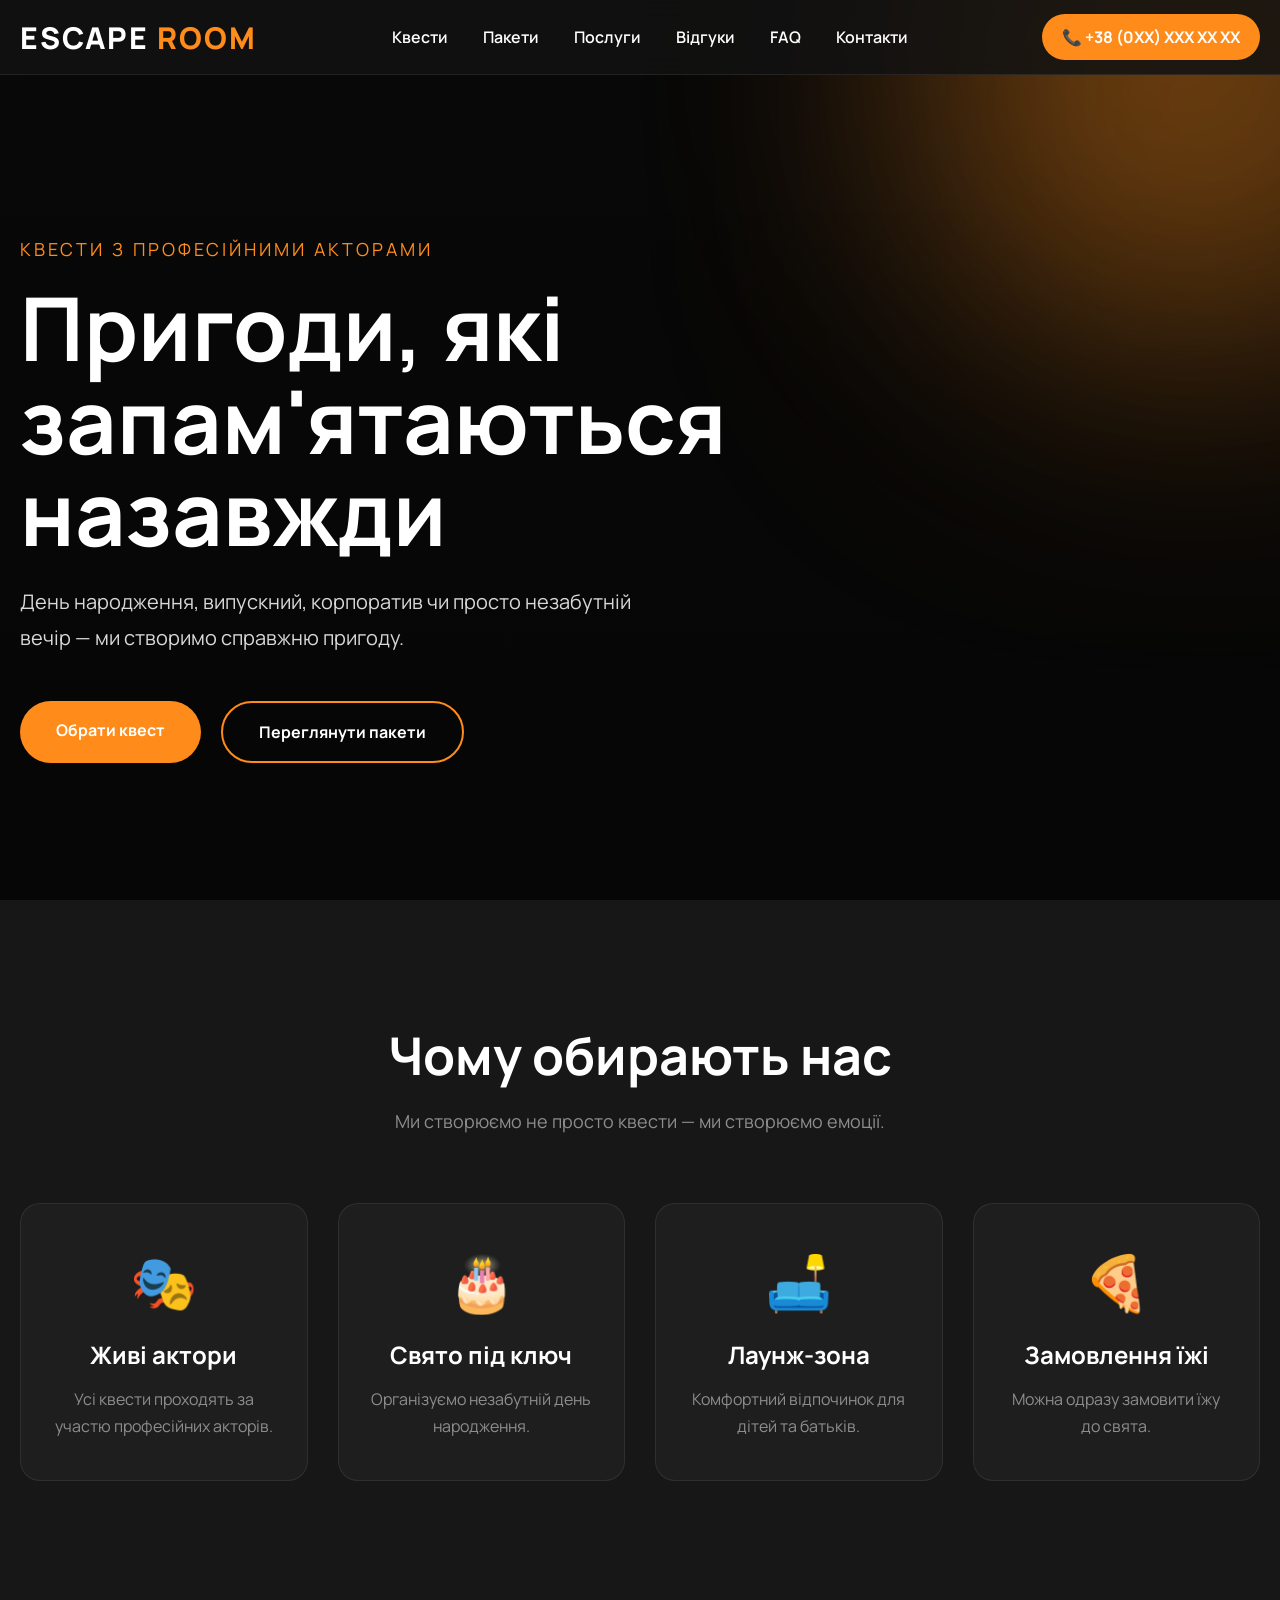
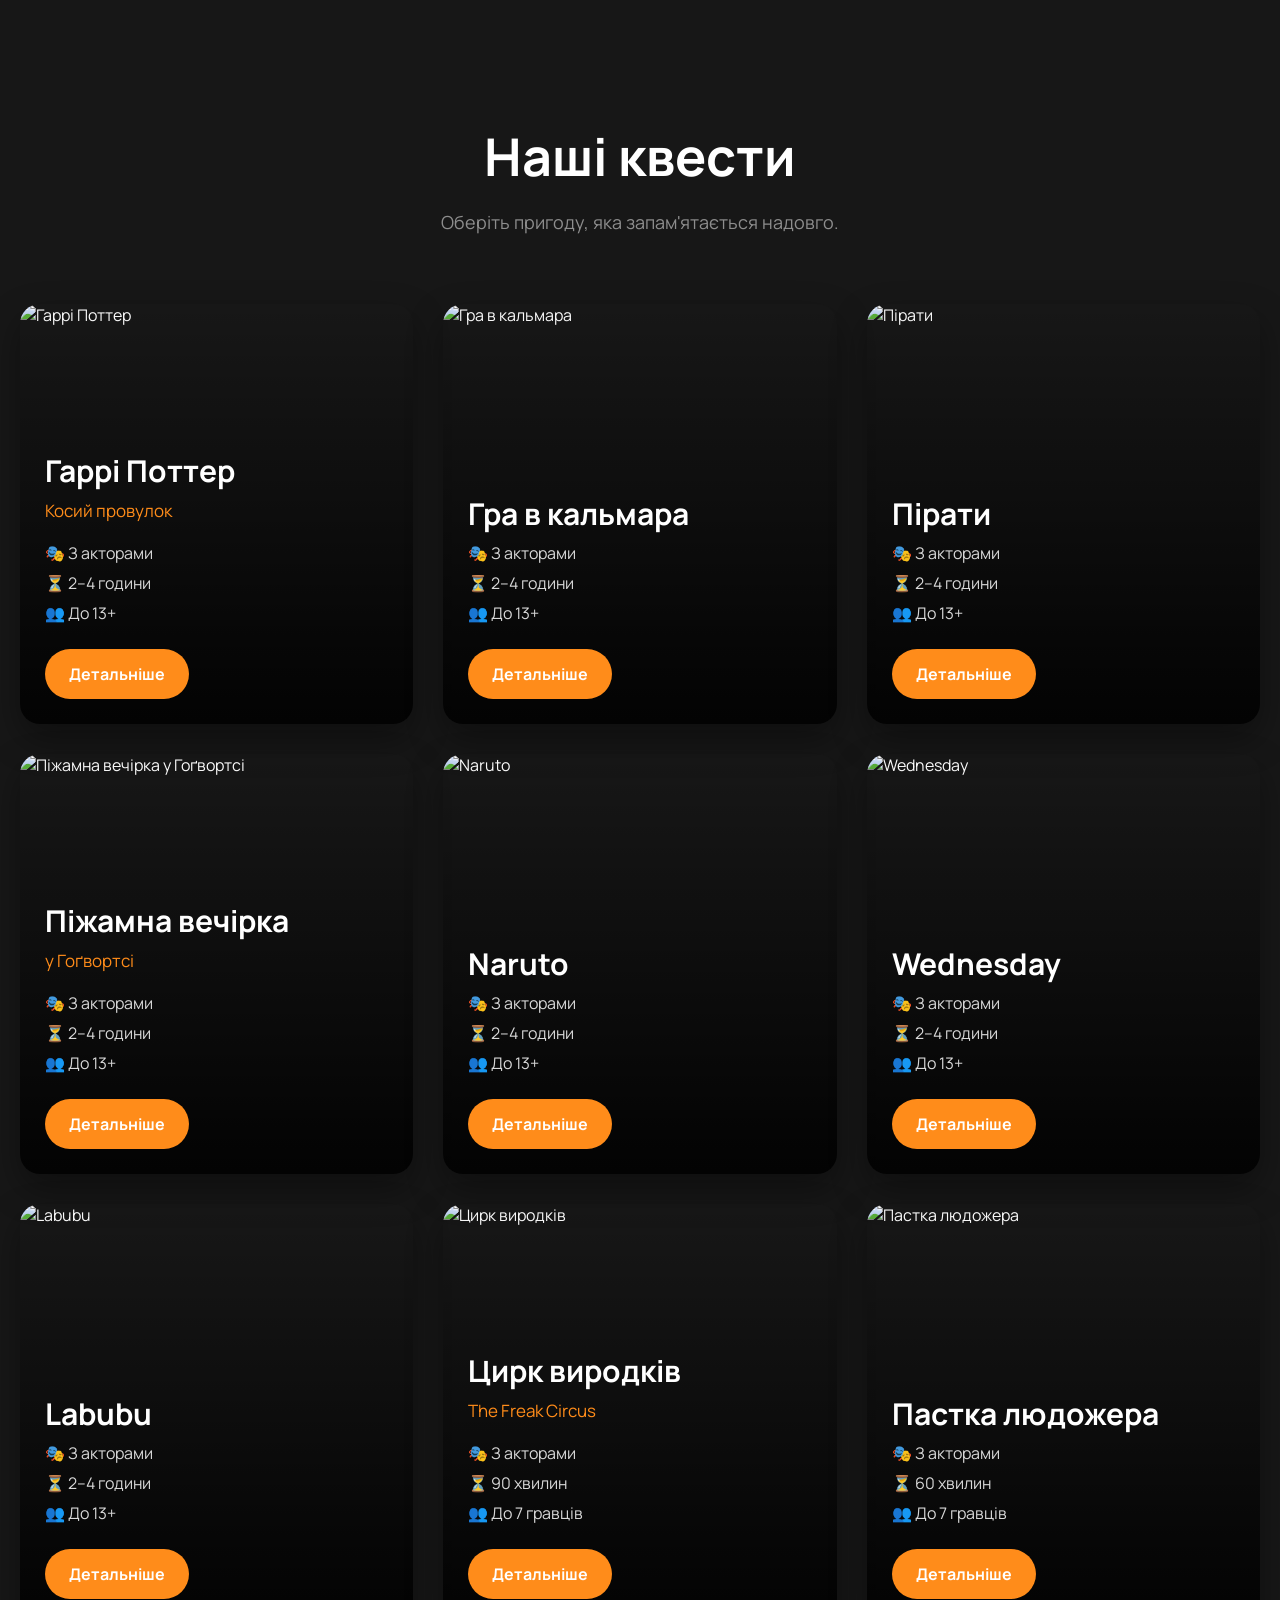
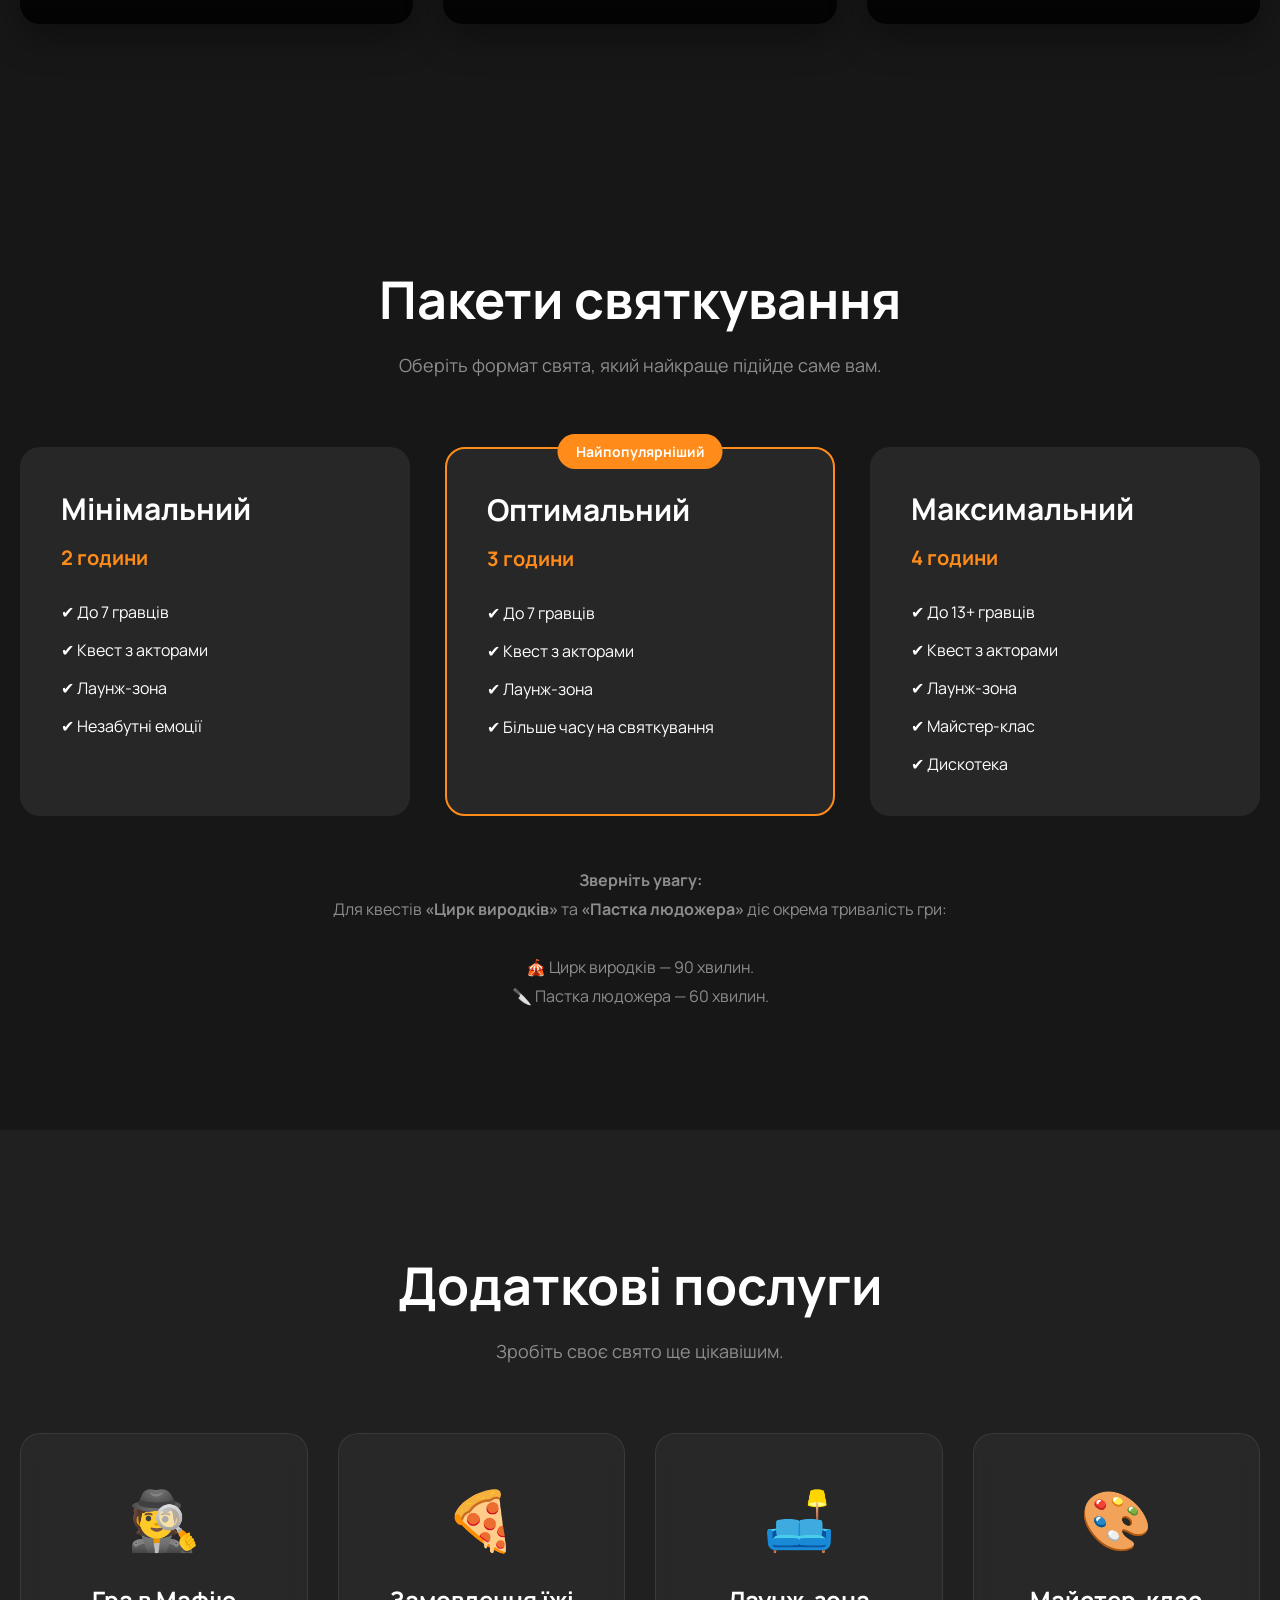
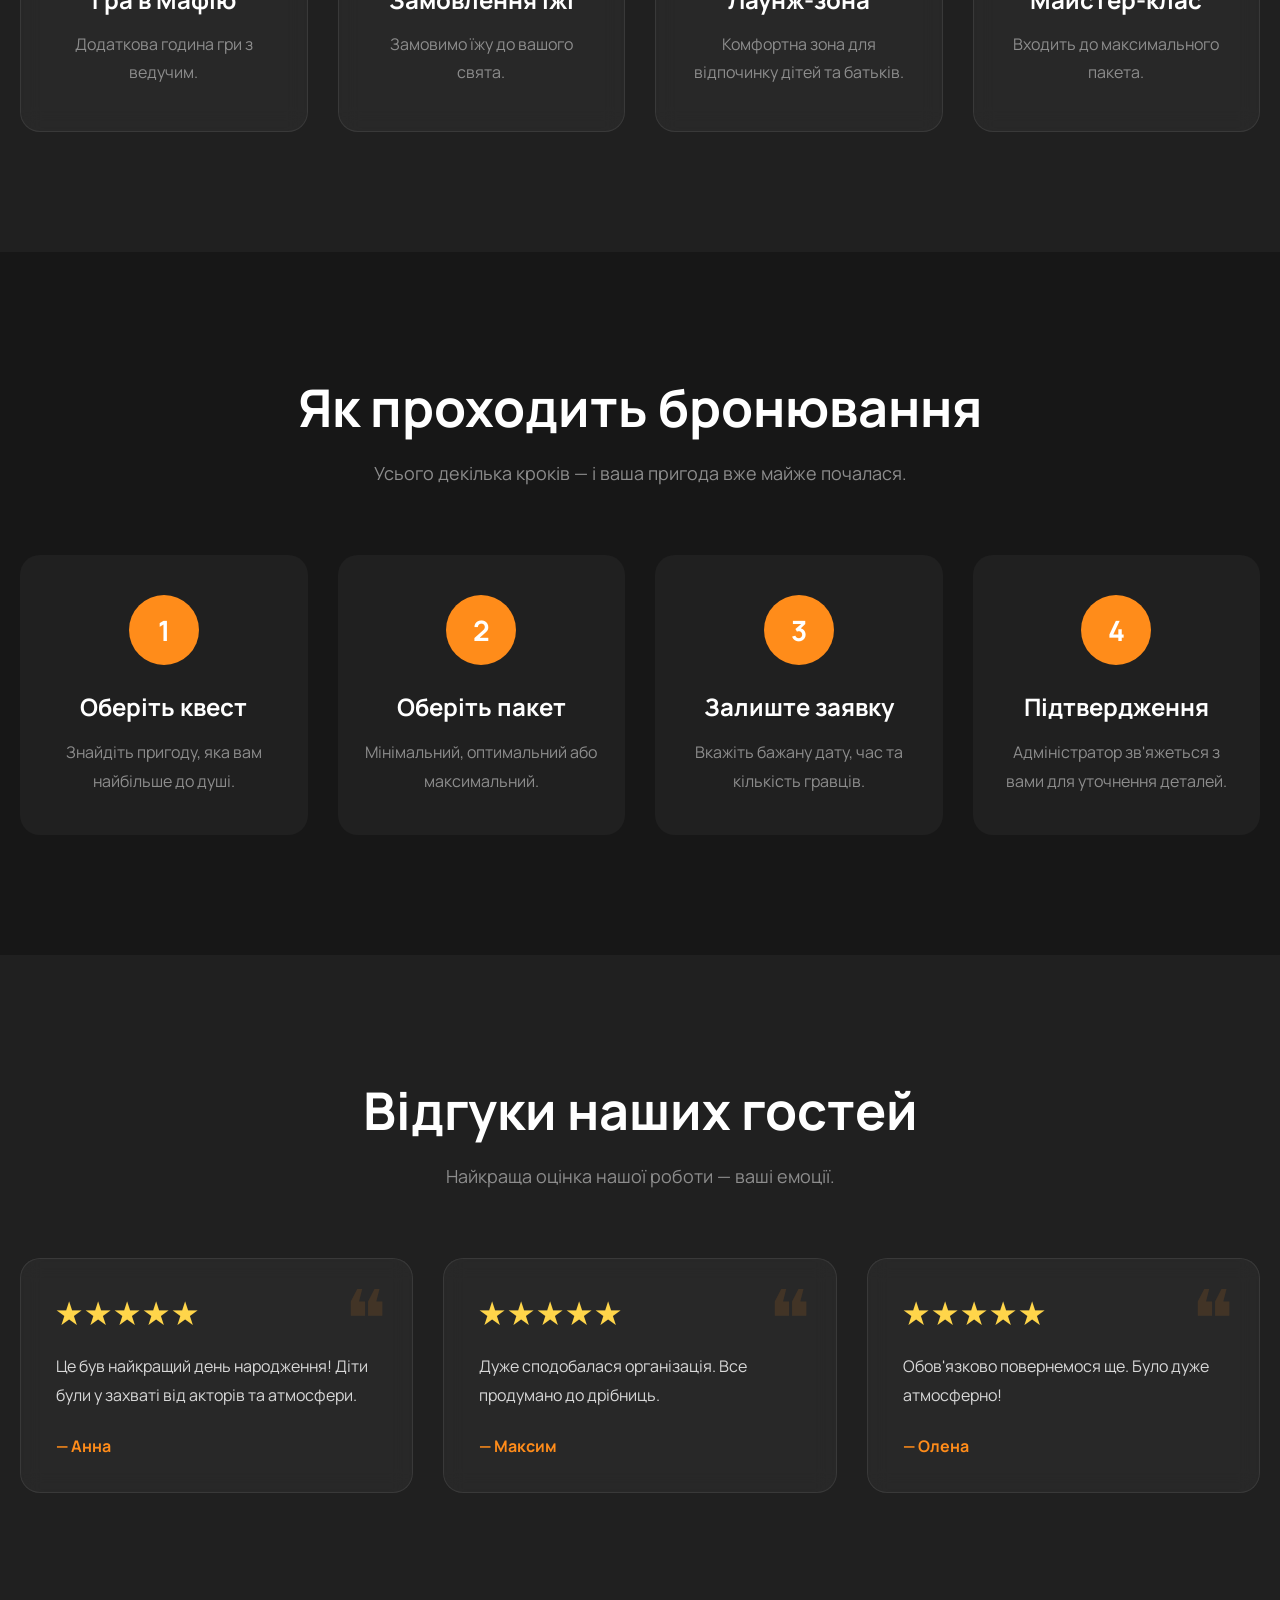
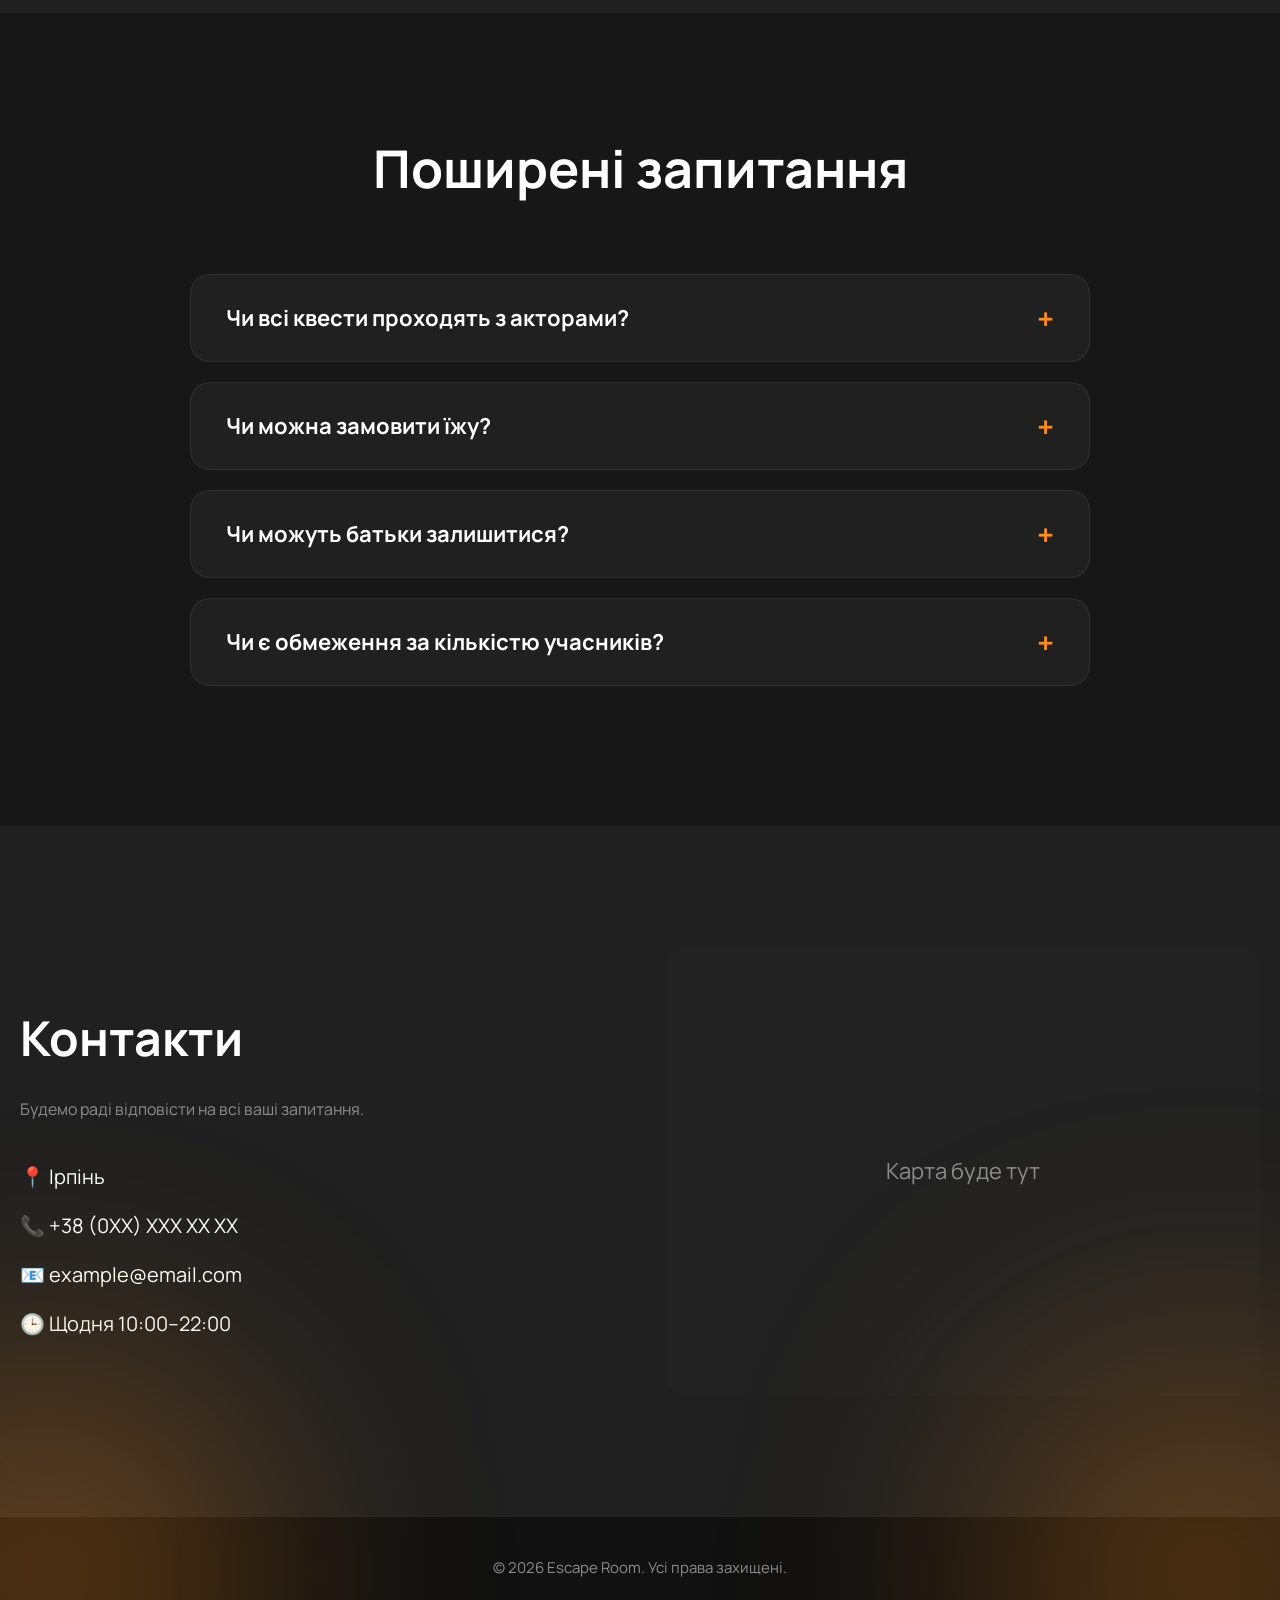
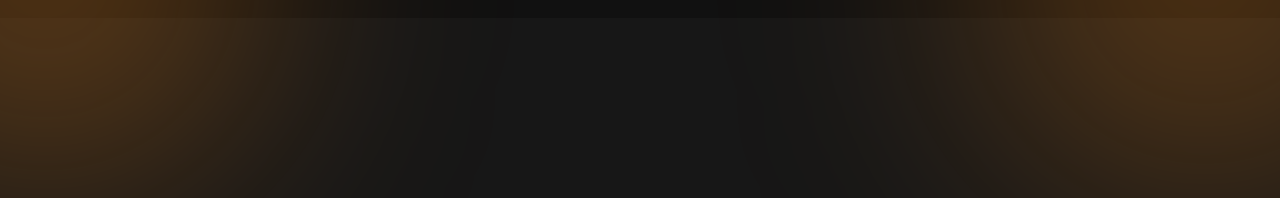
==== index.html @ 8924b8a1 "add all" ====
<!doctype html>
<html lang="uk">
  <head>
    <meta charset="UTF-8" />

    <meta name="viewport" content="width=device-width, initial-scale=1.0" />

    <title>Escape Room Ірпінь | Квести з акторами</title>

    <meta
      name="description"
      content="Квести з живими акторами в Ірпені. Дні народження, корпоративи, пригоди для дітей та дорослих."
    />

    <link rel="preconnect" href="https://fonts.googleapis.com" />

    <link rel="preconnect" href="https://fonts.gstatic.com" crossorigin />

    <link
      href="https://fonts.googleapis.com/css2?family=Manrope:wght@300;400;500;600;700;800&display=swap"
      rel="stylesheet"
    />

    <link rel="stylesheet" href="css/style.css" />

    <link rel="stylesheet" href="css/media.css" />
  </head>

  <body>
    <header class="header">
      <div class="container">
        <a href="#hero" class="logo">
          <span class="logo-main">ESCAPE</span>
          <span class="logo-accent">ROOM</span>
        </a>

        <nav class="nav">
          <a href="#quests">Квести</a>

          <a href="#packages">Пакети</a>

          <a href="#services">Послуги</a>

          <a href="#reviews">Відгуки</a>

          <a href="#faq">FAQ</a>

          <a href="#contacts">Контакти</a>
        </nav>

        <a href="tel:+380XXXXXXXXX" class="phone"> 📞 +38 (0XX) XXX XX XX </a>

        <button class="burger">
          <span></span>
          <span></span>
          <span></span>
        </button>
      </div>
    </header>

    <section class="hero" id="hero">
      <div class="hero-overlay"></div>

      <div class="container hero-content">
        <div class="hero-text">
          <span class="subtitle"> Квести з професійними акторами </span>

          <h1>Пригоди, які запам'ятаються назавжди</h1>

          <p>
            День народження, випускний, корпоратив чи просто незабутній вечір —
            ми створимо справжню пригоду.
          </p>

          <div class="hero-buttons">
            <a href="#quests" class="btn"> Обрати квест </a>

            <a href="#packages" class="btn btn-outline"> Переглянути пакети </a>
          </div>
        </div>
      </div>
    </section>
    <section class="advantages">
      <div class="container">
        <div class="section-title">
          <h2>Чому обирають нас</h2>

          <p>Ми створюємо не просто квести — ми створюємо емоції.</p>
        </div>

        <div class="advantages-grid">
          <div class="advantage-card">
            <div class="icon">🎭</div>

            <h3>Живі актори</h3>

            <p>Усі квести проходять за участю професійних акторів.</p>
          </div>

          <div class="advantage-card">
            <div class="icon">🎂</div>

            <h3>Свято під ключ</h3>

            <p>Організуємо незабутній день народження.</p>
          </div>

          <div class="advantage-card">
            <div class="icon">🛋️</div>

            <h3>Лаунж-зона</h3>

            <p>Комфортний відпочинок для дітей та батьків.</p>
          </div>

          <div class="advantage-card">
            <div class="icon">🍕</div>

            <h3>Замовлення їжі</h3>

            <p>Можна одразу замовити їжу до свята.</p>
          </div>
        </div>
      </div>
    </section>
    <section class="quests" id="quests">
      <div class="container">
        <div class="section-title">
          <h2>Наші квести</h2>

          <p>Оберіть пригоду, яка запам'ятається надовго.</p>
        </div>

        <div class="quests-grid">
          <div class="quest-card" data-quest="harry">
            <img src="images/quests/harry.jpg" alt="Гаррі Поттер" />

            <div class="quest-overlay">
              <h3>Гаррі Поттер</h3>

              <span>Косий провулок</span>

              <div class="quest-info">
                <p>🎭 З акторами</p>
                <p>⏳ 2–4 години</p>
                <p>👥 До 13+</p>
              </div>

              <button class="details-btn">Детальніше</button>
            </div>
          </div>
          <div class="quest-card" data-quest="squid">
            <img src="images/quests/squid.jpg" alt="Гра в кальмара" />

            <div class="quest-overlay">
              <h3>Гра в кальмара</h3>

              <div class="quest-info">
                <p>🎭 З акторами</p>
                <p>⏳ 2–4 години</p>
                <p>👥 До 13+</p>
              </div>

              <button class="details-btn">Детальніше</button>
            </div>
          </div>
          <div class="quest-card" data-quest="pirates">
            <img src="images/quests/pirates.jpg" alt="Пірати" />

            <div class="quest-overlay">
              <h3>Пірати</h3>

              <div class="quest-info">
                <p>🎭 З акторами</p>
                <p>⏳ 2–4 години</p>
                <p>👥 До 13+</p>
              </div>

              <button class="details-btn">Детальніше</button>
            </div>
          </div>
          <div class="quest-card" data-quest="hogwarts">
            <img
              src="images/quests/hogwarts.jpg"
              alt="Піжамна вечірка у Гоґвортсі"
            />

            <div class="quest-overlay">
              <h3>Піжамна вечірка</h3>

              <span>у Гоґвортсі</span>

              <div class="quest-info">
                <p>🎭 З акторами</p>
                <p>⏳ 2–4 години</p>
                <p>👥 До 13+</p>
              </div>

              <button class="details-btn">Детальніше</button>
            </div>
          </div>
          <div class="quest-card" data-quest="naruto">
            <img src="images/quests/naruto.jpg" alt="Naruto" />

            <div class="quest-overlay">
              <h3>Naruto</h3>

              <div class="quest-info">
                <p>🎭 З акторами</p>
                <p>⏳ 2–4 години</p>
                <p>👥 До 13+</p>
              </div>

              <button class="details-btn">Детальніше</button>
            </div>
          </div>
          <div class="quest-card" data-quest="wednesday">
            <img src="images/quests/wednesday.jpg" alt="Wednesday" />

            <div class="quest-overlay">
              <h3>Wednesday</h3>

              <div class="quest-info">
                <p>🎭 З акторами</p>
                <p>⏳ 2–4 години</p>
                <p>👥 До 13+</p>
              </div>

              <button class="details-btn">Детальніше</button>
            </div>
          </div>
          <div class="quest-card" data-quest="labubu">
            <img src="images/quests/labubu.jpg" alt="Labubu" />

            <div class="quest-overlay">
              <h3>Labubu</h3>

              <div class="quest-info">
                <p>🎭 З акторами</p>
                <p>⏳ 2–4 години</p>
                <p>👥 До 13+</p>
              </div>

              <button class="details-btn">Детальніше</button>
            </div>
          </div>
          <div class="quest-card" data-quest="circus">
            <img src="images/quests/circus.jpg" alt="Цирк виродків" />

            <div class="quest-overlay">
              <h3>Цирк виродків</h3>

              <span>The Freak Circus</span>

              <div class="quest-info">
                <p>🎭 З акторами</p>
                <p>⏳ 90 хвилин</p>
                <p>👥 До 7 гравців</p>
              </div>

              <button class="details-btn">Детальніше</button>
            </div>
          </div>
          <div class="quest-card" data-quest="trap">
            <img src="images/quests/trap.jpg" alt="Пастка людожера" />

            <div class="quest-overlay">
              <h3>Пастка людожера</h3>

              <div class="quest-info">
                <p>🎭 З акторами</p>
                <p>⏳ 60 хвилин</p>
                <p>👥 До 7 гравців</p>
              </div>

              <button class="details-btn">Детальніше</button>
            </div>
          </div>
        </div>
      </div>
    </section>

    <section class="packages" id="packages">
      <div class="container">
        <div class="section-title">
          <h2>Пакети святкування</h2>

          <p>Оберіть формат свята, який найкраще підійде саме вам.</p>
        </div>

        <div class="packages-grid">
          <!-- Мінімальний -->

          <div class="package-card">
            <h3>Мінімальний</h3>

            <span class="package-time">2 години</span>

            <ul>
              <li>✔ До 7 гравців</li>
              <li>✔ Квест з акторами</li>
              <li>✔ Лаунж-зона</li>
              <li>✔ Незабутні емоції</li>
            </ul>
          </div>

          <!-- Оптимальний -->

          <div class="package-card popular">
            <div class="popular-badge">Найпопулярніший</div>

            <h3>Оптимальний</h3>

            <span class="package-time">3 години</span>

            <ul>
              <li>✔ До 7 гравців</li>
              <li>✔ Квест з акторами</li>
              <li>✔ Лаунж-зона</li>
              <li>✔ Більше часу на святкування</li>
            </ul>
          </div>

          <!-- Максимальний -->

          <div class="package-card">
            <h3>Максимальний</h3>

            <span class="package-time">4 години</span>

            <ul>
              <li>✔ До 13+ гравців</li>
              <li>✔ Квест з акторами</li>
              <li>✔ Лаунж-зона</li>
              <li>✔ Майстер-клас</li>
              <li>✔ Дискотека</li>
            </ul>
          </div>
        </div>

        <div class="package-note">
          <p>
            <strong>Зверніть увагу:</strong><br />

            Для квестів
            <strong>«Цирк виродків»</strong>
            та
            <strong>«Пастка людожера»</strong>
            діє окрема тривалість гри:
            <br /><br />

            🎪 Цирк виродків — 90 хвилин.<br />
            🔪 Пастка людожера — 60 хвилин.
          </p>
        </div>
      </div>
    </section>
    <section class="services" id="services">
      <div class="container">
        <div class="section-title">
          <h2>Додаткові послуги</h2>

          <p>Зробіть своє свято ще цікавішим.</p>
        </div>

        <div class="services-grid">
          <div class="service-card">
            <div class="service-icon">🕵️</div>

            <h3>Гра в Мафію</h3>

            <p>Додаткова година гри з ведучим.</p>
          </div>

          <div class="service-card">
            <div class="service-icon">🍕</div>

            <h3>Замовлення їжі</h3>

            <p>Замовимо їжу до вашого свята.</p>
          </div>

          <div class="service-card">
            <div class="service-icon">🛋️</div>

            <h3>Лаунж-зона</h3>

            <p>Комфортна зона для відпочинку дітей та батьків.</p>
          </div>

          <div class="service-card">
            <div class="service-icon">🎨</div>

            <h3>Майстер-клас</h3>

            <p>Входить до максимального пакета.</p>
          </div>
        </div>
      </div>
    </section>

    <section class="booking-steps">
      <div class="container">
        <div class="section-title">
          <h2>Як проходить бронювання</h2>

          <p>Усього декілька кроків — і ваша пригода вже майже почалася.</p>
        </div>

        <div class="steps-grid">
          <div class="step">
            <span>1</span>
            <h3>Оберіть квест</h3>
            <p>Знайдіть пригоду, яка вам найбільше до душі.</p>
          </div>

          <div class="step">
            <span>2</span>
            <h3>Оберіть пакет</h3>
            <p>Мінімальний, оптимальний або максимальний.</p>
          </div>

          <div class="step">
            <span>3</span>
            <h3>Залиште заявку</h3>
            <p>Вкажіть бажану дату, час та кількість гравців.</p>
          </div>

          <div class="step">
            <span>4</span>
            <h3>Підтвердження</h3>
            <p>Адміністратор зв'яжеться з вами для уточнення деталей.</p>
          </div>
        </div>
      </div>
    </section>
    <section class="reviews" id="reviews">
      <div class="container">
        <div class="section-title">
          <h2>Відгуки наших гостей</h2>

          <p>Найкраща оцінка нашої роботи — ваші емоції.</p>
        </div>

        <div class="reviews-grid">
          <div class="review-card">
            <h3>★★★★★</h3>

            <p>
              Це був найкращий день народження! Діти були у захваті від акторів
              та атмосфери.
            </p>

            <span>— Анна</span>
          </div>

          <div class="review-card">
            <h3>★★★★★</h3>

            <p>Дуже сподобалася організація. Все продумано до дрібниць.</p>

            <span>— Максим</span>
          </div>

          <div class="review-card">
            <h3>★★★★★</h3>

            <p>Обов'язково повернемося ще. Було дуже атмосферно!</p>

            <span>— Олена</span>
          </div>
        </div>
      </div>
    </section>
    <section class="faq" id="faq">
      <div class="container">
        <div class="section-title">
          <h2>Поширені запитання</h2>
        </div>

        <div class="faq-list">
          <div class="faq-item">
            <h3>Чи всі квести проходять з акторами?</h3>

            <p>Так, усі наші квести проходять за участю професійних акторів.</p>
          </div>

          <div class="faq-item">
            <h3>Чи можна замовити їжу?</h3>

            <p>
              Так. Ми співпрацюємо зі столовою та допоможемо організувати
              замовлення.
            </p>
          </div>

          <div class="faq-item">
            <h3>Чи можуть батьки залишитися?</h3>

            <p>Так. Для цього передбачена комфортна лаунж-зона.</p>
          </div>

          <div class="faq-item">
            <h3>Чи є обмеження за кількістю учасників?</h3>

            <p>
              Більшість пакетів розрахована до 7 учасників, максимальний — до 13
              і більше за попереднім погодженням.
            </p>
          </div>
        </div>
      </div>
    </section>
    <section class="contacts" id="contacts">
      <div class="container contacts-grid">
        <div class="contacts-info">
          <h2>Контакти</h2>

          <p>Будемо раді відповісти на всі ваші запитання.</p>

          <ul>
            <li>📍 Ірпінь</li>

            <li>📞 +38 (0XX) XXX XX XX</li>

            <li>📧 example@email.com</li>

            <li>🕒 Щодня 10:00–22:00</li>
          </ul>
        </div>

        <div class="map">
          <!-- Здесь позже вставим Google Maps -->

          <div class="map-placeholder">Карта буде тут</div>
        </div>
      </div>
    </section>
    <footer class="footer">
      <div class="container">
        <p>© 2026 Escape Room. Усі права захищені.</p>
      </div>
    </footer>

    <script src="js/burger.js"></script>

    <script src="js/scroll.js"></script>

    <script src="js/gallery.js"></script>

    <script src="js/modal.js"></script>

    <script src="js/booking.js"></script>

    <script src="js/reviews.js"></script>

    <script src="js/faq.js"></script>
  </body>
</html>
---- css/style.css ----
/* ==========================================================
   ESCAPE ROOM
   Головні стилі
========================================================== */

/* =====================
   CSS VARIABLES
===================== */

:root {

    --bg: #171717;
    --bg-secondary: #202020;

    --card: #272727;

    --orange: #ff8c1a;
    --orange-hover: #ff9f3f;

    --white: #ffffff;
    --text: #d8d8d8;
    --gray: #8d8d8d;

    --border: rgba(255, 255, 255, .08);

    --shadow:
        0 15px 35px rgba(0, 0, 0, .35);

    --radius: 20px;

    --transition: .35s ease;

    --container: 1280px;

}

/* =====================
   RESET
===================== */

* {

    margin: 0;
    padding: 0;

    box-sizing: border-box;

}

html {

    scroll-behavior: smooth;

}

body {

    background: var(--bg);

    color: var(--white);

    font-family: "Manrope", sans-serif;

    overflow-x: hidden;

    position: relative;

}

/* body::before {

    content: "";

    position: fixed;

    inset: 0;

    background-image:

        radial-gradient(circle at 15% 20%, rgba(255, 140, 26, .08), transparent 30%),

        radial-gradient(circle at 85% 80%, rgba(255, 140, 26, .08), transparent 35%),

        radial-gradient(circle at 60% 40%, rgba(171, 0, 0, 0.619), transparent 30%);

    pointer-events: none;

    z-index: -2;

} */



img {

    display: block;

    width: 100%;

}

a {

    color: inherit;

    text-decoration: none;

}

button {

    font: inherit;

    border: none;

    cursor: pointer;

}

/* =====================
   CONTAINER
===================== */

.container {

    width: min(100% - 40px, var(--container));

    margin-inline: auto;

}

/* =====================
   SECTION TITLE
===================== */

.section-title {

    text-align: center;

    margin-bottom: 70px;

}

.section-title h2 {

    font-size: clamp(34px, 5vw, 52px);

    margin-bottom: 18px;

}

.section-title p {

    color: var(--gray);

    font-size: 18px;

}

/* =====================
   HEADER
===================== */

/* =====================
   HEADER
===================== */

.header {

    position: fixed;

    top: 0;
    left: 0;

    width: 100%;

    z-index: 1000;

    background: rgba(18, 18, 18, 0.85);

    backdrop-filter: blur(12px);
    -webkit-backdrop-filter: blur(12px);

    border-bottom: 1px solid rgba(255, 255, 255, 0.08);

    transition: all .3s ease;

}


.header .container {

    display: flex;

    justify-content: space-between;

    align-items: center;

    padding: 14px 0;

}

.logo {

    display: flex;
    align-items: center;
    gap: 8px;

    font-size: 30px;
    font-weight: 800;
    letter-spacing: 2px;

    transition: .3s;

}

.logo-main {

    color: #ffffff;

}

.logo-accent {

    color: var(--orange);

}

.logo:hover {

    transform: scale(1.03);

}

.logo:hover .logo-accent {

    text-shadow:
        0 0 10px rgba(255, 140, 26, .7),
        0 0 20px rgba(255, 140, 26, .5);

}

.nav {

    display: flex;

    gap: 35px;

}

.nav a {

    position: relative;

    color: var(--white);

    font-weight: 600;

    transition: color .3s ease;

}

.nav a::after {

    content: "";

    position: absolute;

    left: 0;
    bottom: -6px;

    width: 0;
    height: 2px;

    background: var(--orange);

    transition: width .3s ease;

}

.nav a:hover {

    color: var(--orange);

}

.nav a:hover::after {

    width: 100%;

}
.phone {

    color: var(--orange);

    font-weight: 700;

}

.burger {

    display: none;

    width: 40px;

    height: 30px;

    cursor: pointer;

    position: relative;

    z-index: 1200;

}

.burger span {

    position: absolute;

    left: 0;

    width: 100%;

    height: 3px;

    background: white;

    border-radius: 10px;

    transition: .3s;

}

.burger span:nth-child(1) {

    top: 0;

}

.burger span:nth-child(2) {

    top: 13px;

}

.burger span:nth-child(3) {

    bottom: 0;

}

.nav.active {

    right: 0;

}

.overlay {

    position: fixed;

    inset: 0;

    background: rgba(0, 0, 0, .55);

    opacity: 0;

    visibility: hidden;

    transition: .3s;

    z-index: 1000;

}

.overlay.active {

    opacity: 1;

    visibility: visible;

}

.hero {

    min-height: 100vh;

    display: flex;

    align-items: center;

    position: relative;

    padding-top: 100px;

    background: url("../images/hero/hero.jpg") center/cover no-repeat;

}

.hero-overlay {

    position: absolute;

    inset: 0;

    background:

        linear-gradient(rgba(0, 0, 0, .65),

            rgba(0, 0, 0, .75));

}

.hero-content {

    position: relative;

    z-index: 2;

}

.hero-text {

    max-width: 650px;
    animation: fadeUp 1s ease;

}

.subtitle {

    color: var(--orange);

    font-size: 18px;

    letter-spacing: 3px;

    text-transform: uppercase;

}

.hero h1 {

    font-size: clamp(50px, 8vw, 88px);

    line-height: 1.05;

    margin:

        20px 0 25px;

}

.hero p {

    color: var(--text);

    font-size: 20px;

    line-height: 1.8;

    margin-bottom: 45px;

}

.hero-buttons {

    display: flex;

    gap: 20px;

}

.btn {

    background: var(--orange);

    padding:

        18px 36px;

    border-radius: 999px;

    font-weight: 700;

    transition: var(--transition);

}

.btn:hover {

    transform: translateY(-4px);

    background: var(--orange-hover);

}

.btn-outline {

    background: transparent;

    border: 2px solid var(--orange);

}

.hero::before {

    content: "";

    position: absolute;

    width: 500px;
    height: 500px;

    background: rgba(255, 141, 26, 0.276);

    border-radius: 50%;

    filter: blur(140px);

    top: -150px;
    right: -180px;

    z-index: 1;

}

/* ==========================================================
   QUESTS
========================================================== */

.quests {

    padding: 120px 0;

    /* background: linear-gradient(to bottom,
            var(--bg),
            #1d1d1d); */

}

.quests-grid {

    display: grid;

    grid-template-columns: repeat(auto-fit, minmax(300px, 1fr));

    gap: 30px;

}

.quest-card {

    position: relative;

    overflow: hidden;

    border-radius: var(--radius);

    cursor: pointer;

    height: 420px;

    box-shadow: var(--shadow);

    transition: .4s;

}

.quest-card img {

    width: 100%;
    height: 100%;

    object-fit: cover;

    transition: .6s;

}

.quest-overlay {

    position: absolute;

    inset: 0;

    display: flex;

    flex-direction: column;

    justify-content: flex-end;

    padding: 25px;

    background: linear-gradient(transparent,

            rgba(0, 0, 0, .88));

}

.quest-overlay h3 {

    font-size: 30px;

    margin-bottom: 8px;

}

.quest-overlay span {

    color: var(--orange);

    font-size: 17px;

    margin-bottom: 20px;

}

.quest-info {

    display: flex;

    flex-direction: column;

    gap: 8px;

    margin-bottom: 25px;

}

.quest-info p {

    color: var(--text);

}

.details-btn {

    align-self: flex-start;

    background: var(--orange);

    color: white;

    padding: 14px 24px;

    border-radius: 999px;

    font-weight: 700;

    transition: .3s;

}

.quest-card:hover {

    transform: translateY(-10px);

    box-shadow:

        0 20px 50px rgba(255, 140, 26, .25);

}

.quest-card:hover img {

    transform: scale(1.08);

}

.details-btn:hover {

    background: var(--orange-hover);

}

.phone {

    background: var(--orange);

    color: white;

    padding: 12px 20px;

    border-radius: 999px;

    font-weight: 700;

    transition: .3s ease;

}

.phone:hover {

    background: var(--orange-hover);

    transform: translateY(-2px);

}

.header.scrolled {

    background: rgba(18, 18, 18, 0.95);

    box-shadow: 0 10px 30px rgba(0, 0, 0, .35);

}

.quests::after {

    content: "";

    position: absolute;

    width: 450px;
    height: 450px;

    background: rgba(255, 141, 26, 0.276);

    border-radius: 50%;

    filter: blur(120px);

    bottom: -180px;
    left: -180px;

    pointer-events: none;

}

/* ==========================================================
   ADVANTAGES
========================================================== */

.advantages {

    padding: 120px 0;

    /* background: var(--bg-secondary); */

}

.advantages-grid {

    display: grid;

    grid-template-columns: repeat(4, 1fr);

    gap: 30px;

}

.advantage-card {

    background: rgba(255, 255, 255, 0.03);

    border: 1px solid var(--border);

    border-radius: var(--radius);

    padding: 40px 30px;

    text-align: center;

    transition: .35s ease;

}

.advantage-card:hover {

    transform: translateY(-8px);

    border-color: rgba(255, 140, 26, .35);

    box-shadow: 0 15px 35px rgba(255, 140, 26, .12);

}

.icon {

    font-size: 54px;

    margin-bottom: 20px;

}

.advantage-card h3 {

    margin-bottom: 15px;

    font-size: 24px;

}

.advantage-card p {

    color: var(--gray);

    line-height: 1.7;

}

.packages::before {

    content: "";

    position: absolute;

    width: 500px;
    height: 500px;

    background: rgba(255, 141, 26, 0.276);

    border-radius: 50%;

    filter: blur(130px);

    top: -200px;
    right: -150px;

}

/* ==========================================================
   PACKAGES
========================================================== */

.packages {

    padding: 120px 0;

    /* background: var(--bg); */

}

.packages-grid {

    display: grid;

    grid-template-columns: repeat(3, 1fr);

    gap: 35px;

}

.package-card {

    position: relative;

    background: var(--card);

    border-radius: var(--radius);

    padding: 40px;

    transition: .35s;

    border: 1px solid transparent;

}

.package-card:hover {

    transform: translateY(-10px);

    border-color: var(--orange);

    box-shadow: 0 20px 45px rgba(255, 140, 26, .15);

}

.popular {

    border: 2px solid var(--orange);

}

.popular-badge {

    position: absolute;

    top: -15px;

    left: 50%;

    transform: translateX(-50%);

    background: var(--orange);

    color: white;

    padding: 8px 18px;

    border-radius: 999px;

    font-size: 14px;

    font-weight: 700;

}

.package-card h3 {

    font-size: 30px;

    margin-bottom: 15px;

}

.package-time {

    display: inline-block;

    color: var(--orange);

    font-size: 20px;

    font-weight: 700;

    margin-bottom: 30px;

}

.package-card ul {

    list-style: none;

    display: flex;

    flex-direction: column;

    gap: 16px;

}

.package-note {

    margin-top: 50px;

    text-align: center;

    color: var(--gray);

    line-height: 1.8;

}

.services::after {

    content: "";

    position: absolute;

    width: 450px;
    height: 450px;

    background: rgba(255, 141, 26, 0.276);

    border-radius: 50%;

    filter: blur(130px);

    bottom: -180px;
    right: -150px;

}

/* ==========================================================
   SERVICES
========================================================== */

.services {

    padding: 120px 0;

    background: var(--bg-secondary);

}

.services-grid {

    display: grid;

    grid-template-columns: repeat(4, 1fr);

    gap: 30px;

}

.service-card {

    background: rgba(255, 255, 255, .04);

    border: 1px solid var(--border);

    border-radius: var(--radius);

    padding: 45px 30px;

    text-align: center;

    transition: .35s ease;

    backdrop-filter: blur(10px);

}

.service-card:hover {

    transform: translateY(-10px);

    border-color: rgba(255, 140, 26, .4);

    box-shadow: 0 15px 35px rgba(255, 140, 26, .15);

}

.service-icon {

    font-size: 58px;

    margin-bottom: 25px;

}

.service-card h3 {

    font-size: 24px;

    margin-bottom: 15px;

}

.service-card p {

    color: var(--gray);

    line-height: 1.7;

}

/* ==========================================================
   BOOKING STEPS
========================================================== */

.booking-steps {

    padding: 120px 0;

}

.steps-grid {

    display: grid;

    grid-template-columns: repeat(4, 1fr);

    gap: 30px;

}

.step {

    text-align: center;

    padding: 40px 25px;

    background: rgba(255, 255, 255, .04);

    border-radius: var(--radius);

    transition: .3s;

}

.step:hover {

    transform: translateY(-8px);

    box-shadow: 0 15px 35px rgba(255, 140, 26, .15);

}

.step span {

    display: inline-flex;

    justify-content: center;

    align-items: center;

    width: 70px;

    height: 70px;

    background: var(--orange);

    border-radius: 50%;

    font-size: 28px;

    font-weight: bold;

    margin-bottom: 25px;

}

.step h3 {

    margin-bottom: 15px;

    font-size: 24px;

}

.step p {

    color: var(--gray);

    line-height: 1.8;

}

/* ==========================================================
   REVIEWS
========================================================== */

.reviews {

    padding: 120px 0;

    background: var(--bg-secondary);

}

.reviews-grid {

    display: grid;

    grid-template-columns: repeat(3, 1fr);

    gap: 30px;

}

.review-card {

    background: rgba(255, 255, 255, .04);

    border: 1px solid var(--border);

    border-radius: var(--radius);

    padding: 35px;

    transition: .35s ease;

    backdrop-filter: blur(10px);

    position: relative;

    overflow: hidden;
}

.review-card:hover {

    transform: translateY(-10px);

    border-color: rgba(255, 140, 26, .35);

    box-shadow: 0 20px 40px rgba(255, 140, 26, .15);

}

.review-card h3 {

    color: #FFD54A;

    font-size: 28px;

    margin-bottom: 20px;

    letter-spacing: 4px;

}

.review-card p {

    color: var(--text);

    line-height: 1.8;

    margin-bottom: 25px;

}

.review-card span {

    color: var(--orange);

    font-weight: 700;

}

.review-card::before {

    content: "❝";

    position: absolute;

    top: 18px;

    right: 25px;

    font-size: 80px;

    color: rgba(255, 140, 26, .12);

    line-height: 1;

}

.review-card::after {

    content: "";

    position: absolute;

    left: -100%;

    top: 0;

    width: 100%;

    height: 100%;

    background: linear-gradient(90deg,

            transparent,

            rgba(255, 255, 255, .05),

            transparent);

    transition: .8s;

}

.review-card:hover::after {

    left: 100%;

}

/* ==========================================================
   FAQ
========================================================== */

.faq {

    padding: 120px 0;

    background: var(--bg);

}

.faq-list {

    max-width: 900px;

    margin: 0 auto;

}

.faq-item {

    background: rgba(255, 255, 255, .04);

    border: 1px solid var(--border);

    border-radius: var(--radius);

    margin-bottom: 20px;

    overflow: hidden;

    transition: .3s;

}

.faq-item:hover {

    border-color: rgba(255, 140, 26, .35);

}

.faq-item h3 {

    padding: 28px 35px;

    cursor: pointer;

    font-size: 22px;

    position: relative;

}

.faq-item h3::after {

    content: "+";

    position: absolute;

    right: 35px;

    top: 50%;

    transform: translateY(-50%);

    color: var(--orange);

    font-size: 30px;

    transition: .3s;

}

.faq-item p {

    color: var(--gray);

    line-height: 1.8;

    max-height: 0;

    overflow: hidden;

    padding: 0 35px;

    transition: .35s ease;

}

/* ==========================================================
   CONTACTS
========================================================== */

.contacts {

    padding: 120px 0;

    background: var(--bg-secondary);

}

.contacts-grid {

    display: grid;

    grid-template-columns: 1fr 1fr;

    gap: 50px;

    align-items: center;

}

.contacts-info h2 {

    font-size: 48px;

    margin-bottom: 25px;

}

.contacts-info p {

    color: var(--gray);

    line-height: 1.8;

    margin-bottom: 40px;

}

.contacts-info ul {

    list-style: none;

    display: flex;

    flex-direction: column;

    gap: 22px;

}

.contacts-info li {

    font-size: 20px;

}

.map {

    height: 450px;

    border-radius: var(--radius);

    overflow: hidden;

}

.map-placeholder {

    width: 100%;

    height: 100%;

    display: flex;

    justify-content: center;

    align-items: center;

    background: #222;

    color: var(--gray);

    font-size: 22px;

}

/* ==========================================================
   FOOTER
========================================================== */

.footer {

    padding: 40px 0;

    text-align: center;

    background: #111;

    border-top: 1px solid rgba(255, 255, 255, .08);

}

.footer p {

    color: var(--gray);

    font-size: 15px;

}



/* ==========================================================
   ANIMATIONS
========================================================== */

@keyframes fadeUp {

    from {

        opacity: 0;

        transform: translateY(30px);

    }

    to {

        opacity: 1;

        transform: translateY(0);

    }

}
---- css/media.css ----
/* ==========================================================
   MEDIA QUERIES
========================================================== */
@media (max-width: 992px) {

    .advantages-grid,
    .services-grid,
    .steps-grid,
    .reviews-grid {

        grid-template-columns: repeat(2, 1fr);

    }

    .packages-grid {

        grid-template-columns: 1fr;

    }

    .contacts-grid {

        grid-template-columns: 1fr;

    }

    .quests-grid {

        grid-template-columns: repeat(2, 1fr);

    }

}

@media (max-width:768px) {

    .container {

        width: min(100% - 30px, 100%);

    }

}

@media (max-width:768px) {

    .hero {

        text-align: center;

    }

    .hero-buttons {

        justify-content: center;

        flex-wrap: wrap;

    }

    .hero h1 {

        font-size: 48px;

    }

    .hero p {

        font-size: 18px;

    }

}

@media (max-width:768px) {

    .section-title {

        margin-bottom: 45px;

    }

    section {

        padding: 80px 0 !important;

    }

}

@media (max-width:768px) {

    .advantages-grid,
    .services-grid,
    .steps-grid,
    .reviews-grid,
    .quests-grid {

        grid-template-columns: 1fr;

    }

}

@media (max-width:768px) {

    .contacts-info {

        text-align: center;

    }

    .contacts-info ul {

        align-items: center;

    }

}

@media (max-width:768px) {

    .footer {

        padding: 30px 0;

    }

}

@media (max-width:480px) {

    .hero h1 {

        font-size: 38px;

    }

    .hero p {

        font-size: 16px;

    }

    .btn {

        width: 100%;

    }

    .details-btn {

        width: 100%;

    }

}

@media (max-width:992px) {

    .burger {

        display: block;

    }

    .nav {

        position: fixed;

        top: 0;

        right: -100%;

        width: 320px;

        height: 100vh;

        background: #1a1a1a;

        display: flex;

        flex-direction: column;

        justify-content: center;

        align-items: center;

        gap: 35px;

        transition: .4s;

        z-index: 1100;

    }

}

@media (max-width:992px) {

    .phone {

        display: none;

    }

}

.nav.active {

    right: 0;

}
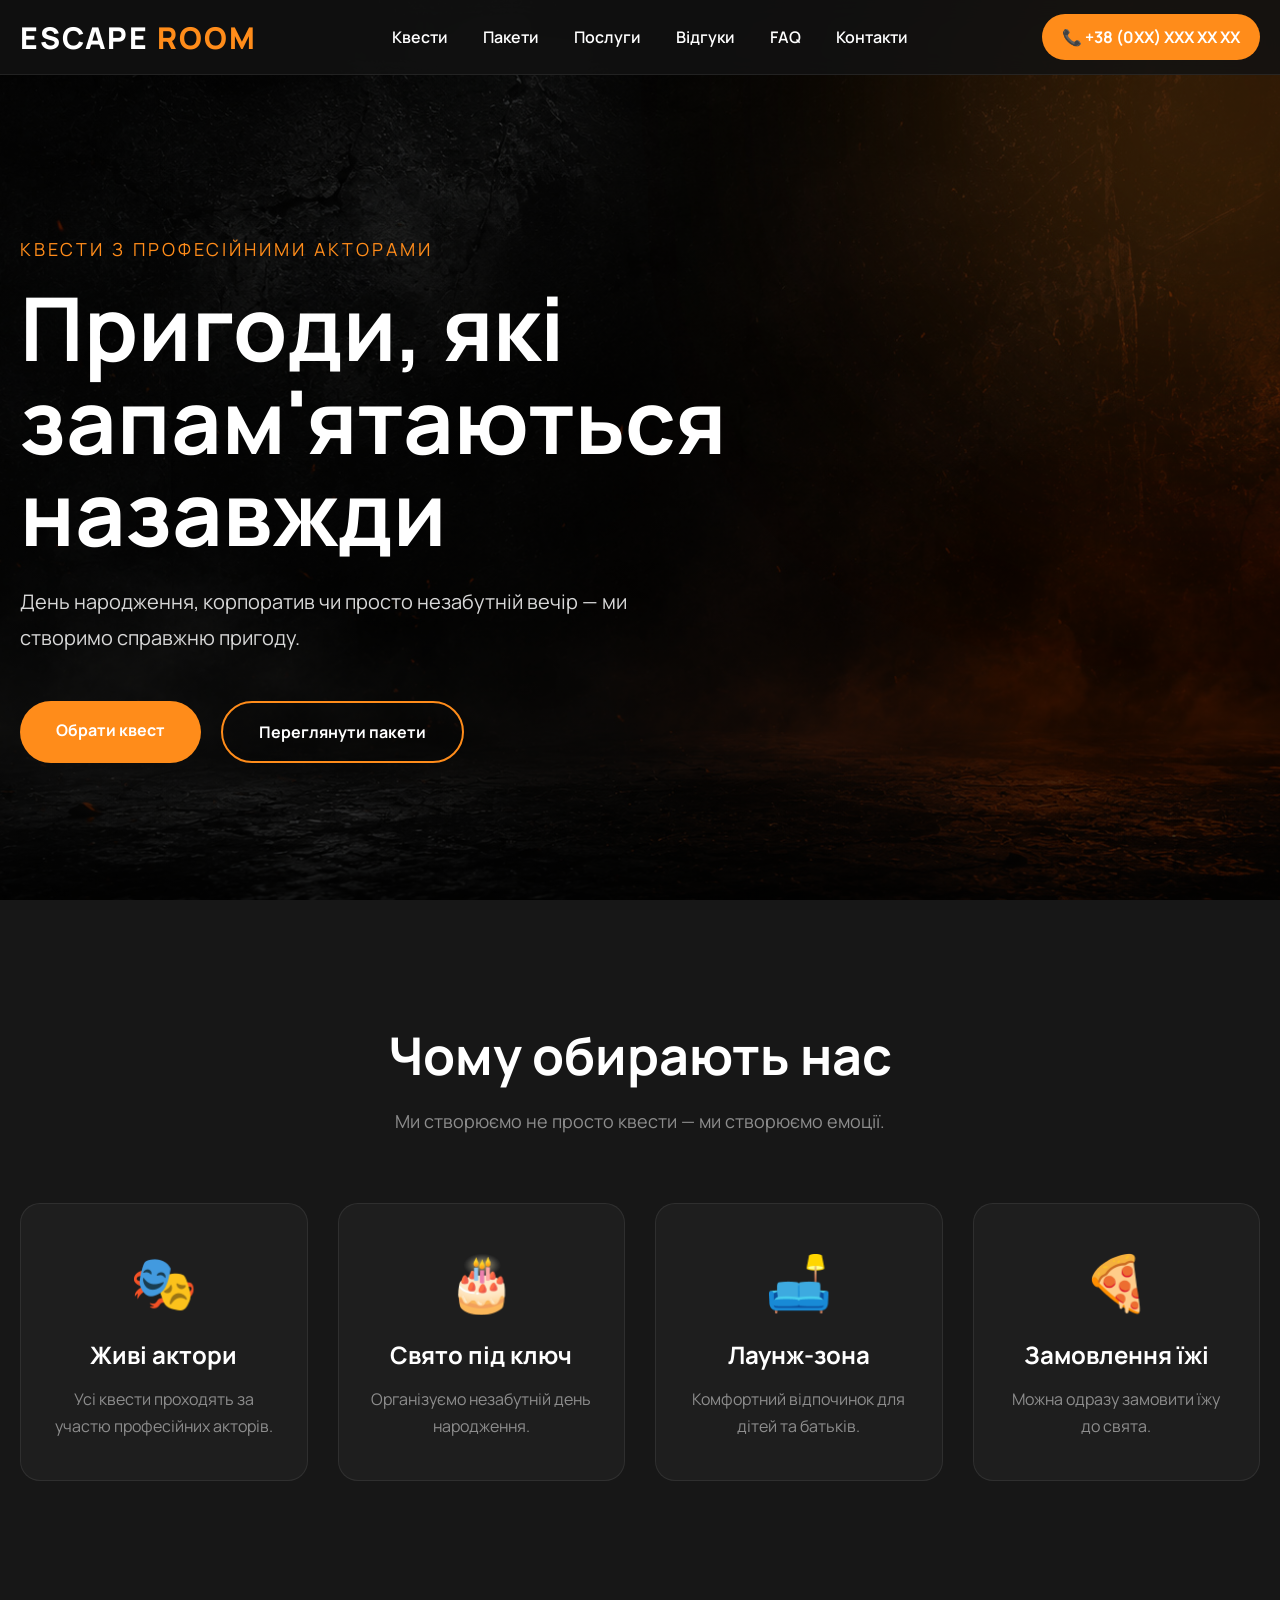
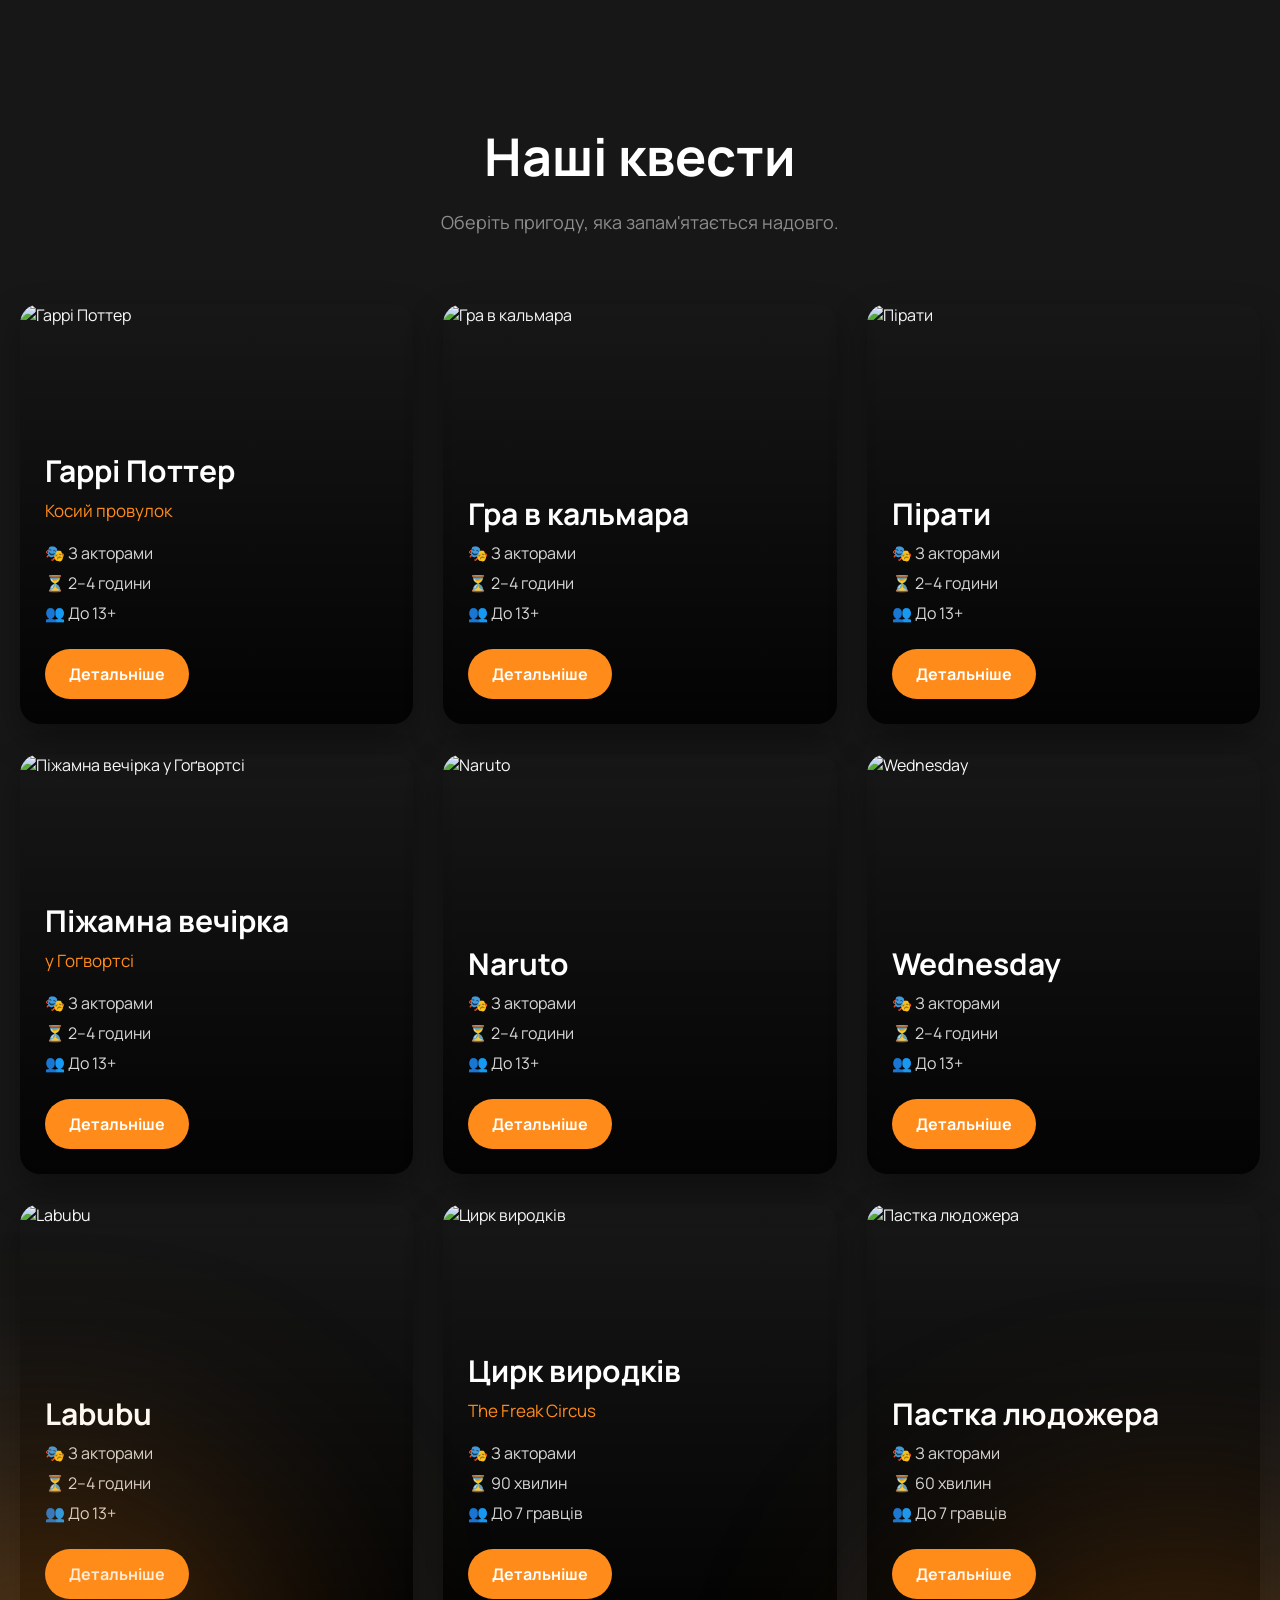
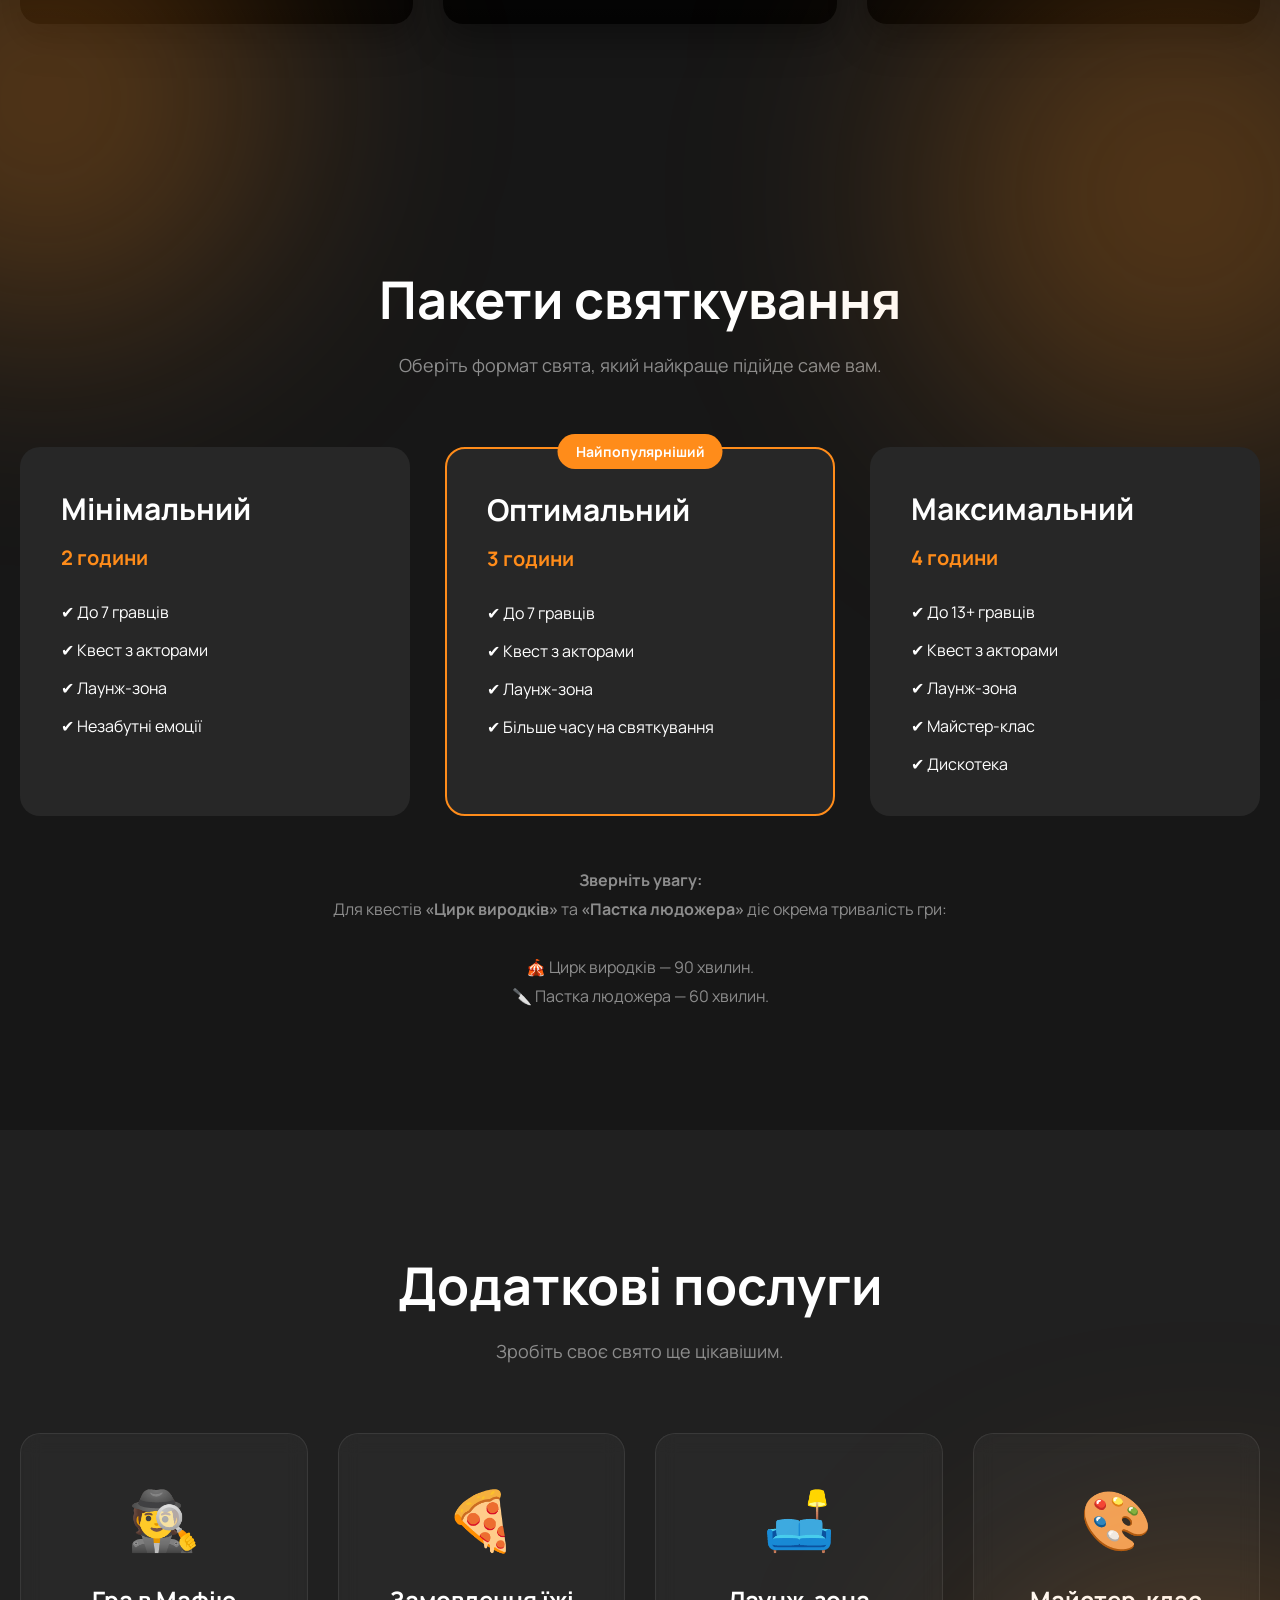
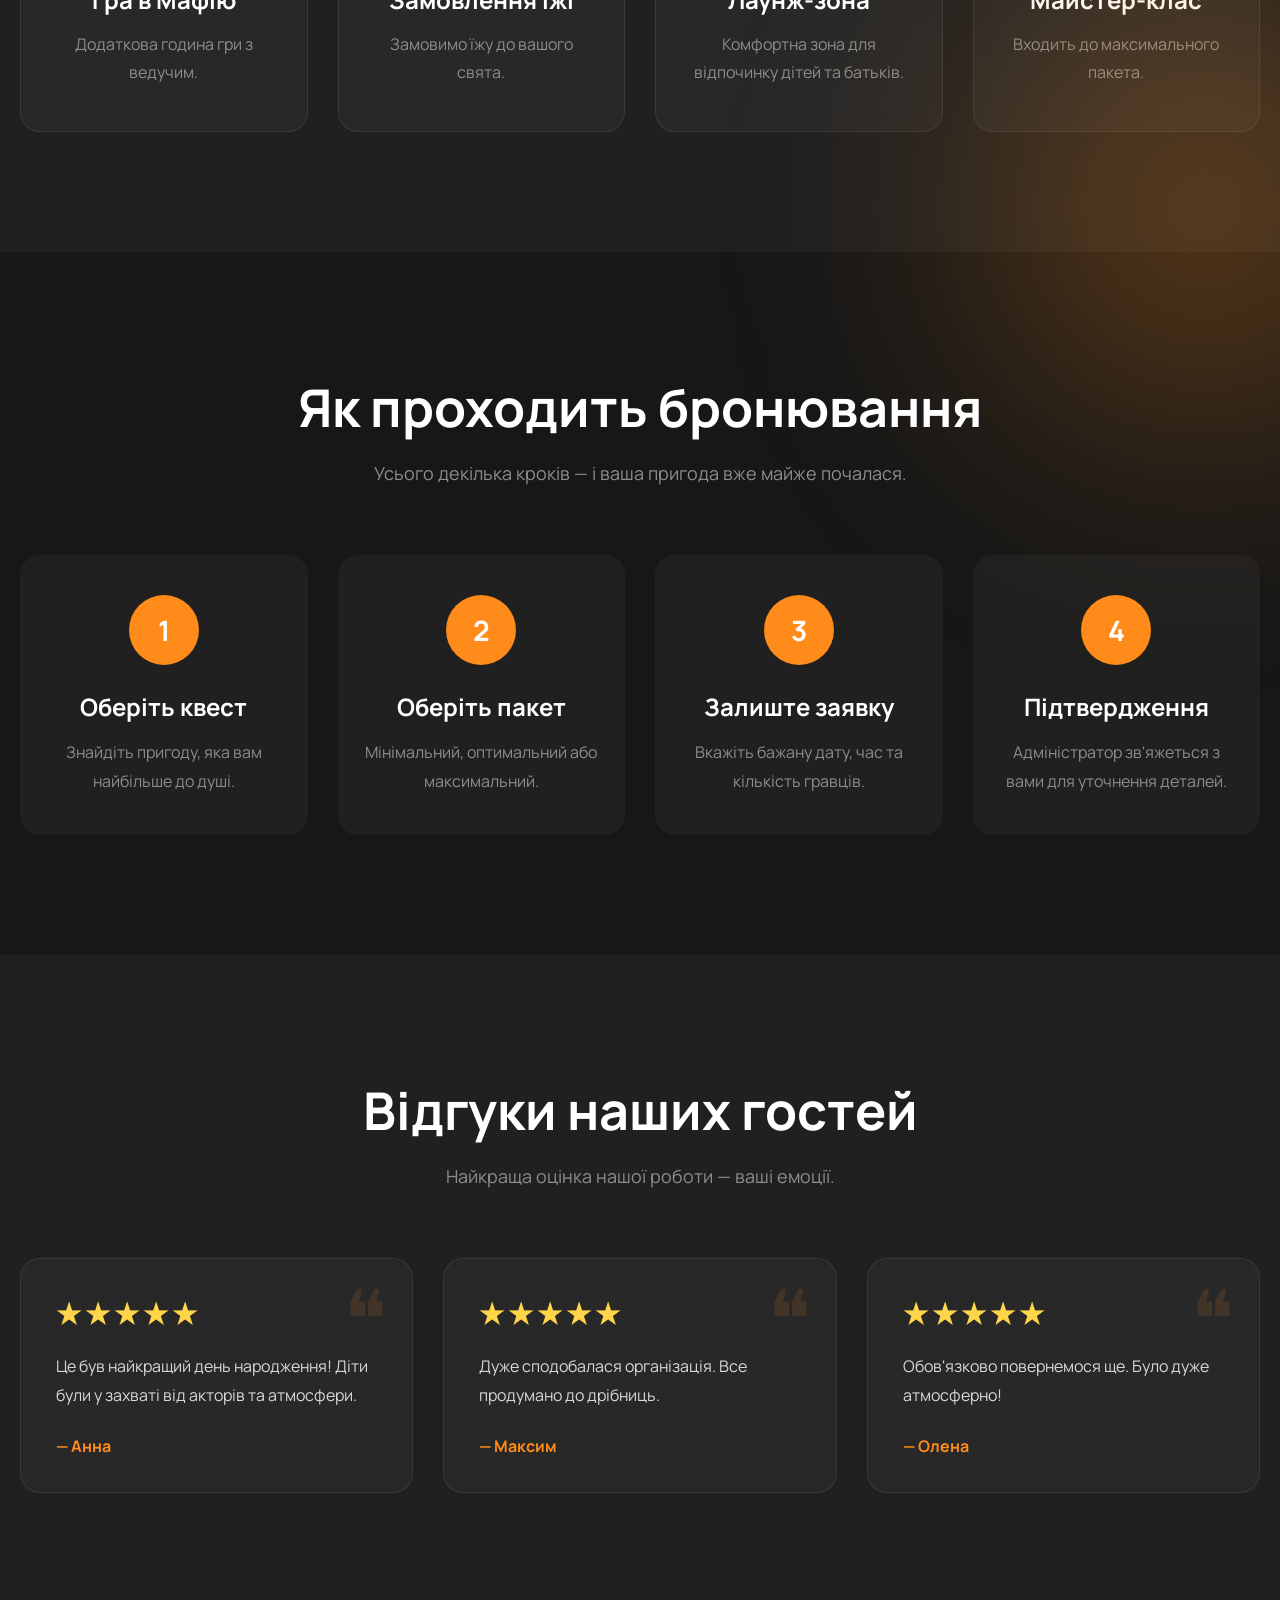
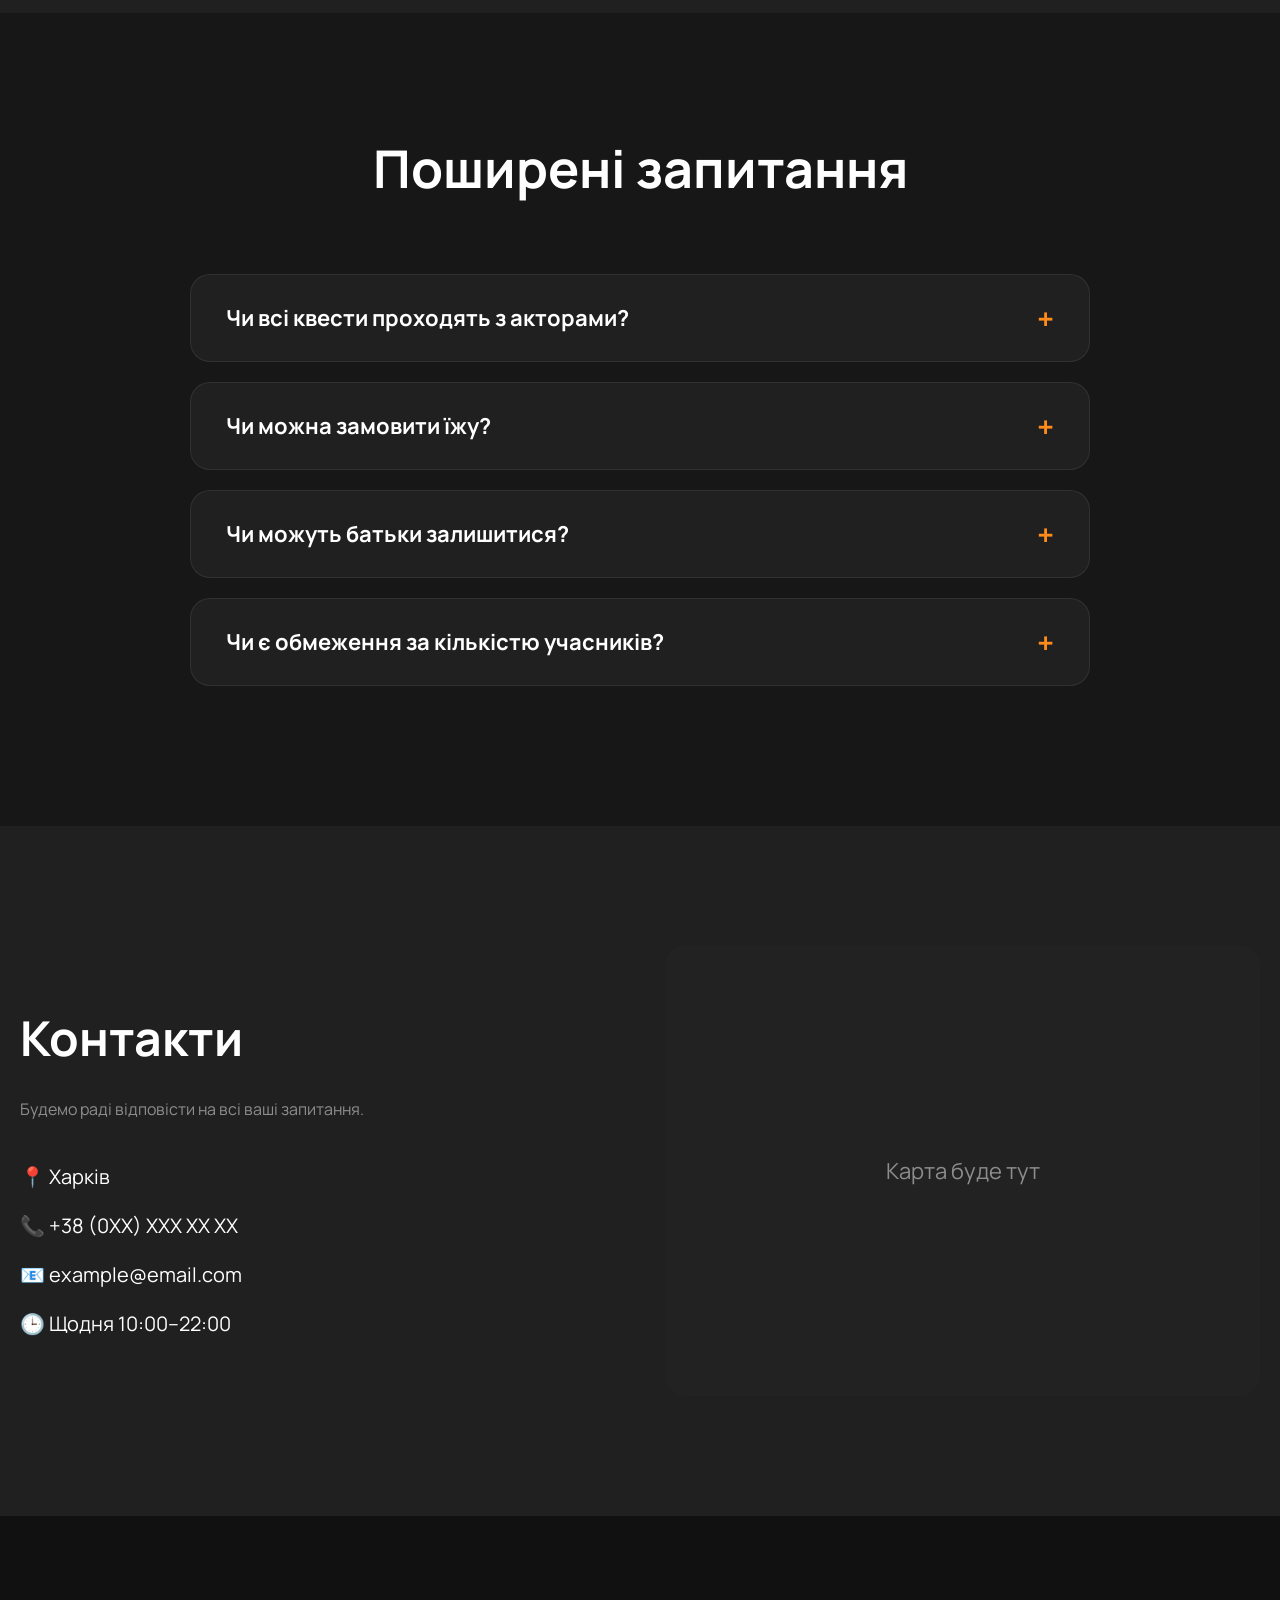
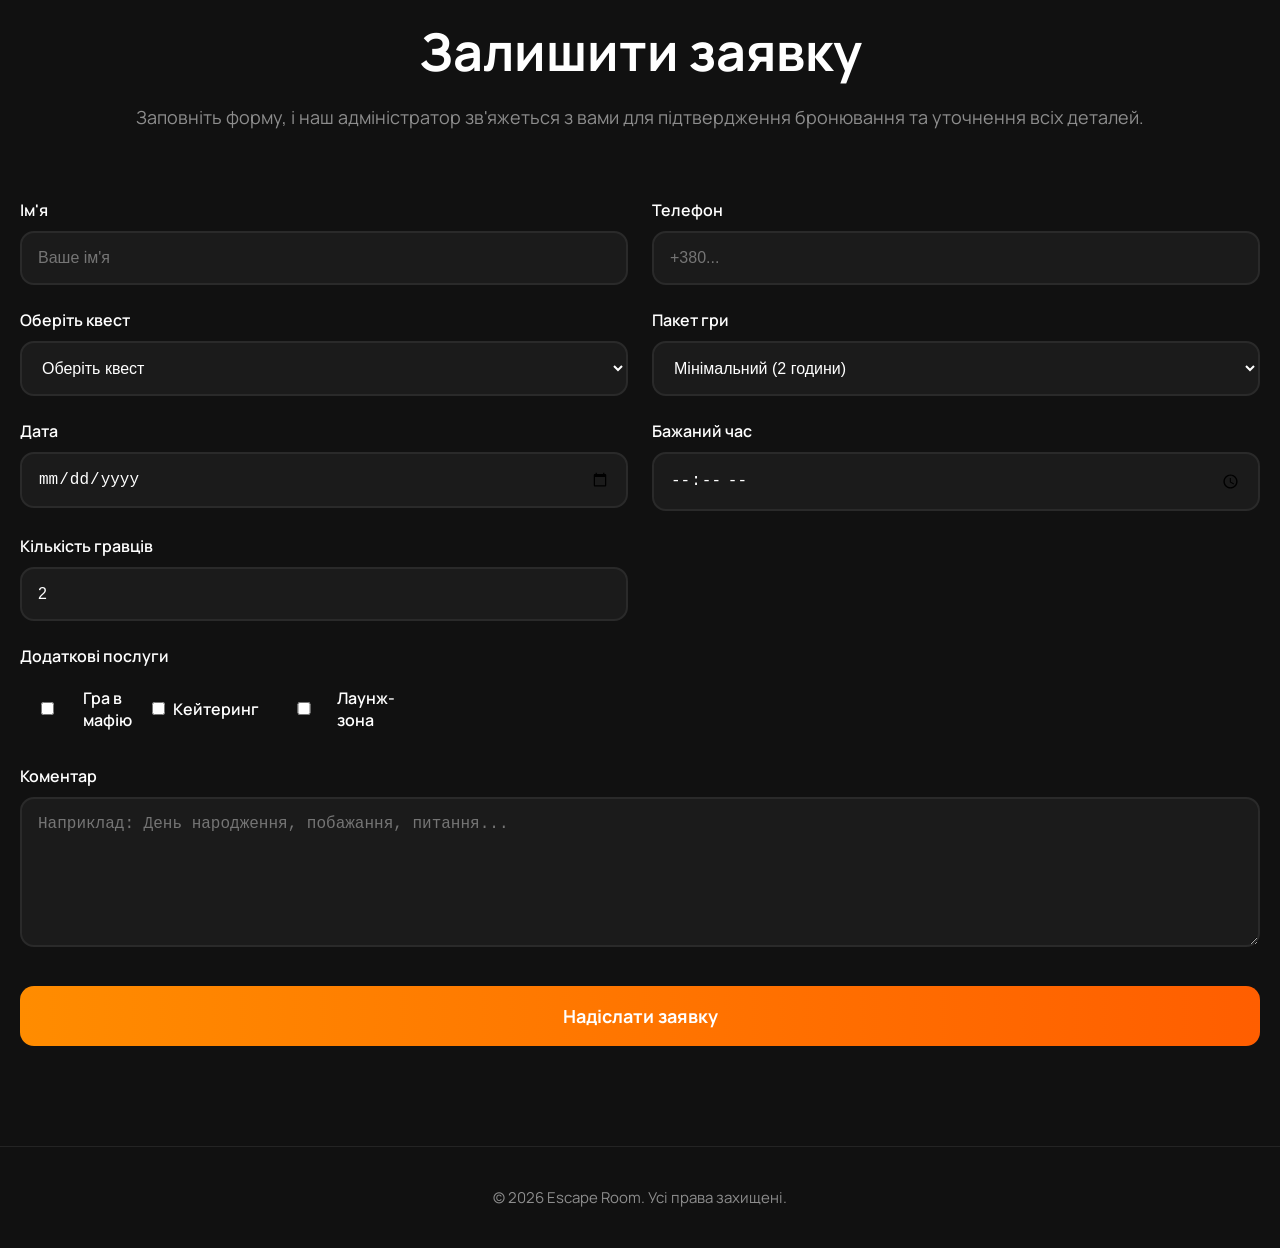
==== commit 586fbeae: "Telegram booking" ====
--- a/index.html
+++ b/index.html
@@ -5,11 +5,11 @@
 
     <meta name="viewport" content="width=device-width, initial-scale=1.0" />
 
-    <title>Escape Room Ірпінь | Квести з акторами</title>
+    <title>Escape Room Харків | Квести з акторами</title>
 
     <meta
       name="description"
-      content="Квести з живими акторами в Ірпені. Дні народження, корпоративи, пригоди для дітей та дорослих."
+      content="Квести з живими акторами в Харкові. Дні народження, корпоративи, пригоди для дітей та дорослих."
     />
 
     <link rel="preconnect" href="https://fonts.googleapis.com" />
@@ -68,8 +68,8 @@
           <h1>Пригоди, які запам'ятаються назавжди</h1>
 
           <p>
-            День народження, випускний, корпоратив чи просто незабутній вечір —
-            ми створимо справжню пригоду.
+            День народження, корпоратив чи просто незабутній вечір — ми створимо
+            справжню пригоду.
           </p>
 
           <div class="hero-buttons">
@@ -399,7 +399,7 @@
       </div>
     </section>
 
-    <section class="booking-steps">
+    <section id="booking" class="booking-steps">
       <div class="container">
         <div class="section-title">
           <h2>Як проходить бронювання</h2>
@@ -519,7 +519,7 @@
           <p>Будемо раді відповісти на всі ваші запитання.</p>
 
           <ul>
-            <li>📍 Ірпінь</li>
+            <li>📍 Харків</li>
 
             <li>📞 +38 (0XX) XXX XX XX</li>
 
@@ -536,12 +536,166 @@
         </div>
       </div>
     </section>
+    <section class="booking" id="booking">
+      <div class="container">
+        <div class="section-title">
+          <h2>Залишити заявку</h2>
+          <p>
+            Заповніть форму, і наш адміністратор зв'яжеться з вами для
+            підтвердження бронювання та уточнення всіх деталей.
+          </p>
+        </div>
+
+        <form class="booking-form" id="bookingForm">
+          <div class="form-group">
+            <label for="name">Ім'я</label>
+            <input
+              type="text"
+              id="name"
+              name="name"
+              placeholder="Ваше ім'я"
+              required
+            />
+          </div>
+
+          <div class="form-group">
+            <label for="phone">Телефон</label>
+            <input
+              type="tel"
+              id="phone"
+              name="phone"
+              placeholder="+380..."
+              required
+            />
+          </div>
+
+          <div class="form-group">
+            <label for="quest">Оберіть квест</label>
+
+            <select id="quest" name="quest" required>
+              <option value="">Оберіть квест</option>
+
+              <option>Гаррі Поттер</option>
+              <option>Пірати Карибського моря</option>
+              <option>Венздей</option>
+              <option>Мавка</option>
+              <option>Судна ніч</option>
+              <option>Астрал</option>
+              <option>Цирк виродків</option>
+              <option>Пастка людожера</option>
+            </select>
+          </div>
+
+          <div class="form-group">
+            <label for="package">Пакет гри</label>
+
+            <select id="package" name="package">
+              <option>Мінімальний (2 години)</option>
+              <option>Оптимальний (3 години)</option>
+              <option>Максимальний (4 години)</option>
+            </select>
+          </div>
+
+          <div class="form-group">
+            <label for="date">Дата</label>
+
+            <input type="date" id="date" name="date" required />
+          </div>
+
+          <div class="form-group">
+            <label for="time">Бажаний час</label>
+
+            <input type="time" id="time" name="time" required />
+          </div>
+
+          <div class="form-group">
+            <label for="players">Кількість гравців</label>
+
+            <input
+              type="number"
+              id="players"
+              name="players"
+              min="2"
+              max="20"
+              value="2"
+              required
+            />
+          </div>
+
+          <div class="form-group full-width">
+            <label>Додаткові послуги</label>
+
+            <div class="checkboxes">
+              <label>
+                <input type="checkbox" value="Мафія" />
+                Гра в мафію
+              </label>
+
+              <label>
+                <input type="checkbox" value="Кейтеринг" />
+                Кейтеринг
+              </label>
+
+              <label>
+                <input type="checkbox" value="Лаунж-зона" />
+                Лаунж-зона
+              </label>
+            </div>
+          </div>
+
+          <div class="form-group full-width">
+            <label for="comment">Коментар</label>
+
+            <textarea
+              id="comment"
+              name="comment"
+              rows="5"
+              placeholder="Наприклад: День народження, побажання, питання..."
+            ></textarea>
+          </div>
+
+          <div class="full-width">
+            <button class="booking-submit" type="submit">
+              Надіслати заявку
+            </button>
+          </div>
+        </form>
+      </div>
+    </section>
     <footer class="footer">
       <div class="container">
         <p>© 2026 Escape Room. Усі права захищені.</p>
       </div>
     </footer>
 
+    <!-- =======================================================
+     QUEST MODAL
+======================================================= -->
+
+    <div class="quest-modal">
+      <div class="modal-content">
+        <button class="modal-close">&times;</button>
+
+        <img src="" alt="" class="modal-image" />
+
+        <div class="modal-body">
+          <h2 class="modal-title"></h2>
+
+          <div class="modal-info">
+            <span class="modal-time"></span>
+
+            <span class="modal-players"></span>
+
+            <span class="modal-age"></span>
+          </div>
+
+          <p class="modal-description"></p>
+
+          <button class="btn modal-book">Залишити заявку</button>
+        </div>
+      </div>
+    </div>
+
     <script src="js/burger.js"></script>
 
     <script src="js/scroll.js"></script>
@@ -555,5 +709,9 @@
     <script src="js/reviews.js"></script>
 
     <script src="js/faq.js"></script>
+
+    <script src="js/animation.js"></script>
+
+    <button class="scroll-top">↑</button>
   </body>
 </html>
--- a/css/style.css
+++ b/css/style.css
@@ -1454,6 +1454,303 @@
 
 }
 
+/* ==========================
+   Scroll Top
+========================== */
+
+.scroll-top {
+
+    position: fixed;
+
+    right: 30px;
+
+    bottom: 30px;
+
+    width: 55px;
+
+    height: 55px;
+
+    border: none;
+
+    border-radius: 50%;
+
+    background: var(--orange);
+
+    color: white;
+
+    font-size: 26px;
+
+    cursor: pointer;
+
+    opacity: 0;
+
+    visibility: hidden;
+
+    transform: translateY(20px);
+
+    transition: .35s;
+
+    z-index: 999;
+
+}
+
+.scroll-top.show {
+
+    opacity: 1;
+
+    visibility: visible;
+
+    transform: translateY(0);
+
+}
+
+.scroll-top:hover {
+
+    background: var(--orange-hover);
+
+    transform: translateY(-5px);
+
+}
+
+.hidden {
+
+    opacity: 0;
+
+    transform: translateY(70px);
+
+    transition: 1s;
+
+}
+
+.show {
+
+    opacity: 1;
+
+    transform: translateY(0);
+
+}
+
+/* ==========================================================
+   QUEST MODAL
+========================================================== */
+
+.quest-modal {
+
+    position: fixed;
+
+    inset: 0;
+
+    background: rgba(0, 0, 0, .8);
+
+    display: flex;
+
+    justify-content: center;
+
+    align-items: center;
+
+    opacity: 0;
+
+    visibility: hidden;
+
+    transition: .35s;
+
+    z-index: 2000;
+
+}
+
+.quest-modal.active {
+
+    opacity: 1;
+
+    visibility: visible;
+
+}
+
+.modal-content {
+
+    width: min(900px, 90%);
+
+    background: #1d1d1d;
+
+    border-radius: 20px;
+
+    overflow: hidden;
+
+    position: relative;
+
+    display: grid;
+
+    grid-template-columns: 1fr 1fr;
+
+}
+
+.modal-image {
+
+    width: 100%;
+
+    height: 100%;
+
+    object-fit: cover;
+
+}
+
+.modal-body {
+
+    padding: 45px;
+
+}
+
+.modal-title {
+
+    font-size: 38px;
+
+    margin-bottom: 20px;
+
+}
+
+.modal-info {
+
+    display: flex;
+
+    flex-direction: column;
+
+    gap: 10px;
+
+    margin-bottom: 25px;
+
+    color: var(--orange);
+
+}
+
+.modal-description {
+
+    line-height: 1.8;
+
+    color: var(--gray);
+
+    margin-bottom: 40px;
+
+}
+
+.modal-close {
+
+    position: absolute;
+
+    top: 20px;
+
+    right: 20px;
+
+    width: 45px;
+
+    height: 45px;
+
+    border: none;
+
+    border-radius: 50%;
+
+    background: var(--orange);
+
+    color: white;
+
+    font-size: 28px;
+
+    cursor: pointer;
+
+    z-index: 5;
+
+}
+
+/* =========================
+   BOOKING FORM
+========================= */
+
+.booking {
+    padding: 100px 0;
+    background: #111;
+}
+
+.booking-form {
+    display: grid;
+    grid-template-columns: repeat(2, 1fr);
+    gap: 24px;
+    margin-top: 60px;
+}
+
+.form-group {
+    display: flex;
+    flex-direction: column;
+}
+
+.full-width {
+    grid-column: 1 / -1;
+}
+
+.form-group label {
+    color: #fff;
+    margin-bottom: 10px;
+    font-weight: 600;
+}
+
+.form-group input,
+.form-group select,
+.form-group textarea {
+    width: 100%;
+    padding: 16px;
+    border: 2px solid #2a2a2a;
+    border-radius: 14px;
+    background: #1b1b1b;
+    color: white;
+    font-size: 16px;
+    transition: .3s;
+    outline: none;
+}
+
+.form-group input:focus,
+.form-group select:focus,
+.form-group textarea:focus {
+    border-color: #ff8c00;
+    box-shadow: 0 0 15px rgba(255, 140, 0, .35);
+}
+
+.form-group textarea {
+    resize: vertical;
+    min-height: 150px;
+}
+
+.checkboxes {
+    display: flex;
+    flex-wrap: wrap;
+    gap: 20px;
+    margin-top: 10px;
+}
+
+.checkboxes label {
+    display: flex;
+    align-items: center;
+    gap: 8px;
+    cursor: pointer;
+    color: white;
+}
+
+.booking-submit {
+    margin-top: 15px;
+    width: 100%;
+    padding: 18px;
+    border: none;
+    border-radius: 14px;
+    background: linear-gradient(90deg, #ff8c00, #ff5e00);
+    color: white;
+    font-size: 18px;
+    font-weight: 700;
+    cursor: pointer;
+    transition: .3s;
+}
+
+.booking-submit:hover {
+    transform: translateY(-3px);
+    box-shadow: 0 15px 35px rgba(255, 140, 0, .35);
+}
+
 
 
 /* ==========================================================
--- a/css/media.css
+++ b/css/media.css
@@ -206,8 +206,47 @@
 
 }
 
-.nav.active {
-
-    right: 0;
+@media(max-width:768px) {
+
+    .modal-content {
+
+        grid-template-columns: 1fr;
+
+    }
+
+    .modal-image {
+
+        height: 260px;
+
+    }
+
+    .modal-body {
+
+        padding: 30px;
+
+    }
+
+    .modal-title {
+
+        font-size: 30px;
+
+    }
+
+}
+
+/* =========================
+   BOOKING
+========================= */
+
+@media (max-width:768px) {
+
+    .booking-form {
+        grid-template-columns: 1fr;
+    }
+
+    .checkboxes {
+        flex-direction: column;
+        gap: 12px;
+    }
 
 }
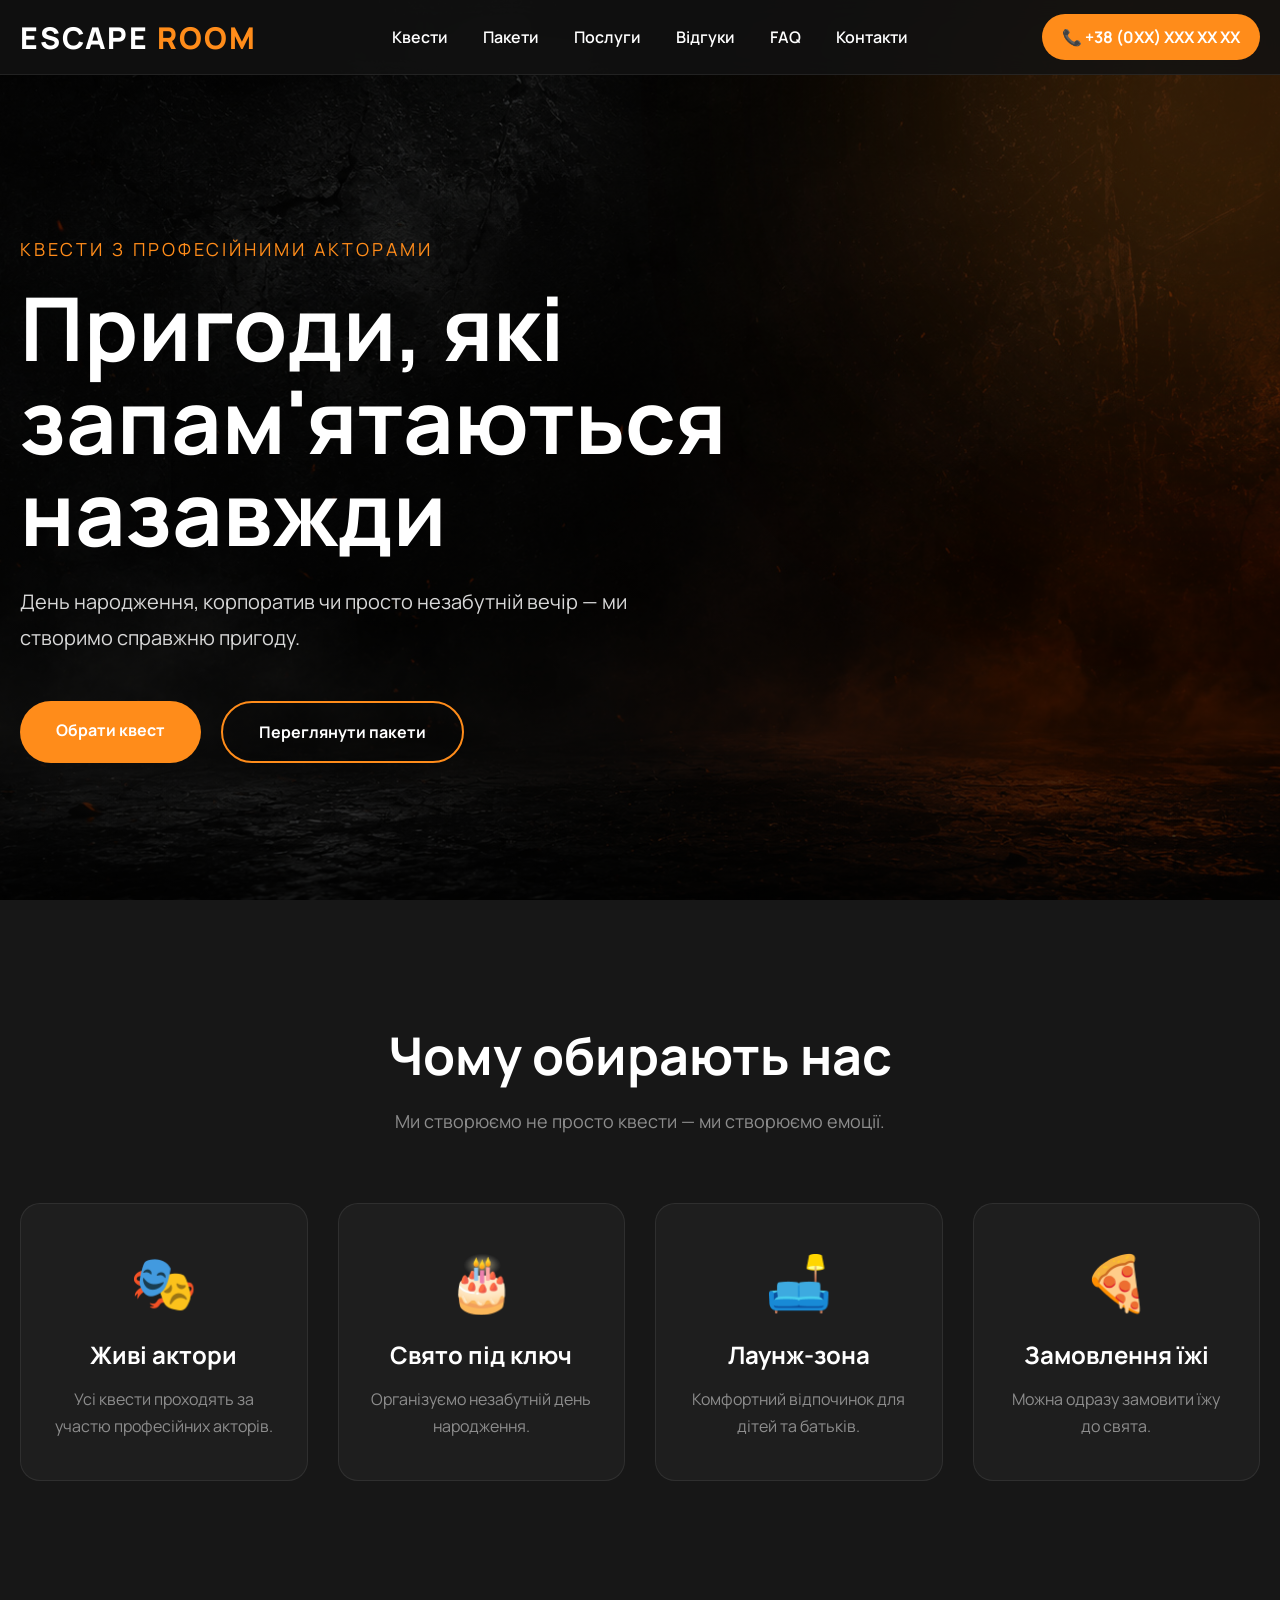
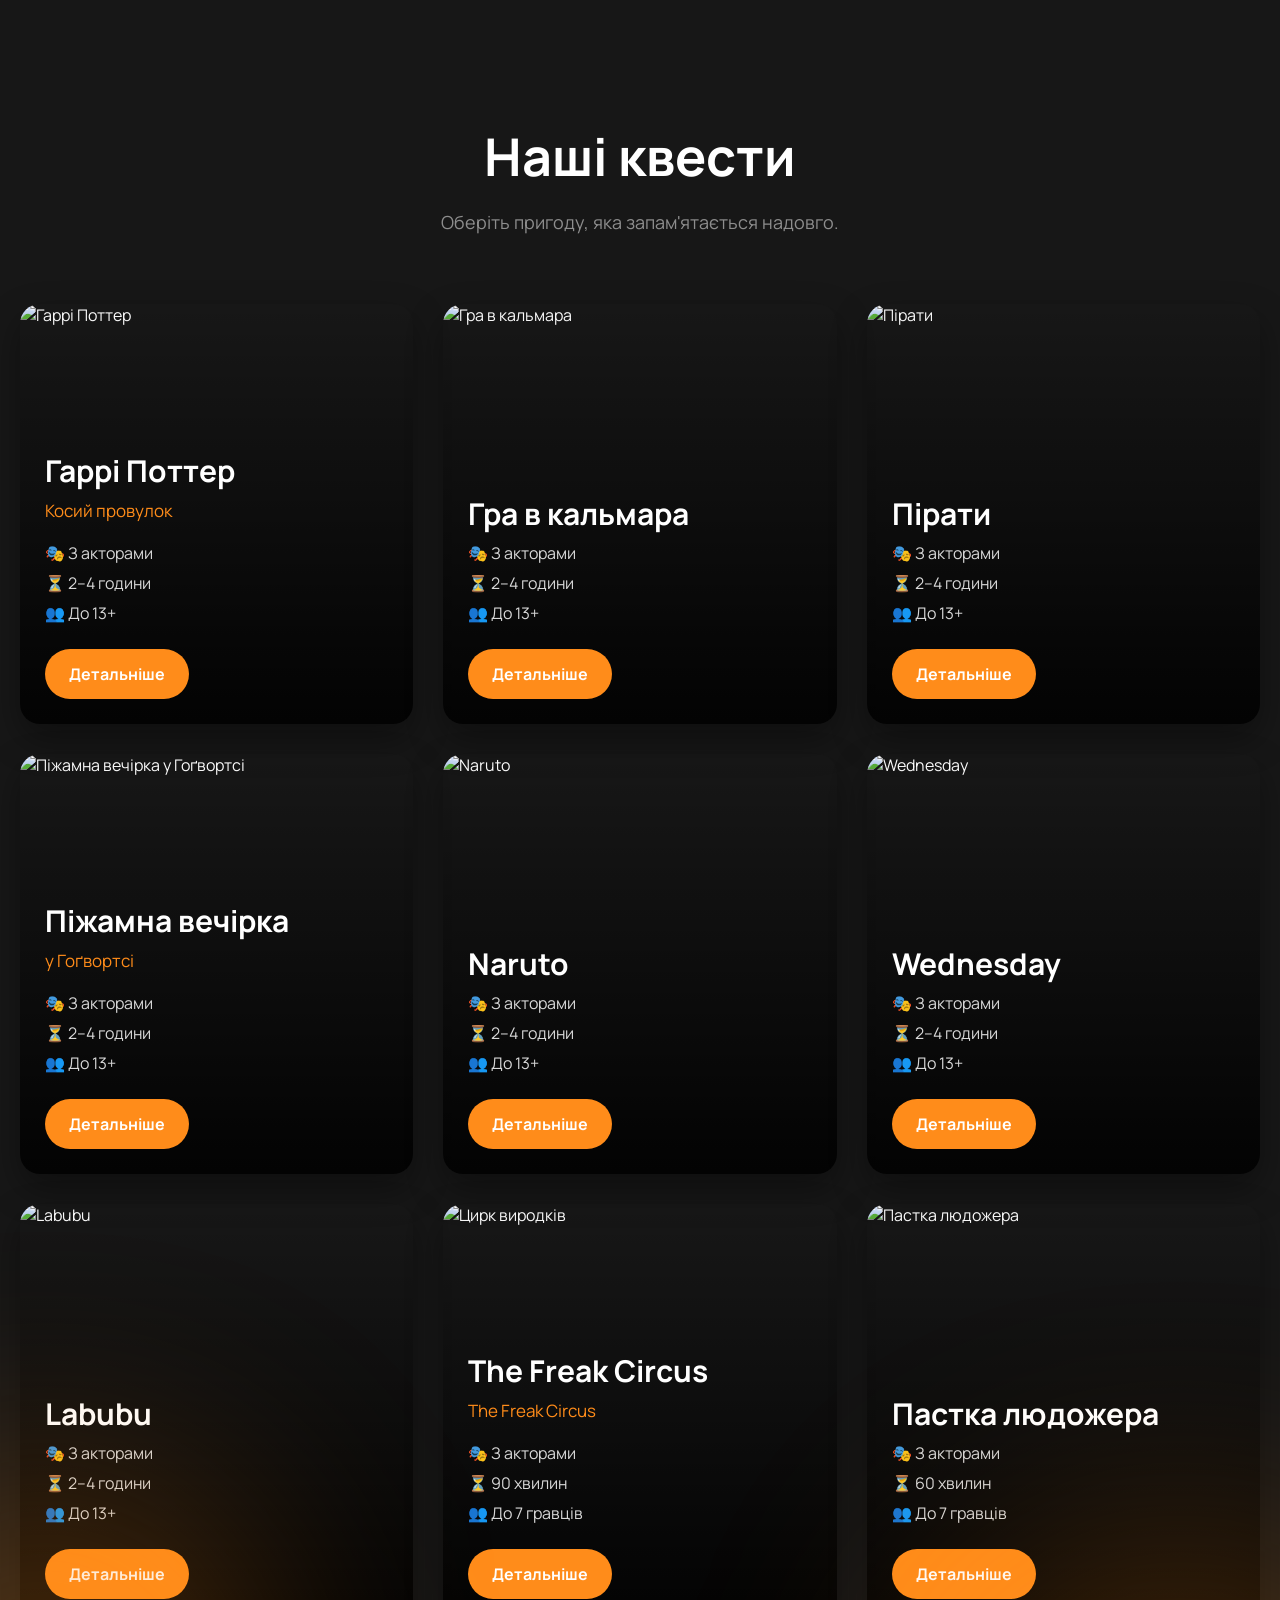
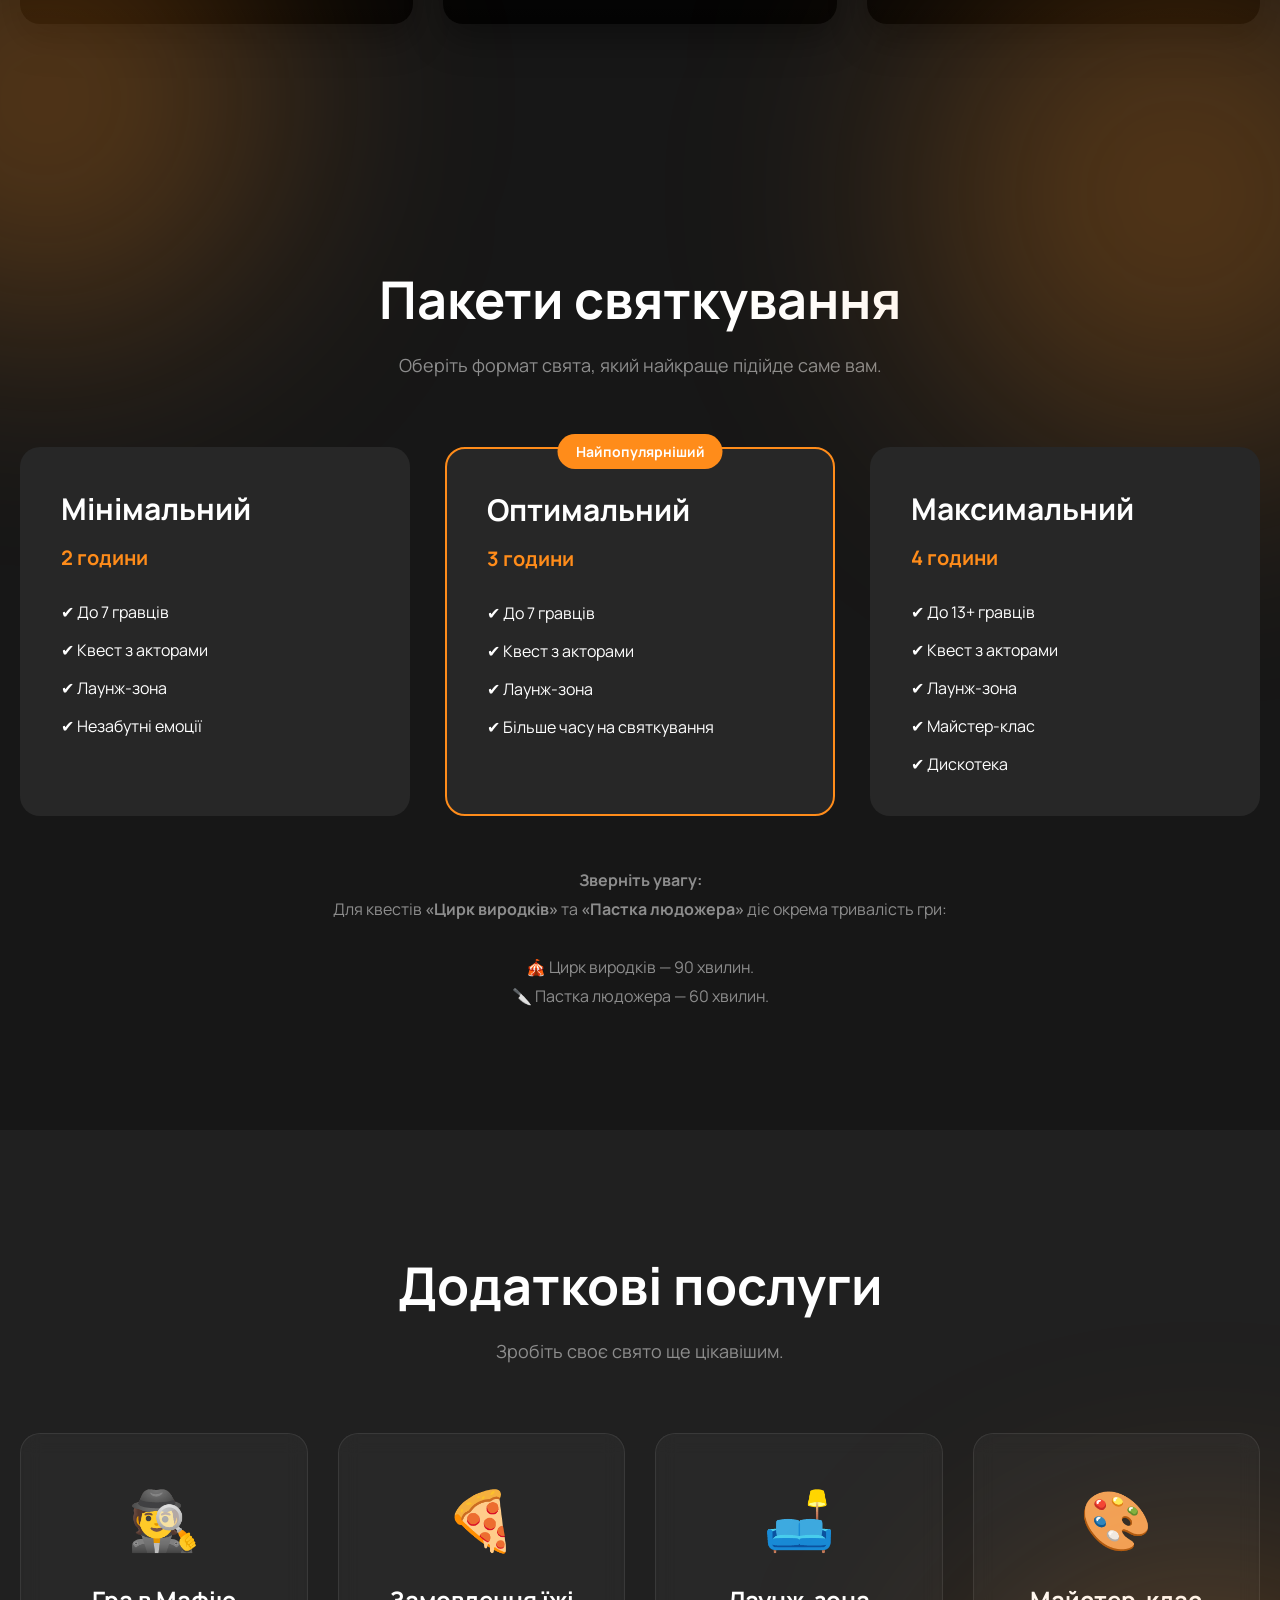
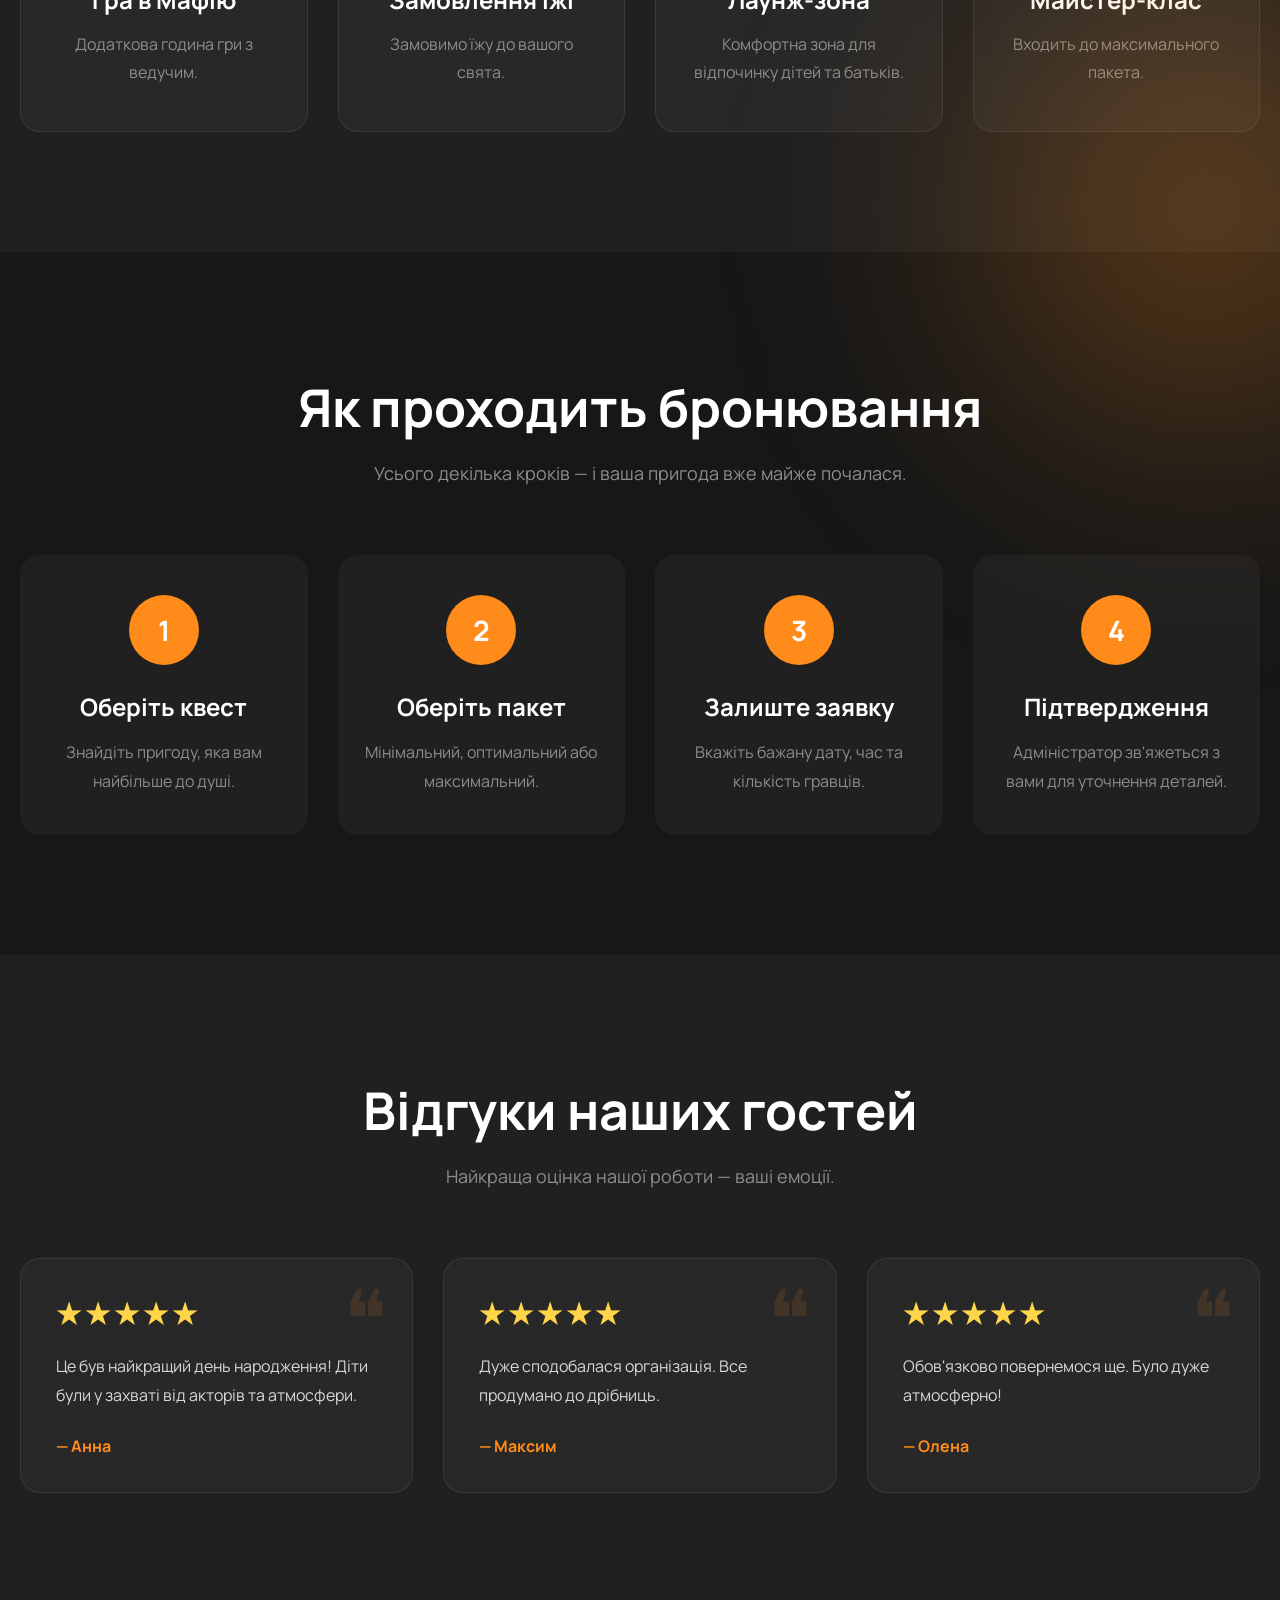
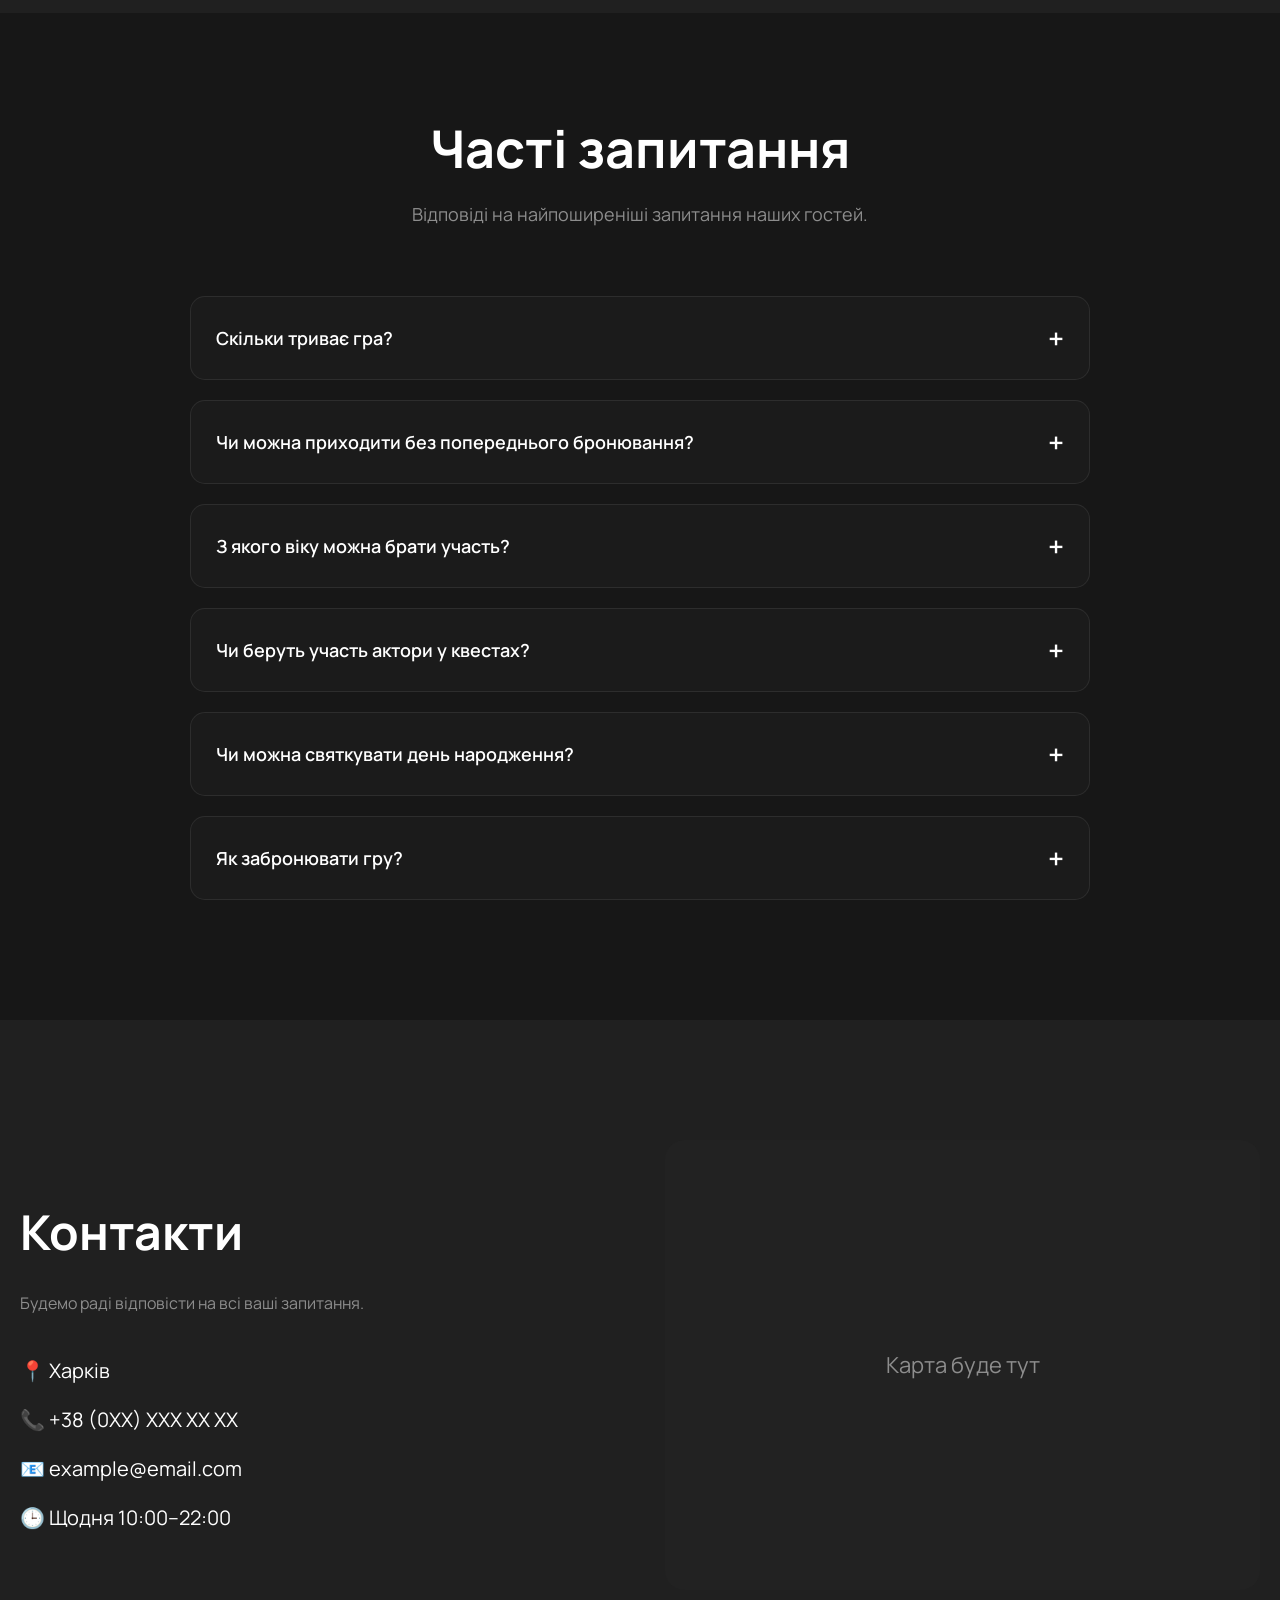
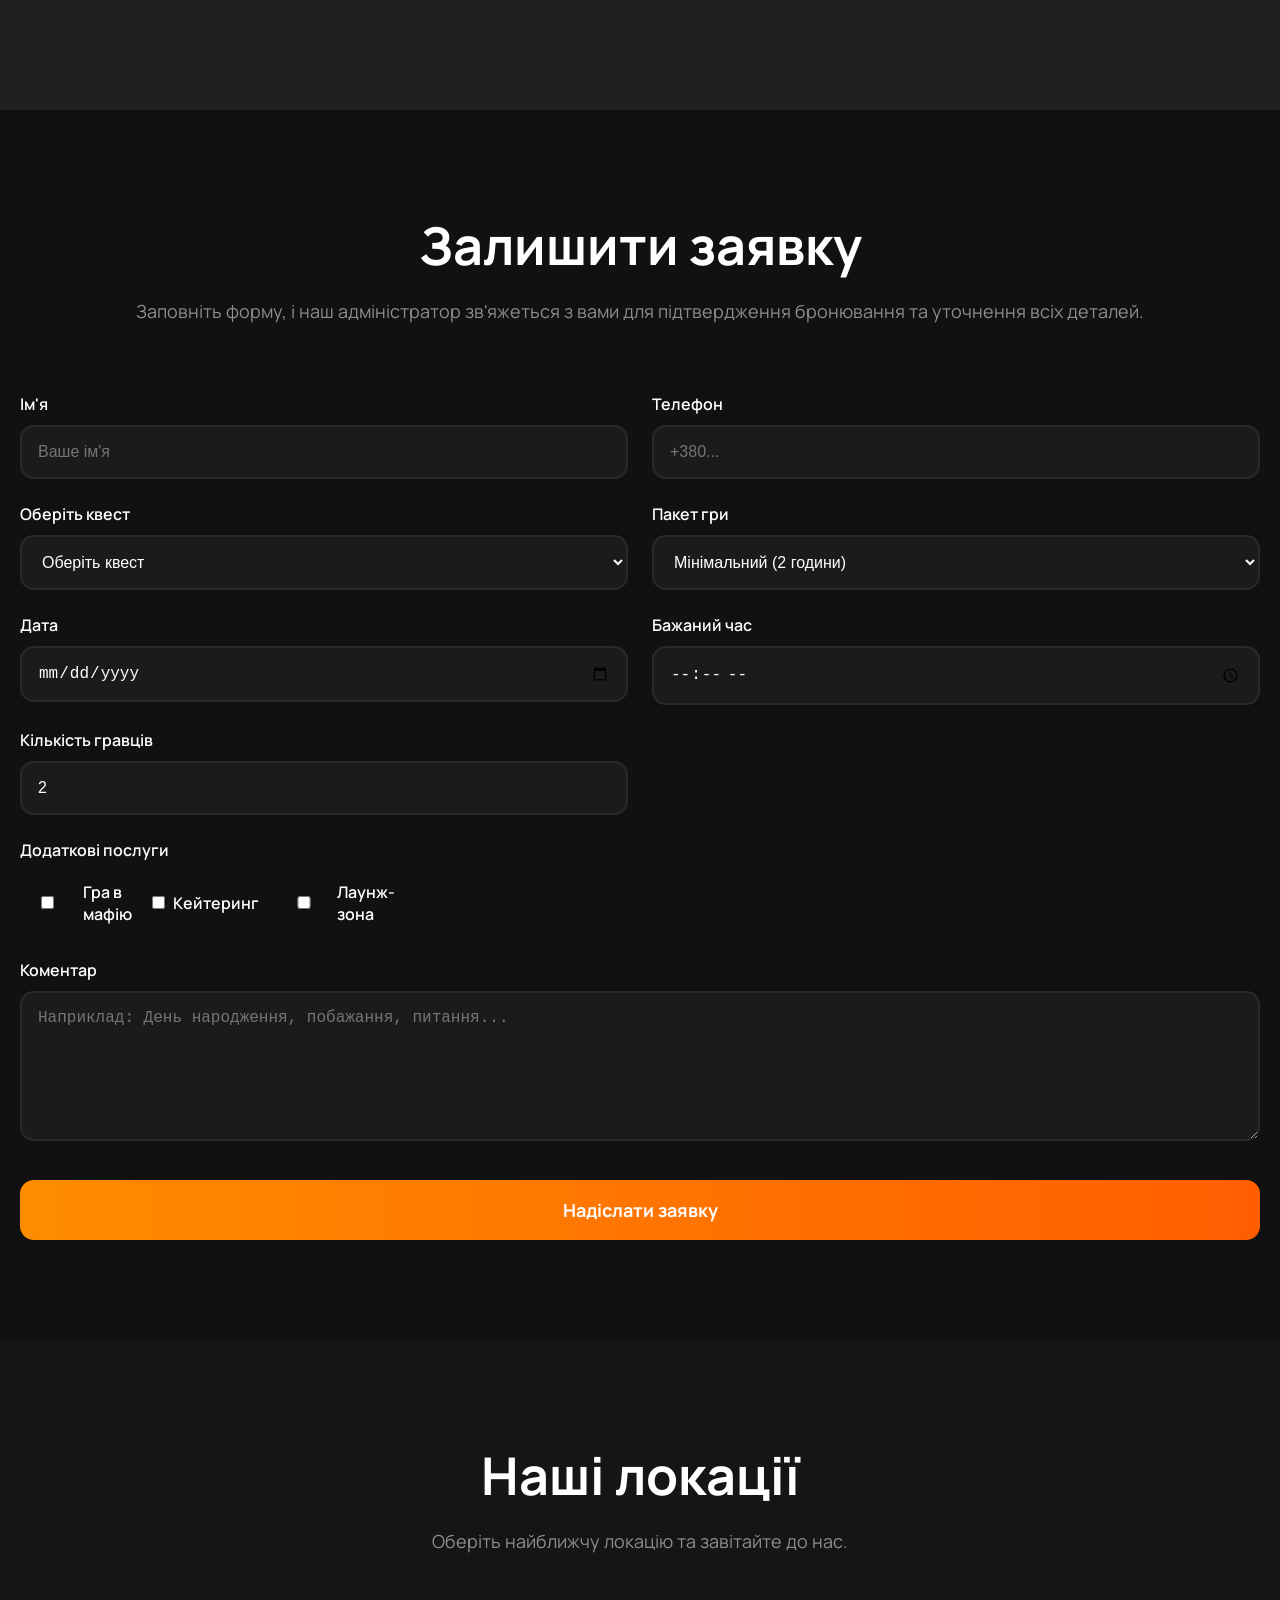
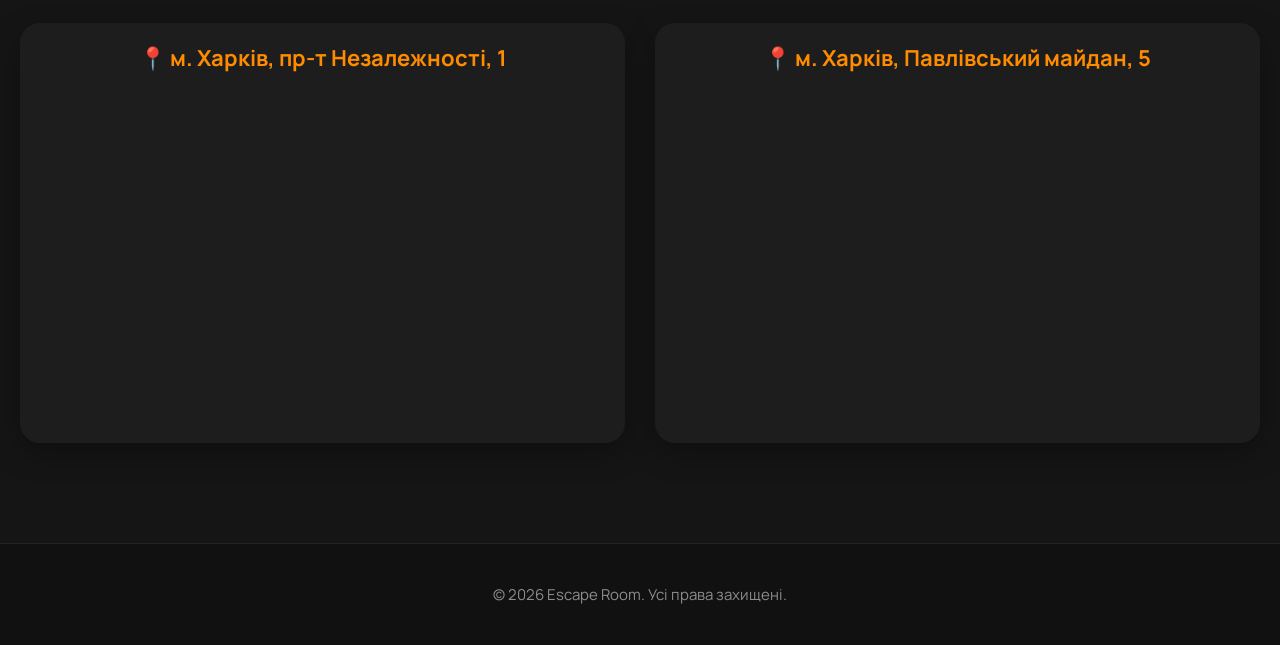
==== commit 4e917115: "add all" ====
--- a/index.html
+++ b/index.html
@@ -244,11 +244,11 @@
               <button class="details-btn">Детальніше</button>
             </div>
           </div>
-          <div class="quest-card" data-quest="circus">
+          <div class="quest-card" data-quest="freak">
             <img src="images/quests/circus.jpg" alt="Цирк виродків" />
 
             <div class="quest-overlay">
-              <h3>Цирк виродків</h3>
+              <h3>The Freak Circus</h3>
 
               <span>The Freak Circus</span>
 
@@ -399,7 +399,7 @@
       </div>
     </section>
 
-    <section id="booking" class="booking-steps">
+    <section class="booking-steps">
       <div class="container">
         <div class="section-title">
           <h2>Як проходить бронювання</h2>
@@ -472,41 +472,89 @@
         </div>
       </div>
     </section>
-    <section class="faq" id="faq">
-      <div class="container">
-        <div class="section-title">
-          <h2>Поширені запитання</h2>
+    <section class="faq section" id="faq">
+      <div class="container">
+        <div class="section-title">
+          <h2>Часті запитання</h2>
+          <p>Відповіді на найпоширеніші запитання наших гостей.</p>
         </div>
 
         <div class="faq-list">
           <div class="faq-item">
-            <h3>Чи всі квести проходять з акторами?</h3>
-
-            <p>Так, усі наші квести проходять за участю професійних акторів.</p>
+            <button class="faq-question">
+              Скільки триває гра?
+              <span>+</span>
+            </button>
+            <div class="faq-answer">
+              <p>
+                Тривалість залежить від обраного пакета та квесту. У середньому
+                святкування триває від 2 до 4 годин.
+              </p>
+            </div>
           </div>
 
           <div class="faq-item">
-            <h3>Чи можна замовити їжу?</h3>
-
-            <p>
-              Так. Ми співпрацюємо зі столовою та допоможемо організувати
-              замовлення.
-            </p>
+            <button class="faq-question">
+              Чи можна приходити без попереднього бронювання?
+              <span>+</span>
+            </button>
+            <div class="faq-answer">
+              <p>
+                Потрібно бронювати гру заздалегідь, щоб ми могли підготувати
+                квест і закріпити за вами бажаний час.
+              </p>
+            </div>
           </div>
 
           <div class="faq-item">
-            <h3>Чи можуть батьки залишитися?</h3>
-
-            <p>Так. Для цього передбачена комфортна лаунж-зона.</p>
+            <button class="faq-question">
+              З якого віку можна брати участь?
+              <span>+</span>
+            </button>
+            <div class="faq-answer">
+              <p>Наші програми розраховані на дітей від 6 років.</p>
+            </div>
           </div>
 
           <div class="faq-item">
-            <h3>Чи є обмеження за кількістю учасників?</h3>
-
-            <p>
-              Більшість пакетів розрахована до 7 учасників, максимальний — до 13
-              і більше за попереднім погодженням.
-            </p>
+            <button class="faq-question">
+              Чи беруть участь актори у квестах?
+              <span>+</span>
+            </button>
+            <div class="faq-answer">
+              <p>
+                Так! Усі наші квести проходять за участю професійних акторів,
+                які роблять гру ще більш захопливою.
+              </p>
+            </div>
+          </div>
+
+          <div class="faq-item">
+            <button class="faq-question">
+              Чи можна святкувати день народження?
+              <span>+</span>
+            </button>
+            <div class="faq-answer">
+              <p>
+                Так! Ми спеціалізуємося на проведенні дитячих свят. Є різні
+                пакети святкування, кімната відпочинку, а також можливість
+                замовити додаткові послуги.
+              </p>
+            </div>
+          </div>
+
+          <div class="faq-item">
+            <button class="faq-question">
+              Як забронювати гру?
+              <span>+</span>
+            </button>
+            <div class="faq-answer">
+              <p>
+                Заповніть форму на сайті або зв'яжіться з нами телефоном. Після
+                отримання заявки адміністратор підтвердить бронювання та
+                узгодить усі деталі.
+              </p>
+            </div>
           </div>
         </div>
       </div>
@@ -576,13 +624,13 @@
               <option value="">Оберіть квест</option>
 
               <option>Гаррі Поттер</option>
+              <option>Піжамна вечірка у Гоґвортсі</option>
+              <option>Наруто</option>
               <option>Пірати Карибського моря</option>
               <option>Венздей</option>
-              <option>Мавка</option>
-              <option>Судна ніч</option>
-              <option>Астрал</option>
-              <option>Цирк виродків</option>
+              <option>The freak circus</option>
               <option>Пастка людожера</option>
+              <option>Лабубу</option>
             </select>
           </div>
 
@@ -662,6 +710,40 @@
         </form>
       </div>
     </section>
+    <section class="locations" id="locations">
+      <div class="container">
+        <div class="section-title">
+          <h2>Наші локації</h2>
+          <p>Оберіть найближчу локацію та завітайте до нас.</p>
+        </div>
+
+        <div class="locations-grid">
+          <div class="location-card">
+            <h3>📍 м. Харків, пр-т Незалежності, 1</h3>
+
+            <iframe
+              src="https://www.google.com/maps/embed?pb=!1m18!1m12!1m3!1d2564.328578929342!2d36.22165097515084!3d50.005196319324895!2m3!1f0!2f0!3f0!3m2!1i1024!2i768!4f13.1!3m3!1m2!1s0x4127a11e3510c145%3A0x95c4bd2cdf464fb6!2z0L_RgC3Rgi4g0J3QtdC30LDQstC40YHQuNC80L7RgdGC0LgsIDEsINCl0LDRgNGM0LrQvtCyLCDQpdCw0YDRjNC60L7QstGB0LrQsNGPINC-0LHQu9Cw0YHRgtGMLCA2MTAwMA!5e0!3m2!1sru!2sua!4v1785345056823!5m2!1sru!2sua"
+              loading="lazy"
+              allowfullscreen
+              referrerpolicy="strict-origin-when-cross-origin"
+            >
+            </iframe>
+          </div>
+
+          <div class="location-card">
+            <h3>📍 м. Харків, Павлівський майдан, 5</h3>
+
+            <iframe
+              src="https://www.google.com/maps/embed?pb=!1m18!1m12!1m3!1d380.4016948332598!2d36.230128958301464!3d49.98800349982915!2m3!1f0!2f0!3f0!3m2!1i1024!2i768!4f13.1!3m3!1m2!1s0x4127a0f6ca7ef909%3A0x7c92c9351fd3f69e!2z0J_QsNCy0LvQvtCy0YHQutC40Lkg0LzQsNC50LTQsNC9LCA1LCDQpdCw0YDRjNC60L7Qsiwg0KXQsNGA0YzQutC-0LLRgdC60LDRjyDQvtCx0LvQsNGB0YLRjCwgNjEwMDA!5e0!3m2!1sru!2sua!4v1785345156153!5m2!1sru!2sua"
+              loading="lazy"
+              allowfullscreen
+              referrerpolicy="strict-origin-when-cross-origin"
+            >
+            </iframe>
+          </div>
+        </div>
+      </div>
+    </section>
     <footer class="footer">
       <div class="container">
         <p>© 2026 Escape Room. Усі права захищені.</p>
--- a/css/style.css
+++ b/css/style.css
@@ -1751,8 +1751,104 @@
     box-shadow: 0 15px 35px rgba(255, 140, 0, .35);
 }
 
-
-
+.locations {
+    padding: 100px 0;
+    background: #151515;
+}
+
+.locations-grid {
+    display: grid;
+    grid-template-columns: repeat(2, 1fr);
+    gap: 30px;
+    margin-top: 50px;
+}
+
+.location-card {
+    background: #1d1d1d;
+    border-radius: 20px;
+    overflow: hidden;
+    box-shadow: 0 10px 30px rgba(0, 0, 0, 0.3);
+    transition: 0.3s ease;
+}
+
+.location-card:hover {
+    transform: translateY(-5px);
+}
+
+.location-card h3 {
+    padding: 20px;
+    text-align: center;
+    color: #ff8c00;
+    font-size: 22px;
+}
+
+.location-card iframe {
+    width: 100%;
+    height: 350px;
+    border: none;
+    display: block;
+}
+
+
+.faq {
+    padding: 100px 0;
+}
+
+.faq-list {
+    max-width: 900px;
+    margin: 50px auto 0;
+}
+
+.faq-item {
+    margin-bottom: 20px;
+    border-radius: 15px;
+    overflow: hidden;
+    background: #1b1b1b;
+    border: 1px solid rgba(255, 255, 255, .08);
+}
+
+.faq-question {
+    width: 100%;
+    padding: 22px 25px;
+    background: transparent;
+    color: #fff;
+    border: none;
+    cursor: pointer;
+
+    display: flex;
+    justify-content: space-between;
+    align-items: center;
+
+    font-size: 18px;
+    font-weight: 600;
+
+    transition: .3s;
+}
+
+.faq-question:hover {
+    color: #ff8c00;
+}
+
+.faq-question span {
+    font-size: 28px;
+    transition: .3s;
+}
+
+.faq-item.active .faq-question span {
+    transform: rotate(45deg);
+}
+.faq-answer {
+    max-height: 0;
+    overflow: hidden;
+    transition: max-height .4s ease;
+}
+
+.faq-answer p {
+    margin: 0;
+    padding: 20px 25px 25px;
+    color: #d5d5d5;
+    line-height: 1.8;
+}
 /* ==========================================================
    ANIMATIONS
 ========================================================== */
--- a/css/media.css
+++ b/css/media.css
@@ -249,4 +249,19 @@
         gap: 12px;
     }
 
+}
+
+@media (max-width: 768px) {
+
+    .locations-grid {
+        grid-template-columns: 1fr;
+    }
+
+    .location-card iframe {
+        height: 300px;
+    }
+
+    .location-card h3 {
+        font-size: 18px;
+    }
 }
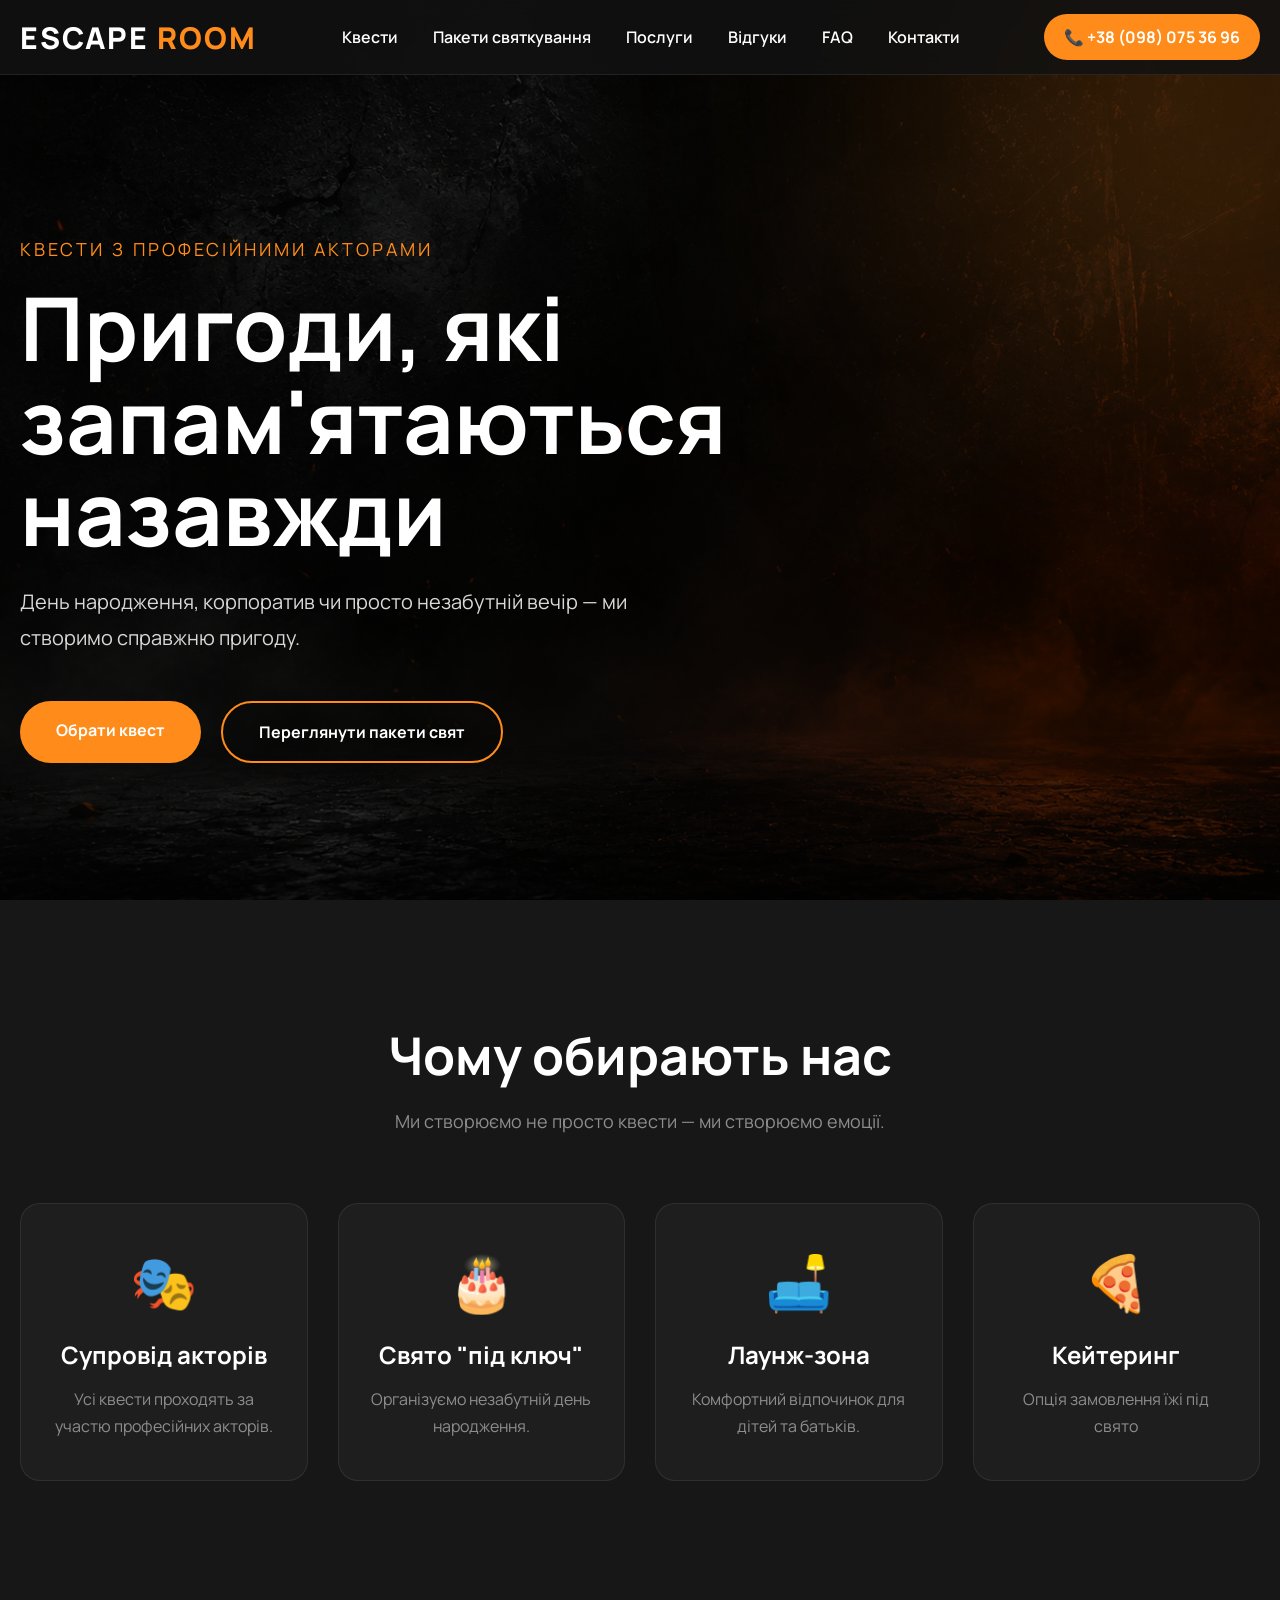
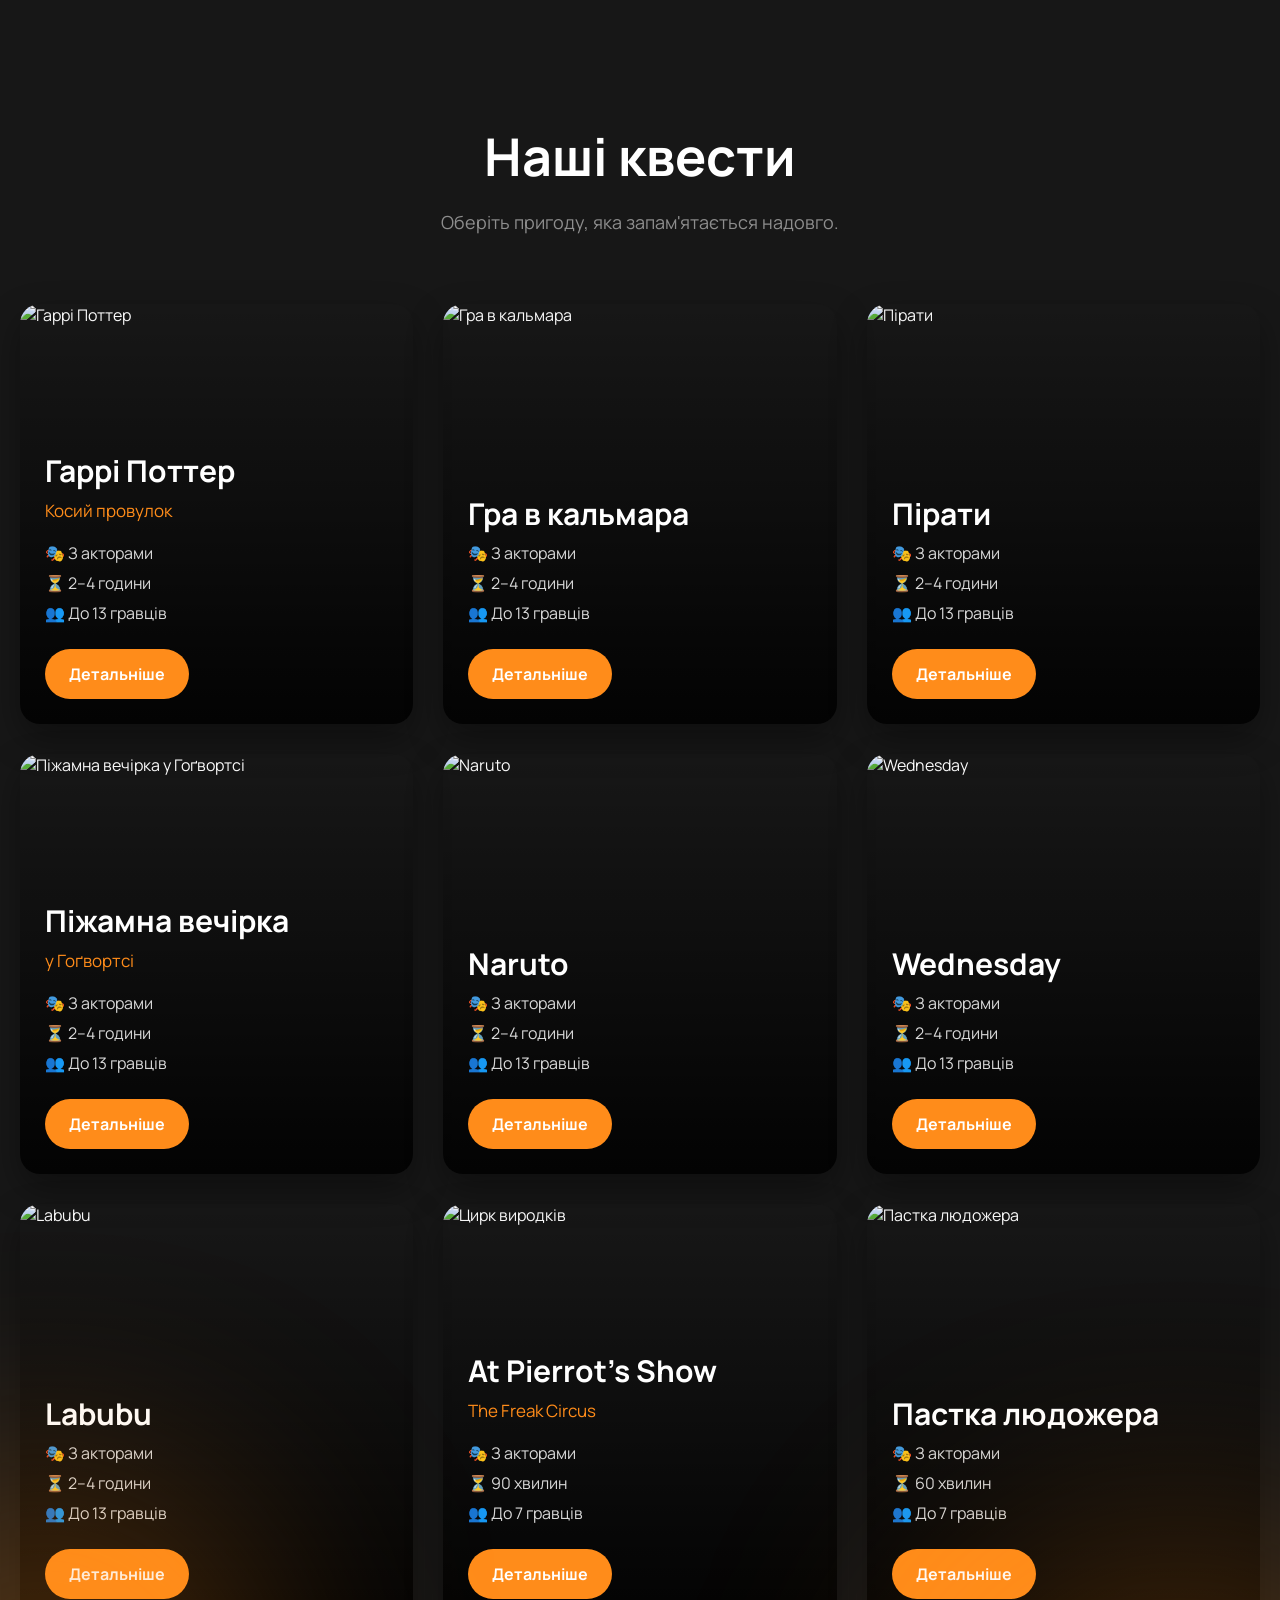
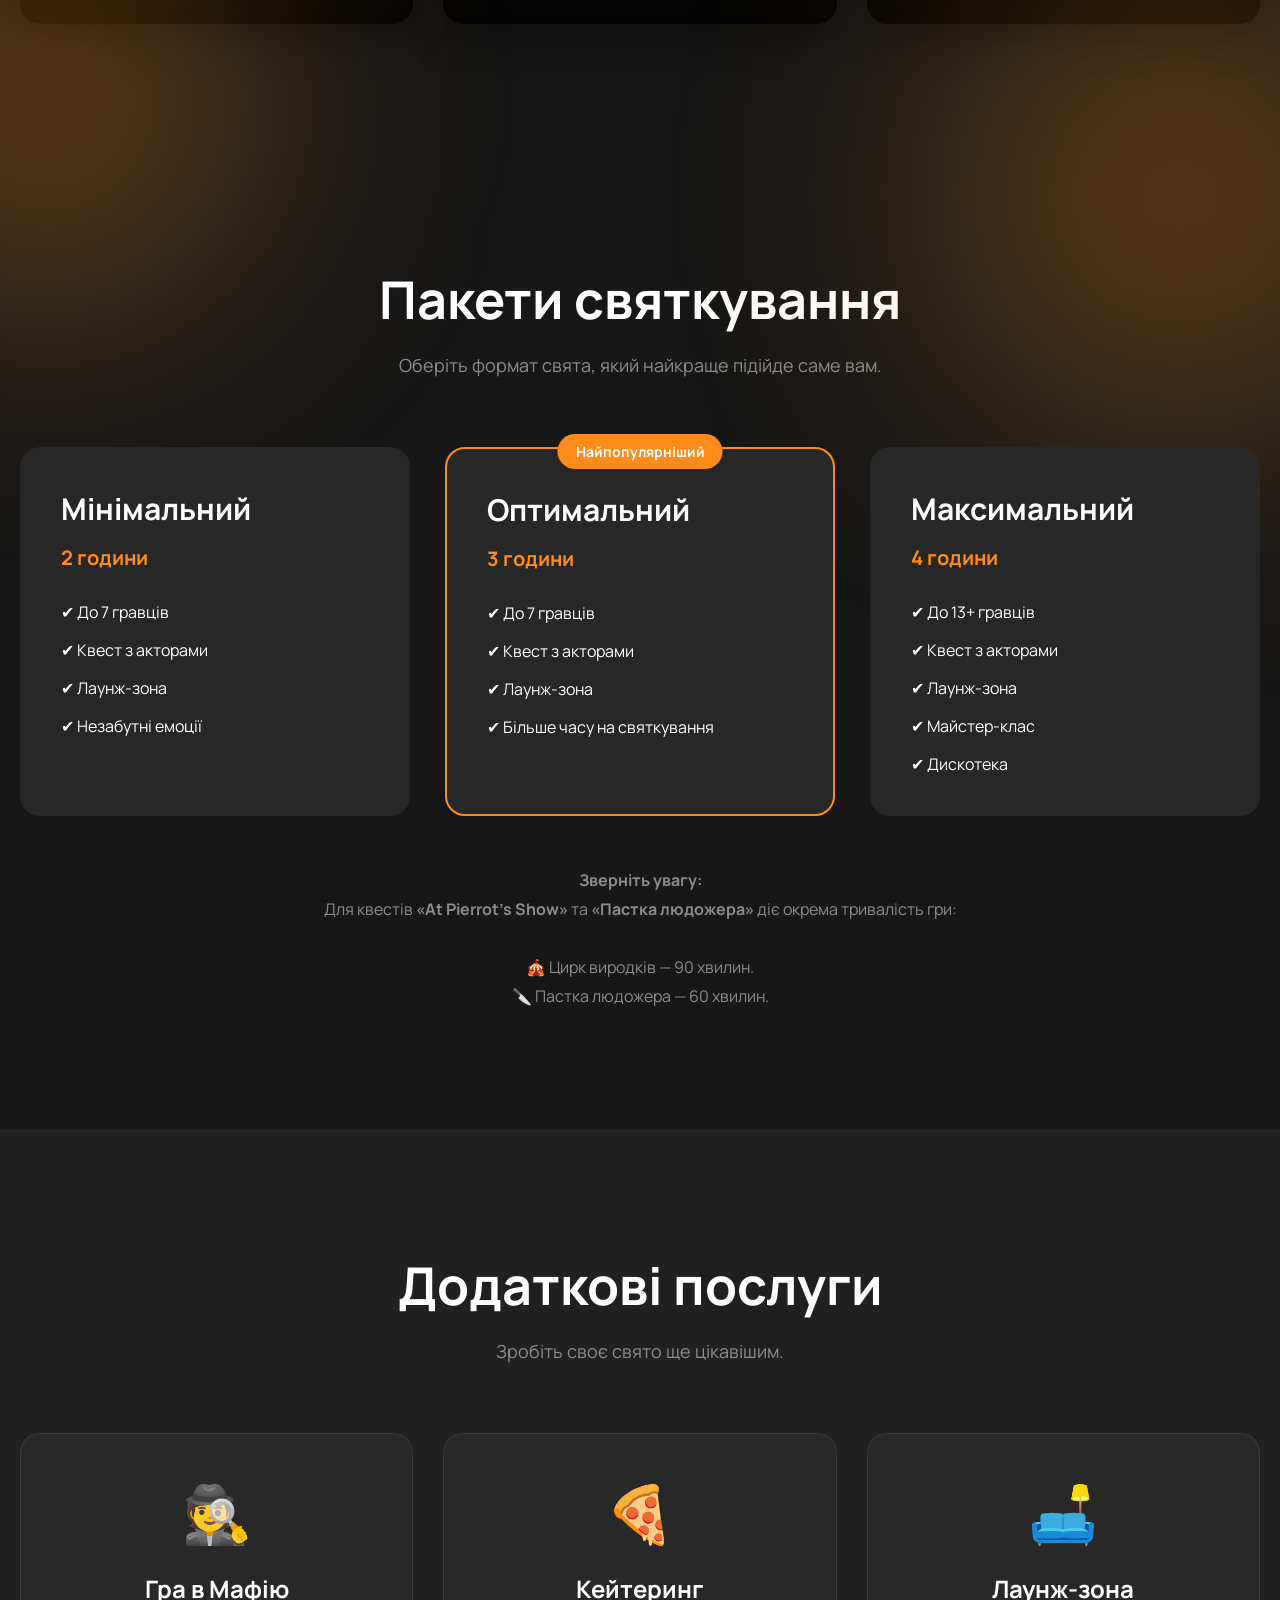
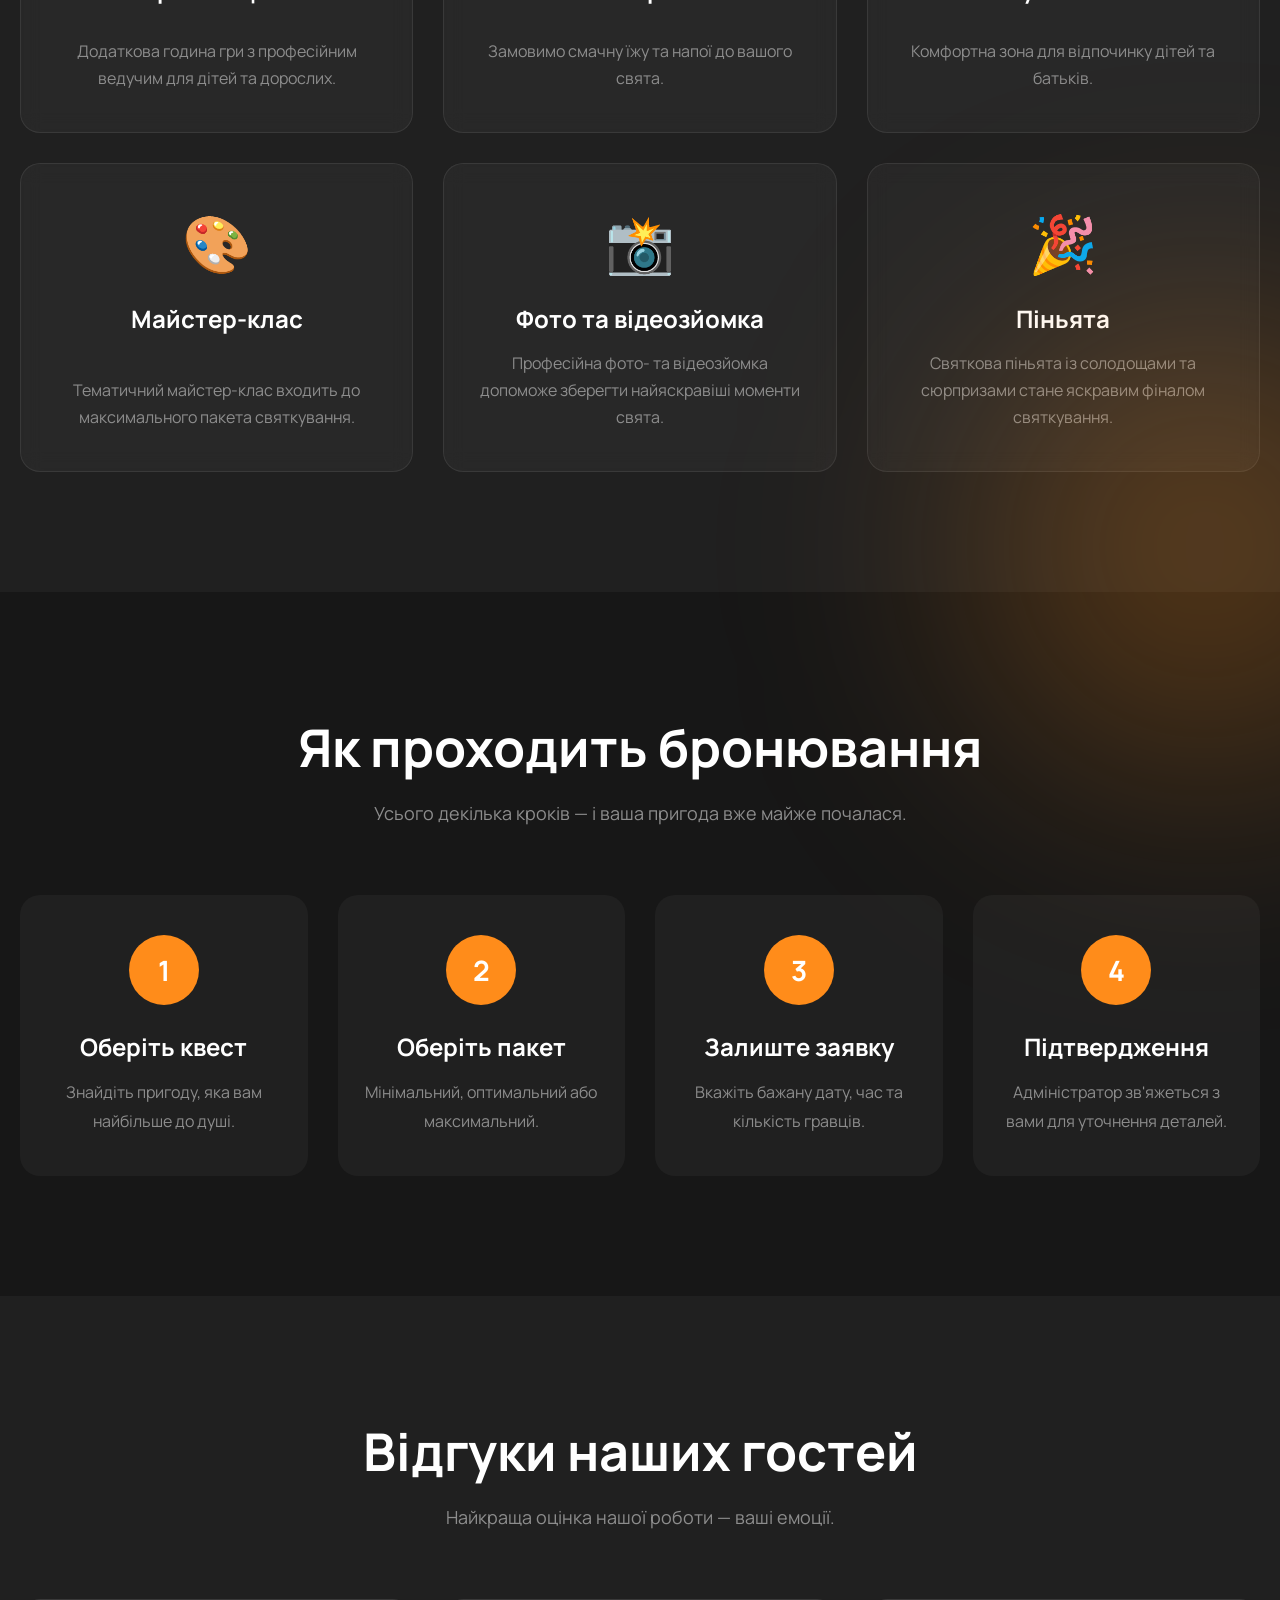
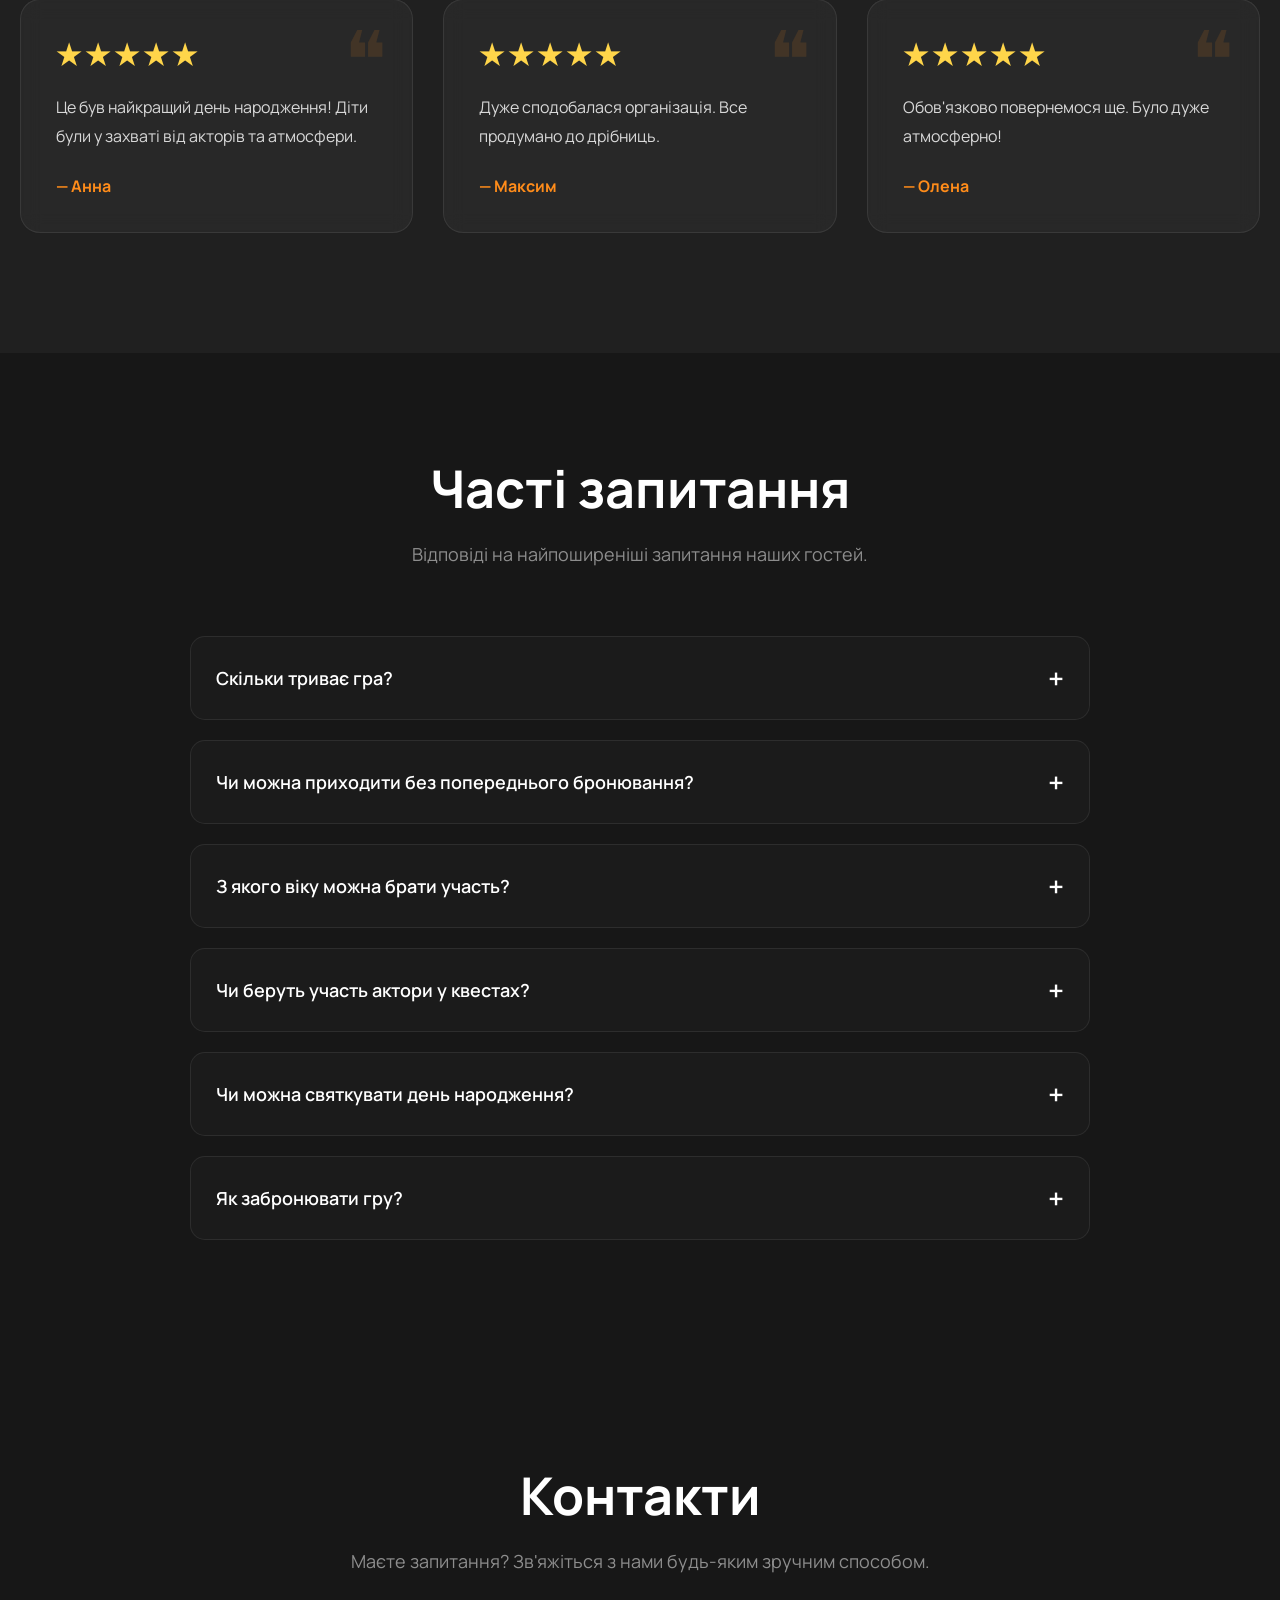
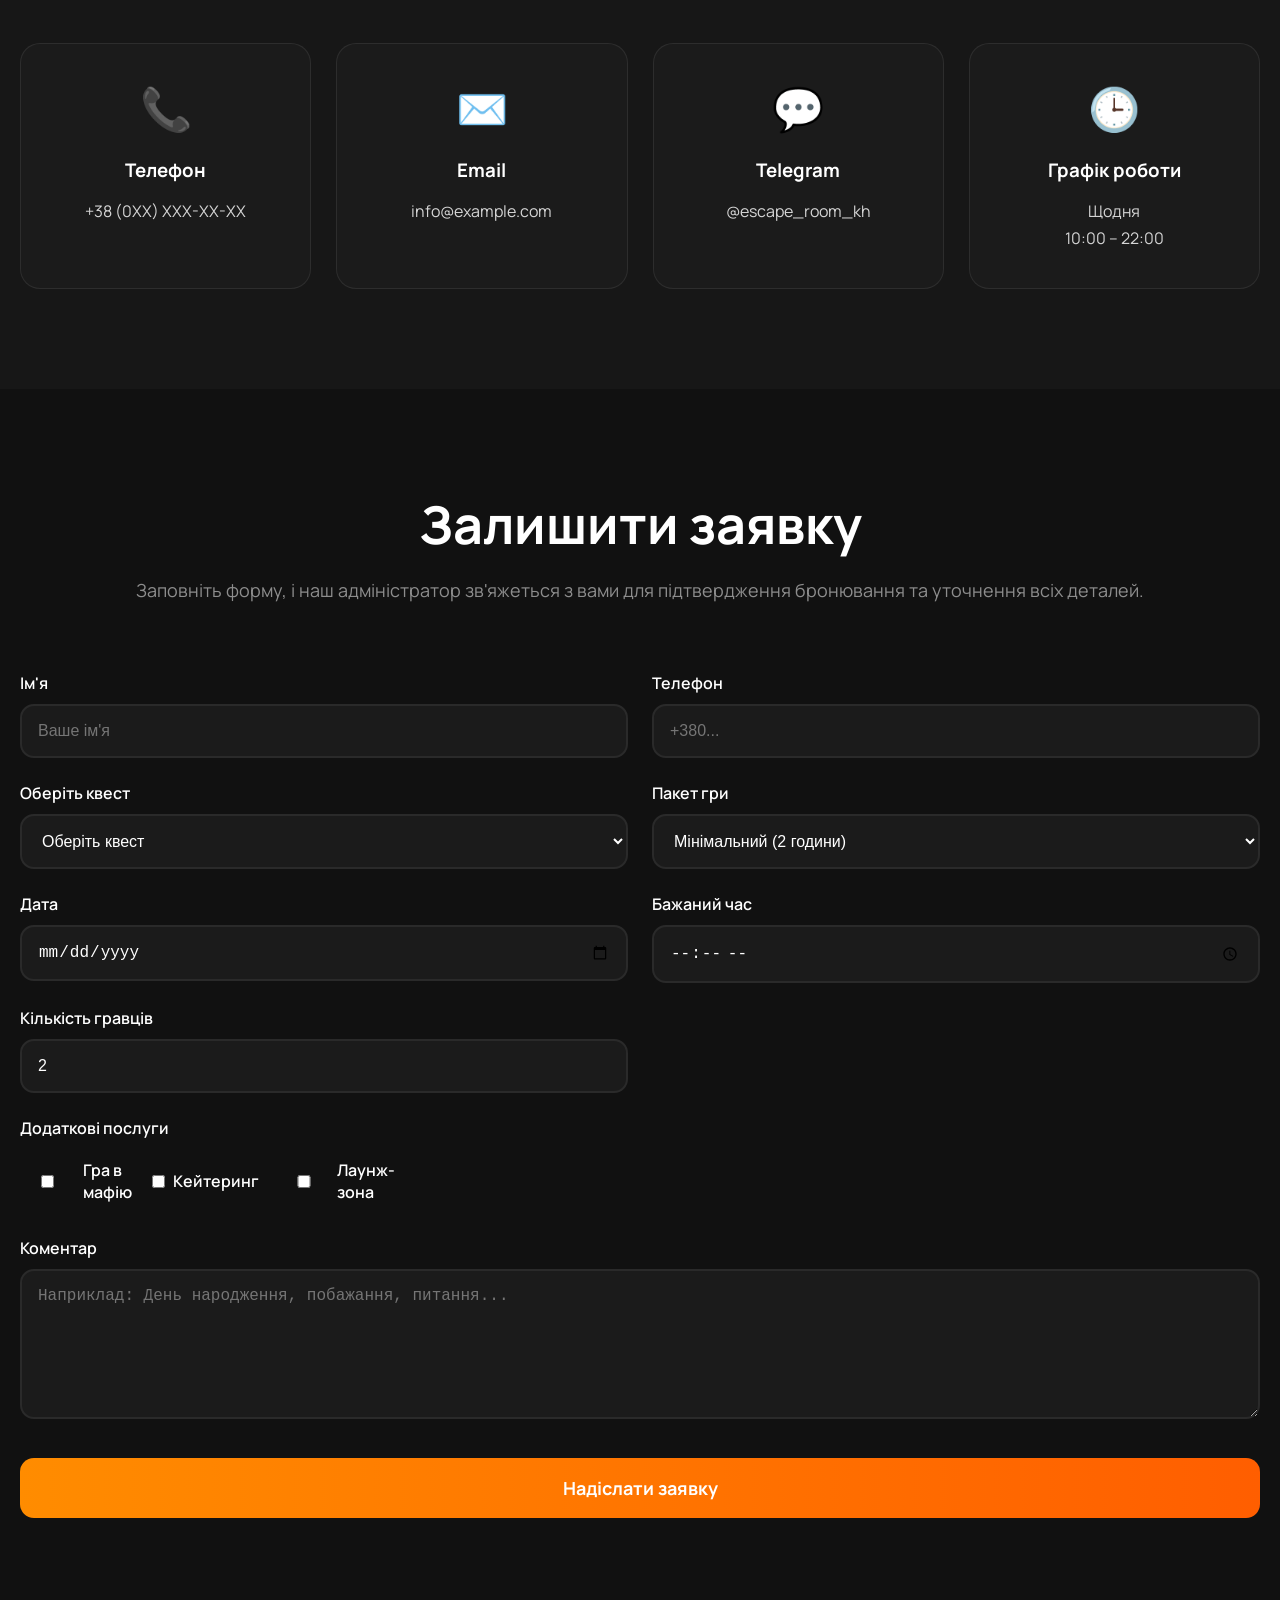
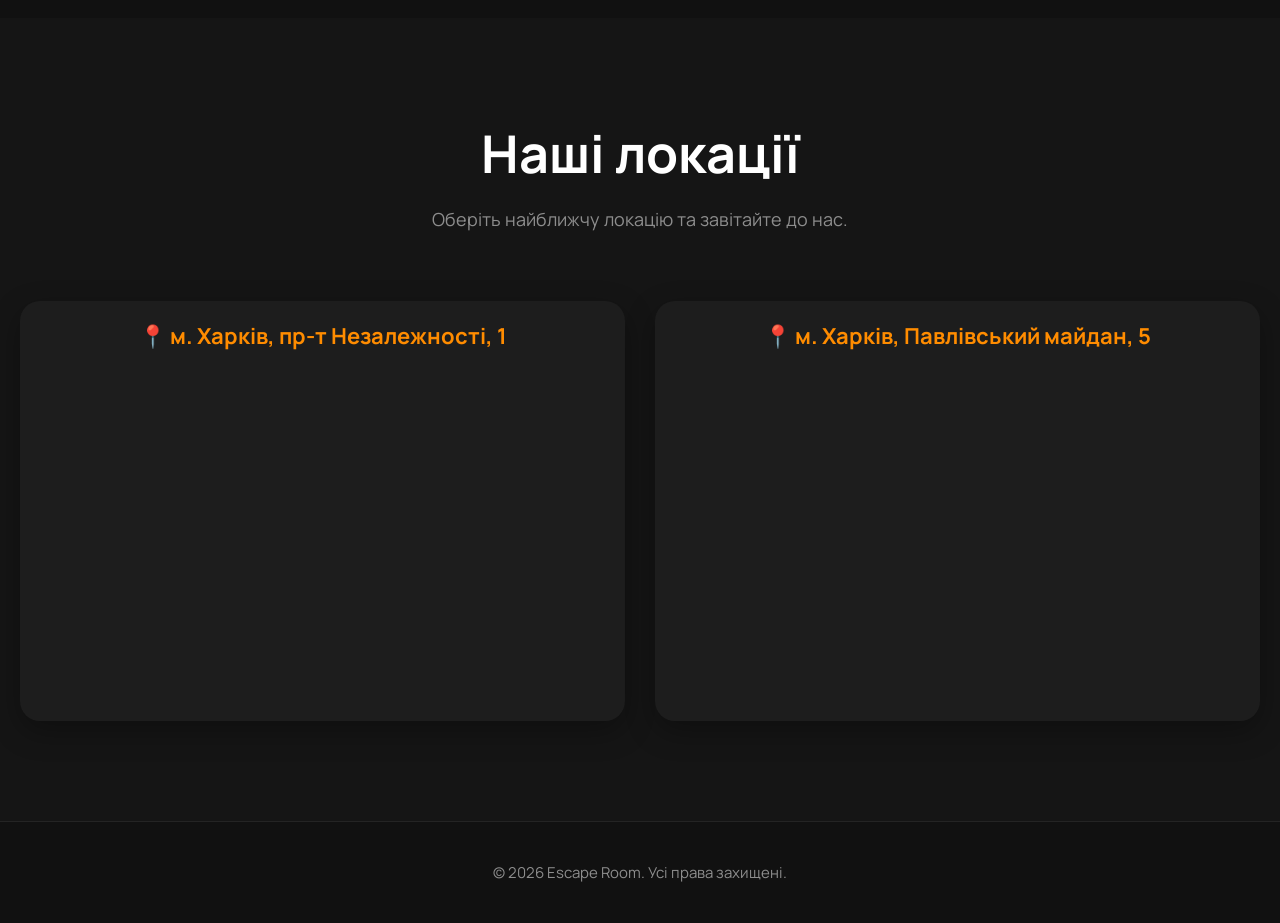
==== commit 9a3f0b8b: "add all" ====
--- a/index.html
+++ b/index.html
@@ -37,7 +37,7 @@
         <nav class="nav">
           <a href="#quests">Квести</a>
 
-          <a href="#packages">Пакети</a>
+          <a href="#packages">Пакети святкування</a>
 
           <a href="#services">Послуги</a>
 
@@ -48,7 +48,7 @@
           <a href="#contacts">Контакти</a>
         </nav>
 
-        <a href="tel:+380XXXXXXXXX" class="phone"> 📞 +38 (0XX) XXX XX XX </a>
+        <a href="tel:+380996634829" class="phone"> 📞 +38 (098) 075 36 96 </a>
 
         <button class="burger">
           <span></span>
@@ -75,7 +75,9 @@
           <div class="hero-buttons">
             <a href="#quests" class="btn"> Обрати квест </a>
 
-            <a href="#packages" class="btn btn-outline"> Переглянути пакети </a>
+            <a href="#packages" class="btn btn-outline">
+              Переглянути пакети свят
+            </a>
           </div>
         </div>
       </div>
@@ -92,7 +94,7 @@
           <div class="advantage-card">
             <div class="icon">🎭</div>
 
-            <h3>Живі актори</h3>
+            <h3>Супровід акторів</h3>
 
             <p>Усі квести проходять за участю професійних акторів.</p>
           </div>
@@ -100,7 +102,7 @@
           <div class="advantage-card">
             <div class="icon">🎂</div>
 
-            <h3>Свято під ключ</h3>
+            <h3>Свято "під ключ"</h3>
 
             <p>Організуємо незабутній день народження.</p>
           </div>
@@ -116,9 +118,9 @@
           <div class="advantage-card">
             <div class="icon">🍕</div>
 
-            <h3>Замовлення їжі</h3>
-
-            <p>Можна одразу замовити їжу до свята.</p>
+            <h3>Кейтеринг</h3>
+
+            <p>Опція замовлення їжі під свято</p>
           </div>
         </div>
       </div>
@@ -143,7 +145,7 @@
               <div class="quest-info">
                 <p>🎭 З акторами</p>
                 <p>⏳ 2–4 години</p>
-                <p>👥 До 13+</p>
+                <p>👥 До 13 гравців</p>
               </div>
 
               <button class="details-btn">Детальніше</button>
@@ -158,7 +160,7 @@
               <div class="quest-info">
                 <p>🎭 З акторами</p>
                 <p>⏳ 2–4 години</p>
-                <p>👥 До 13+</p>
+                <p>👥 До 13 гравців</p>
               </div>
 
               <button class="details-btn">Детальніше</button>
@@ -173,7 +175,7 @@
               <div class="quest-info">
                 <p>🎭 З акторами</p>
                 <p>⏳ 2–4 години</p>
-                <p>👥 До 13+</p>
+                <p>👥 До 13 гравців</p>
               </div>
 
               <button class="details-btn">Детальніше</button>
@@ -193,7 +195,7 @@
               <div class="quest-info">
                 <p>🎭 З акторами</p>
                 <p>⏳ 2–4 години</p>
-                <p>👥 До 13+</p>
+                <p>👥 До 13 гравців</p>
               </div>
 
               <button class="details-btn">Детальніше</button>
@@ -208,7 +210,7 @@
               <div class="quest-info">
                 <p>🎭 З акторами</p>
                 <p>⏳ 2–4 години</p>
-                <p>👥 До 13+</p>
+                <p>👥 До 13 гравців</p>
               </div>
 
               <button class="details-btn">Детальніше</button>
@@ -223,7 +225,7 @@
               <div class="quest-info">
                 <p>🎭 З акторами</p>
                 <p>⏳ 2–4 години</p>
-                <p>👥 До 13+</p>
+                <p>👥 До 13 гравців</p>
               </div>
 
               <button class="details-btn">Детальніше</button>
@@ -238,7 +240,7 @@
               <div class="quest-info">
                 <p>🎭 З акторами</p>
                 <p>⏳ 2–4 години</p>
-                <p>👥 До 13+</p>
+                <p>👥 До 13 гравців</p>
               </div>
 
               <button class="details-btn">Детальніше</button>
@@ -248,7 +250,7 @@
             <img src="images/quests/circus.jpg" alt="Цирк виродків" />
 
             <div class="quest-overlay">
-              <h3>The Freak Circus</h3>
+              <h3>At Pierrot's Show</h3>
 
               <span>The Freak Circus</span>
 
@@ -343,7 +345,7 @@
             <strong>Зверніть увагу:</strong><br />
 
             Для квестів
-            <strong>«Цирк виродків»</strong>
+            <strong>«At Pierrot's Show»</strong>
             та
             <strong>«Пастка людожера»</strong>
             діє окрема тривалість гри:
@@ -355,49 +357,67 @@
         </div>
       </div>
     </section>
-    <section class="services" id="services">
-      <div class="container">
-        <div class="section-title">
-          <h2>Додаткові послуги</h2>
-
-          <p>Зробіть своє свято ще цікавішим.</p>
-        </div>
-
-        <div class="services-grid">
-          <div class="service-card">
-            <div class="service-icon">🕵️</div>
-
-            <h3>Гра в Мафію</h3>
-
-            <p>Додаткова година гри з ведучим.</p>
-          </div>
-
-          <div class="service-card">
-            <div class="service-icon">🍕</div>
-
-            <h3>Замовлення їжі</h3>
-
-            <p>Замовимо їжу до вашого свята.</p>
-          </div>
-
-          <div class="service-card">
-            <div class="service-icon">🛋️</div>
-
-            <h3>Лаунж-зона</h3>
-
-            <p>Комфортна зона для відпочинку дітей та батьків.</p>
-          </div>
-
-          <div class="service-card">
-            <div class="service-icon">🎨</div>
-
-            <h3>Майстер-клас</h3>
-
-            <p>Входить до максимального пакета.</p>
-          </div>
-        </div>
-      </div>
-    </section>
+   <section class="services" id="services">
+  <div class="container">
+    <div class="section-title">
+      <h2>Додаткові послуги</h2>
+
+      <p>Зробіть своє свято ще цікавішим.</p>
+    </div>
+
+    <div class="services-grid">
+
+      <div class="service-card">
+        <div class="service-icon">🕵️</div>
+
+        <h3>Гра в Мафію</h3>
+
+        <p>Додаткова година гри з професійним ведучим для дітей та дорослих.</p>
+      </div>
+
+      <div class="service-card">
+        <div class="service-icon">🍕</div>
+
+        <h3>Кейтеринг</h3>
+
+        <p>Замовимо смачну їжу та напої до вашого свята.</p>
+      </div>
+
+      <div class="service-card">
+        <div class="service-icon">🛋️</div>
+
+        <h3>Лаунж-зона</h3>
+
+        <p>Комфортна зона для відпочинку дітей та батьків.</p>
+      </div>
+
+      <div class="service-card">
+        <div class="service-icon">🎨</div>
+
+        <h3>Майстер-клас</h3>
+
+        <p>Тематичний майстер-клас входить до максимального пакета святкування.</p>
+      </div>
+
+      <div class="service-card">
+        <div class="service-icon">📸</div>
+
+        <h3>Фото та відеозйомка</h3>
+
+        <p>Професійна фото- та відеозйомка допоможе зберегти найяскравіші моменти свята.</p>
+      </div>
+
+      <div class="service-card">
+        <div class="service-icon">🎉</div>
+
+        <h3>Піньята</h3>
+
+        <p>Святкова піньята із солодощами та сюрпризами стане яскравим фіналом святкування.</p>
+      </div>
+
+    </div>
+  </div>
+</section>
 
     <section class="booking-steps">
       <div class="container">
@@ -560,6 +580,44 @@
       </div>
     </section>
     <section class="contacts" id="contacts">
+  <div class="container">
+
+    <div class="section-title">
+      <h2>Контакти</h2>
+      <p>Маєте запитання? Зв'яжіться з нами будь-яким зручним способом.</p>
+    </div>
+
+    <div class="contacts-grid">
+
+      <div class="contact-card">
+        <div class="contact-icon">📞</div>
+        <h3>Телефон</h3>
+        <a href="tel:+380XXXXXXXXX">+38 (0XX) XXX-XX-XX</a>
+      </div>
+
+      <div class="contact-card">
+        <div class="contact-icon">✉️</div>
+        <h3>Email</h3>
+        <a href="mailto:info@example.com">info@example.com</a>
+      </div>
+
+      <div class="contact-card">
+        <div class="contact-icon">💬</div>
+        <h3>Telegram</h3>
+        <a href="#">@escape_room_kh</a>
+      </div>
+
+      <div class="contact-card">
+        <div class="contact-icon">🕒</div>
+        <h3>Графік роботи</h3>
+        <p>Щодня<br>10:00 – 22:00</p>
+      </div>
+
+    </div>
+
+  </div>
+</section>
+    <!-- <section class="contacts" id="contacts">
       <div class="container contacts-grid">
         <div class="contacts-info">
           <h2>Контакти</h2>
@@ -575,14 +633,14 @@
 
             <li>🕒 Щодня 10:00–22:00</li>
           </ul>
-        </div>
-
-        <div class="map">
-          <!-- Здесь позже вставим Google Maps -->
+        </div> -->
+
+        <!-- <div class="map">
+           Здесь позже вставим Google Maps 
 
           <div class="map-placeholder">Карта буде тут</div>
         </div>
-      </div>
+      </div> -->
     </section>
     <section class="booking" id="booking">
       <div class="container">
@@ -628,7 +686,7 @@
               <option>Наруто</option>
               <option>Пірати Карибського моря</option>
               <option>Венздей</option>
-              <option>The freak circus</option>
+              <option>At Pierrot's Show</option>
               <option>Пастка людожера</option>
               <option>Лабубу</option>
             </select>
@@ -795,5 +853,7 @@
     <script src="js/animation.js"></script>
 
     <button class="scroll-top">↑</button>
+
+    <div class="overlay"></div>
   </body>
 </html>
--- a/css/style.css
+++ b/css/style.css
@@ -50,6 +50,7 @@
 html {
 
     scroll-behavior: smooth;
+    overflow-x: hidden;
 
 }
 
@@ -297,55 +298,98 @@
 
 }
 
+.mobile-logo{
+
+    margin-bottom:25px;
+
+    display:flex;
+    justify-content:center;
+    align-items:center;
+}
+
+.mobile-logo img{
+
+    width:150px;
+
+    height:auto;
+}
+
 .burger {
-
     display: none;
 
-    width: 40px;
-
-    height: 30px;
+    width: 48px;
+    height: 48px;
+
+    border-radius: 16px;
+
+    background: rgba(255, 255, 255, .06);
+
+    border: 1px solid rgba(255, 255, 255, .1);
+
+    backdrop-filter: blur(12px);
+
+    position: relative;
 
     cursor: pointer;
 
-    position: relative;
-
-    z-index: 1200;
-
-}
-
+    transition: .35s;
+
+    z-index: 1500;
+}
+
+.burger:hover {
+
+    border-color: var(--orange);
+
+    background: rgba(255, 140, 26, .15);
+
+    box-shadow: 0 0 18px rgba(255, 140, 26, .25);
+
+}
 .burger span {
-
     position: absolute;
 
-    left: 0;
-
-    width: 100%;
-
-    height: 3px;
-
-    background: white;
-
-    border-radius: 10px;
-
-    transition: .3s;
-
+    left: 50%;
+
+    width: 22px;
+    height: 2px;
+
+    background: #fff;
+
+    transform: translateX(-50%);
+
+    transition: .35s;
 }
 
 .burger span:nth-child(1) {
-
-    top: 0;
-
+    top: 16px;
 }
 
 .burger span:nth-child(2) {
-
-    top: 13px;
-
+    top: 23px;
 }
 
 .burger span:nth-child(3) {
-
-    bottom: 0;
+    top: 30px;
+}
+
+.burger.active span:nth-child(1) {
+
+    transform:
+        translate(-50%, 7px) rotate(45deg);
+
+}
+
+.burger.active span:nth-child(2) {
+
+    opacity: 0;
+
+}
+
+.burger.active span:nth-child(3) {
+
+    transform:
+        translate(-50%, -7px) rotate(-45deg);
 
 }
 
@@ -356,29 +400,27 @@
 }
 
 .overlay {
-
     position: fixed;
-
     inset: 0;
 
-    background: rgba(0, 0, 0, .55);
+    background: rgba(0,0,0,.55);
+    backdrop-filter: blur(6px);
 
     opacity: 0;
-
     visibility: hidden;
 
-    transition: .3s;
-
-    z-index: 1000;
-
+    transition: .35s;
+
+    z-index: 1300;
 }
 
 .overlay.active {
-
     opacity: 1;
-
     visibility: visible;
-
+}
+
+body.lock {
+    overflow: hidden;
 }
 
 .hero {
@@ -966,75 +1008,71 @@
 /* ==========================================================
    SERVICES
 ========================================================== */
-
 .services {
-
     padding: 120px 0;
-
     background: var(--bg-secondary);
-
 }
 
 .services-grid {
-
     display: grid;
 
-    grid-template-columns: repeat(4, 1fr);
+    grid-template-columns: repeat(3, 1fr);
 
     gap: 30px;
 
+    margin-top: 50px;
 }
 
 .service-card {
-
     background: rgba(255, 255, 255, .04);
 
     border: 1px solid var(--border);
 
     border-radius: var(--radius);
 
-    padding: 45px 30px;
+    padding: 40px 30px;
 
     text-align: center;
 
-    transition: .35s ease;
-
     backdrop-filter: blur(10px);
 
+    transition: all .35s ease;
+
+    display: flex;
+    flex-direction: column;
+    align-items: center;
+
+    min-height: 300px;
 }
 
 .service-card:hover {
-
     transform: translateY(-10px);
 
     border-color: rgba(255, 140, 26, .4);
 
     box-shadow: 0 15px 35px rgba(255, 140, 26, .15);
-
 }
 
 .service-icon {
-
-    font-size: 58px;
-
-    margin-bottom: 25px;
-
+    font-size: 56px;
+
+    margin-bottom: 22px;
 }
 
 .service-card h3 {
-
     font-size: 24px;
 
     margin-bottom: 15px;
 
+    line-height: 1.3;
 }
 
 .service-card p {
-
     color: var(--gray);
 
     line-height: 1.7;
 
+    margin-top: auto;
 }
 
 /* ==========================================================
@@ -1253,7 +1291,7 @@
 /* ==========================================================
    FAQ
 ========================================================== */
-
+/* 
 .faq {
 
     padding: 120px 0;
@@ -1338,13 +1376,58 @@
 
     transition: .35s ease;
 
-}
+} */
 
 /* ==========================================================
    CONTACTS
 ========================================================== */
-
 .contacts {
+    padding: 100px 0;
+}
+
+.contacts-grid {
+    display: grid;
+    grid-template-columns: repeat(4, 1fr);
+    gap: 25px;
+    margin-top: 50px;
+}
+
+.contact-card {
+    background: #1b1b1b;
+    border-radius: 20px;
+    padding: 35px 25px;
+    text-align: center;
+    transition: .3s;
+    border: 1px solid rgba(255, 255, 255, .08);
+}
+
+.contact-card:hover {
+    transform: translateY(-6px);
+    border-color: #ff8c00;
+}
+
+.contact-icon {
+    font-size: 42px;
+    margin-bottom: 20px;
+}
+
+.contact-card h3 {
+    color: #fff;
+    margin-bottom: 15px;
+}
+
+.contact-card a,
+.contact-card p {
+    color: #d5d5d5;
+    text-decoration: none;
+    line-height: 1.7;
+}
+
+.contact-card a:hover {
+    color: #ff8c00;
+}
+/* 
+.contacts {
 
     padding: 120px 0;
 
@@ -1428,7 +1511,7 @@
 
     font-size: 22px;
 
-}
+} */
 
 /* ==========================================================
    FOOTER
--- a/css/media.css
+++ b/css/media.css
@@ -7,31 +7,220 @@
     .services-grid,
     .steps-grid,
     .reviews-grid {
-
         grid-template-columns: repeat(2, 1fr);
-
     }
 
     .packages-grid {
-
-        grid-template-columns: 1fr;
-
+        grid-template-columns: 1fr;
+    }
+
+    .quests-grid {
+        grid-template-columns: repeat(2, 1fr);
     }
 
     .contacts-grid {
-
-        grid-template-columns: 1fr;
-
-    }
-
-    .quests-grid {
-
         grid-template-columns: repeat(2, 1fr);
-
-    }
-
-}
-
+    }
+
+    .burger {
+        display: block;
+    }
+
+    .phone {
+        display: none;
+    }
+
+    @media (max-width: 992px) {
+
+    .logo {
+        font-size: 22px;
+        letter-spacing: 1px;
+    }
+
+    .header .container {
+        gap: 15px;
+    }
+}
+@media (max-width: 992px) {
+
+    .burger {
+        display: block;
+    }
+
+    .phone {
+        display: none;
+    }
+.nav {
+    position: fixed;
+
+    top: 20px;
+    left: 20px;
+    right: 20px;
+    bottom: 20px;
+
+    width: auto;
+    max-width: 420px;
+    margin: 0 auto;
+
+    padding: 45px 30px;
+
+    border-radius: 28px;
+
+    background: rgba(24, 24, 24, 0.95);
+    backdrop-filter: blur(18px);
+
+    display: flex;
+    flex-direction: column;
+    justify-content: center;
+    align-items: center;
+    gap: 25px;
+
+    overflow-y: auto;
+
+    opacity: 0;
+    visibility: hidden;
+
+    transform: translateY(-20px) scale(.96);
+
+    transition:
+        opacity .35s ease,
+        transform .35s ease,
+        visibility .35s ease;
+
+    z-index: 1400;
+}
+
+.nav.active {
+    opacity: 1;
+    visibility: visible;
+    transform: translateY(0) scale(1);
+}
+
+   .nav a {
+       width: 100%;
+
+       text-align: center;
+
+       padding: 16px 20px;
+
+       border-radius: 14px;
+
+       font-size: 18px;
+       font-weight: 700;
+
+       transition: .3s;
+   }
+
+.nav a::after{
+    display:none;
+}
+
+.nav a:hover {
+    color: #fff;
+
+    background: rgba(255, 140, 26, .15);
+
+    box-shadow: 0 0 20px rgba(255, 140, 26, .15);
+}
+}
+}
+
+@media (max-width: 768px) {
+
+    .container {
+        width: min(100% - 30px, 100%);
+    }
+
+    .hero {
+        text-align: center;
+    }
+
+    .hero-buttons {
+        justify-content: center;
+        flex-wrap: wrap;
+    }
+
+    .hero h1 {
+        font-size: 48px;
+    }
+
+    .hero p {
+        font-size: 18px;
+    }
+
+    .section-title {
+        margin-bottom: 45px;
+    }
+
+    section {
+        padding: 80px 0 !important;
+    }
+
+    .advantages-grid,
+    .services-grid,
+    .steps-grid,
+    .reviews-grid,
+    .quests-grid,
+    .contacts-grid,
+    .booking-form,
+    .locations-grid,
+    .modal-content {
+        grid-template-columns: 1fr;
+    }
+
+    .contacts-info {
+        text-align: center;
+    }
+
+    .contacts-info ul {
+        align-items: center;
+    }
+
+    .footer {
+        padding: 30px 0;
+    }
+
+    .checkboxes {
+        flex-direction: column;
+        gap: 12px;
+    }
+
+    .location-card iframe {
+        height: 300px;
+    }
+
+    .location-card h3 {
+        font-size: 18px;
+    }
+
+    .modal-image {
+        height: 260px;
+    }
+
+    .modal-body {
+        padding: 30px;
+    }
+
+    .modal-title {
+        font-size: 30px;
+    }
+}
+
+@media (max-width: 480px) {
+
+    .hero h1 {
+        font-size: 38px;
+    }
+
+    .hero p {
+        font-size: 16px;
+    }
+
+    .btn,
+    .details-btn {
+        width: 100%;
+    }
+}
 @media (max-width:768px) {
 
     .container {
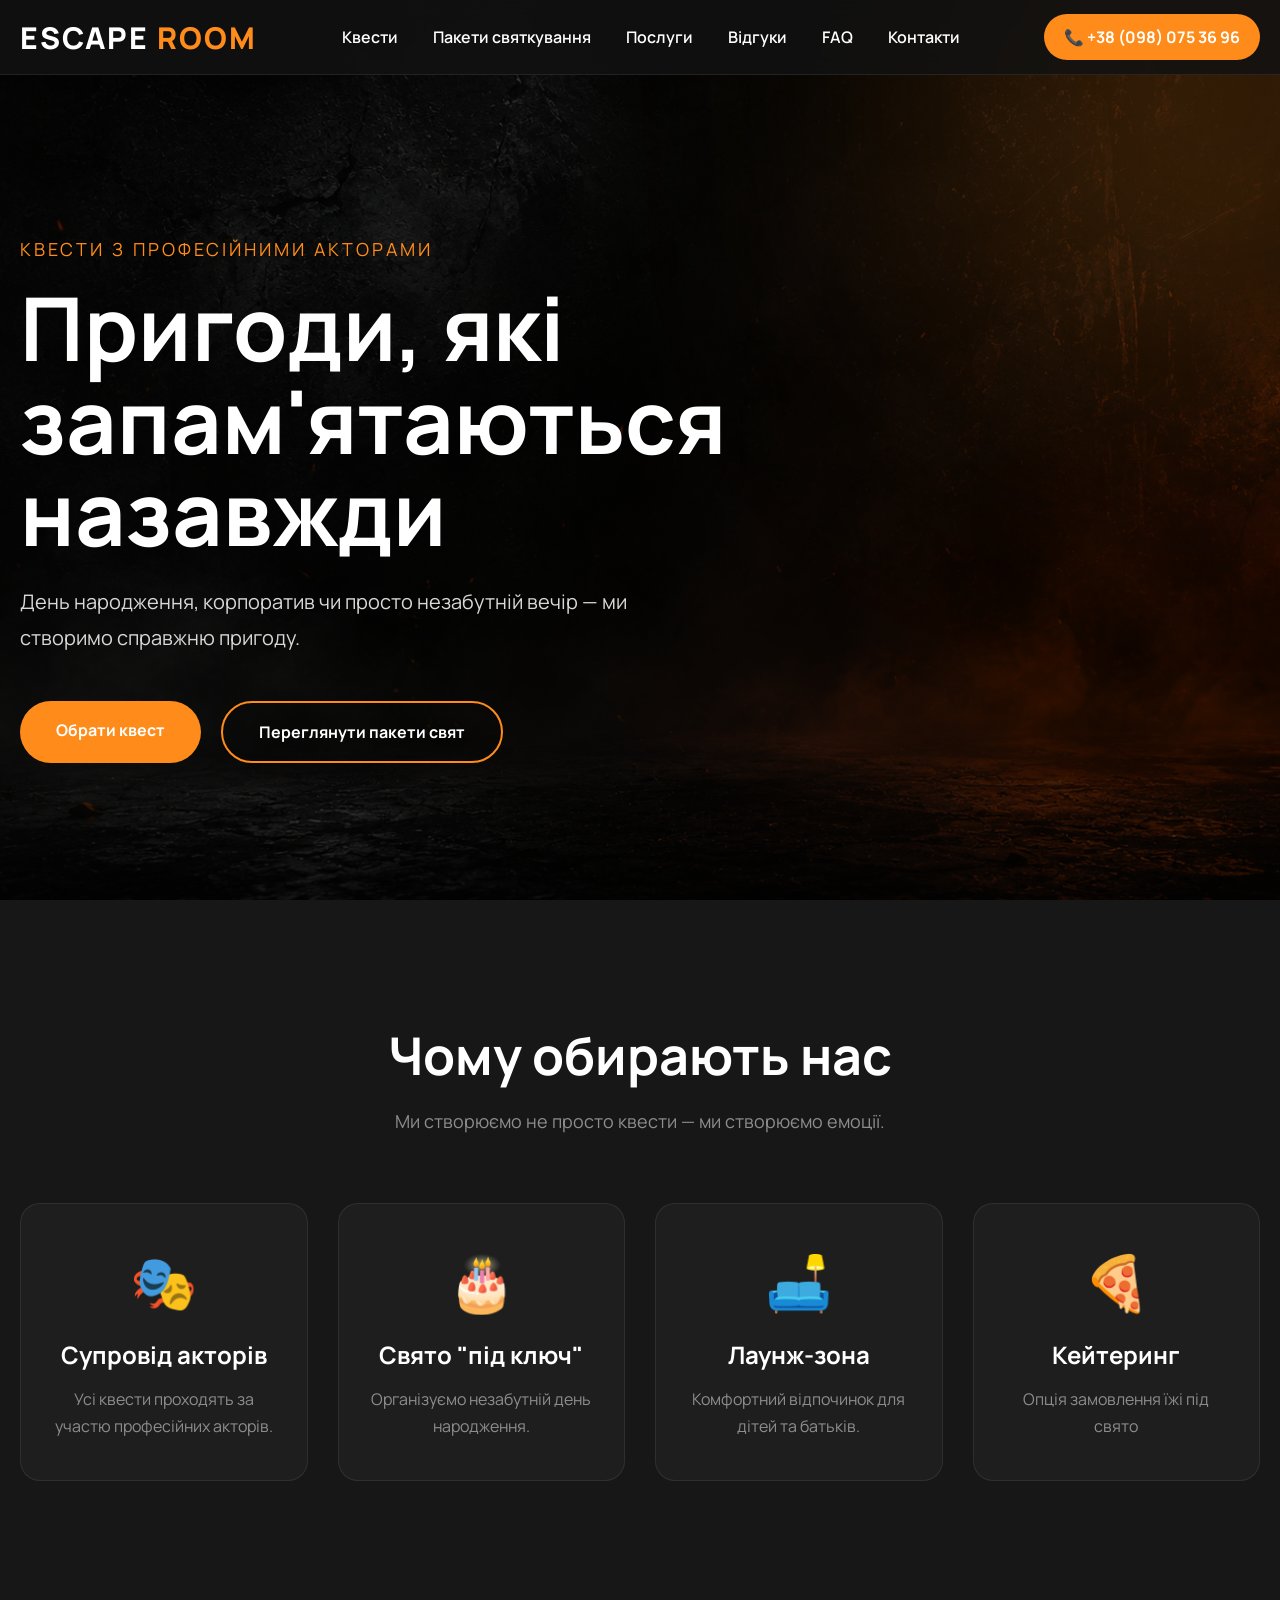
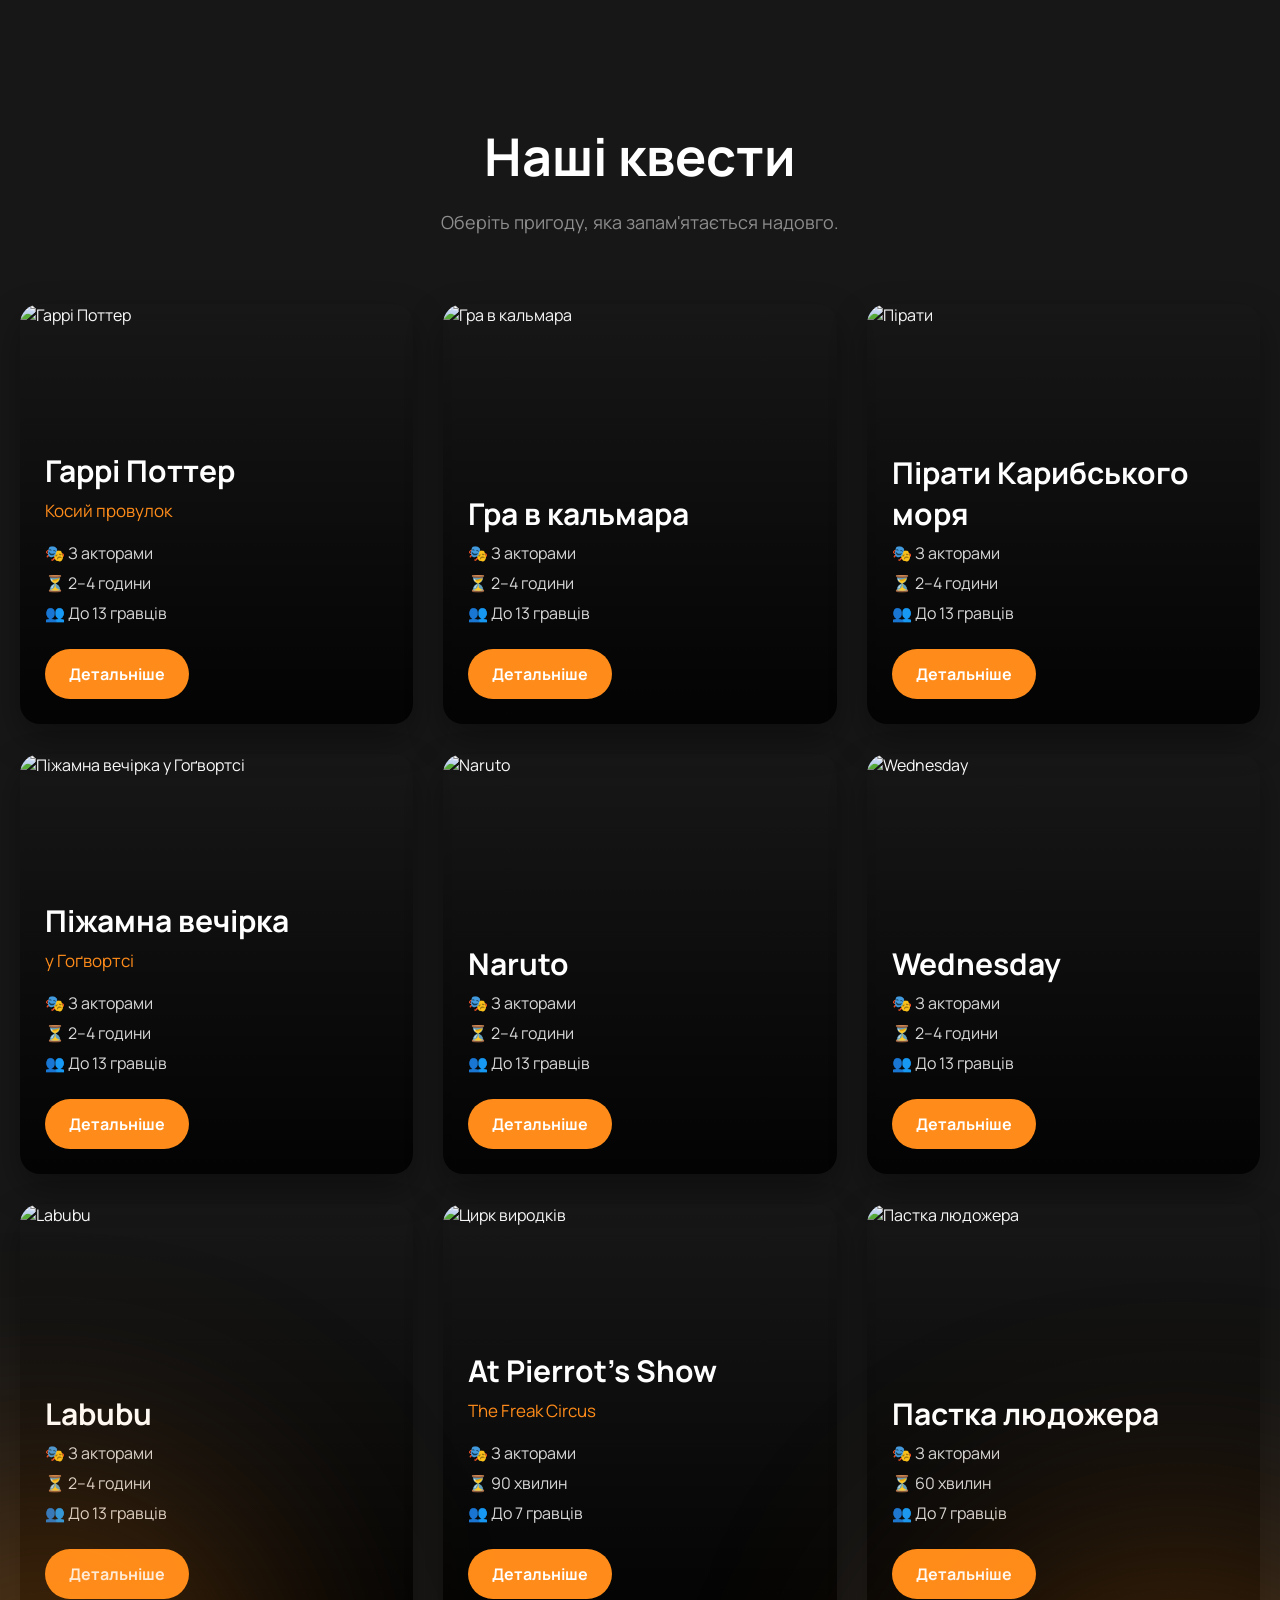
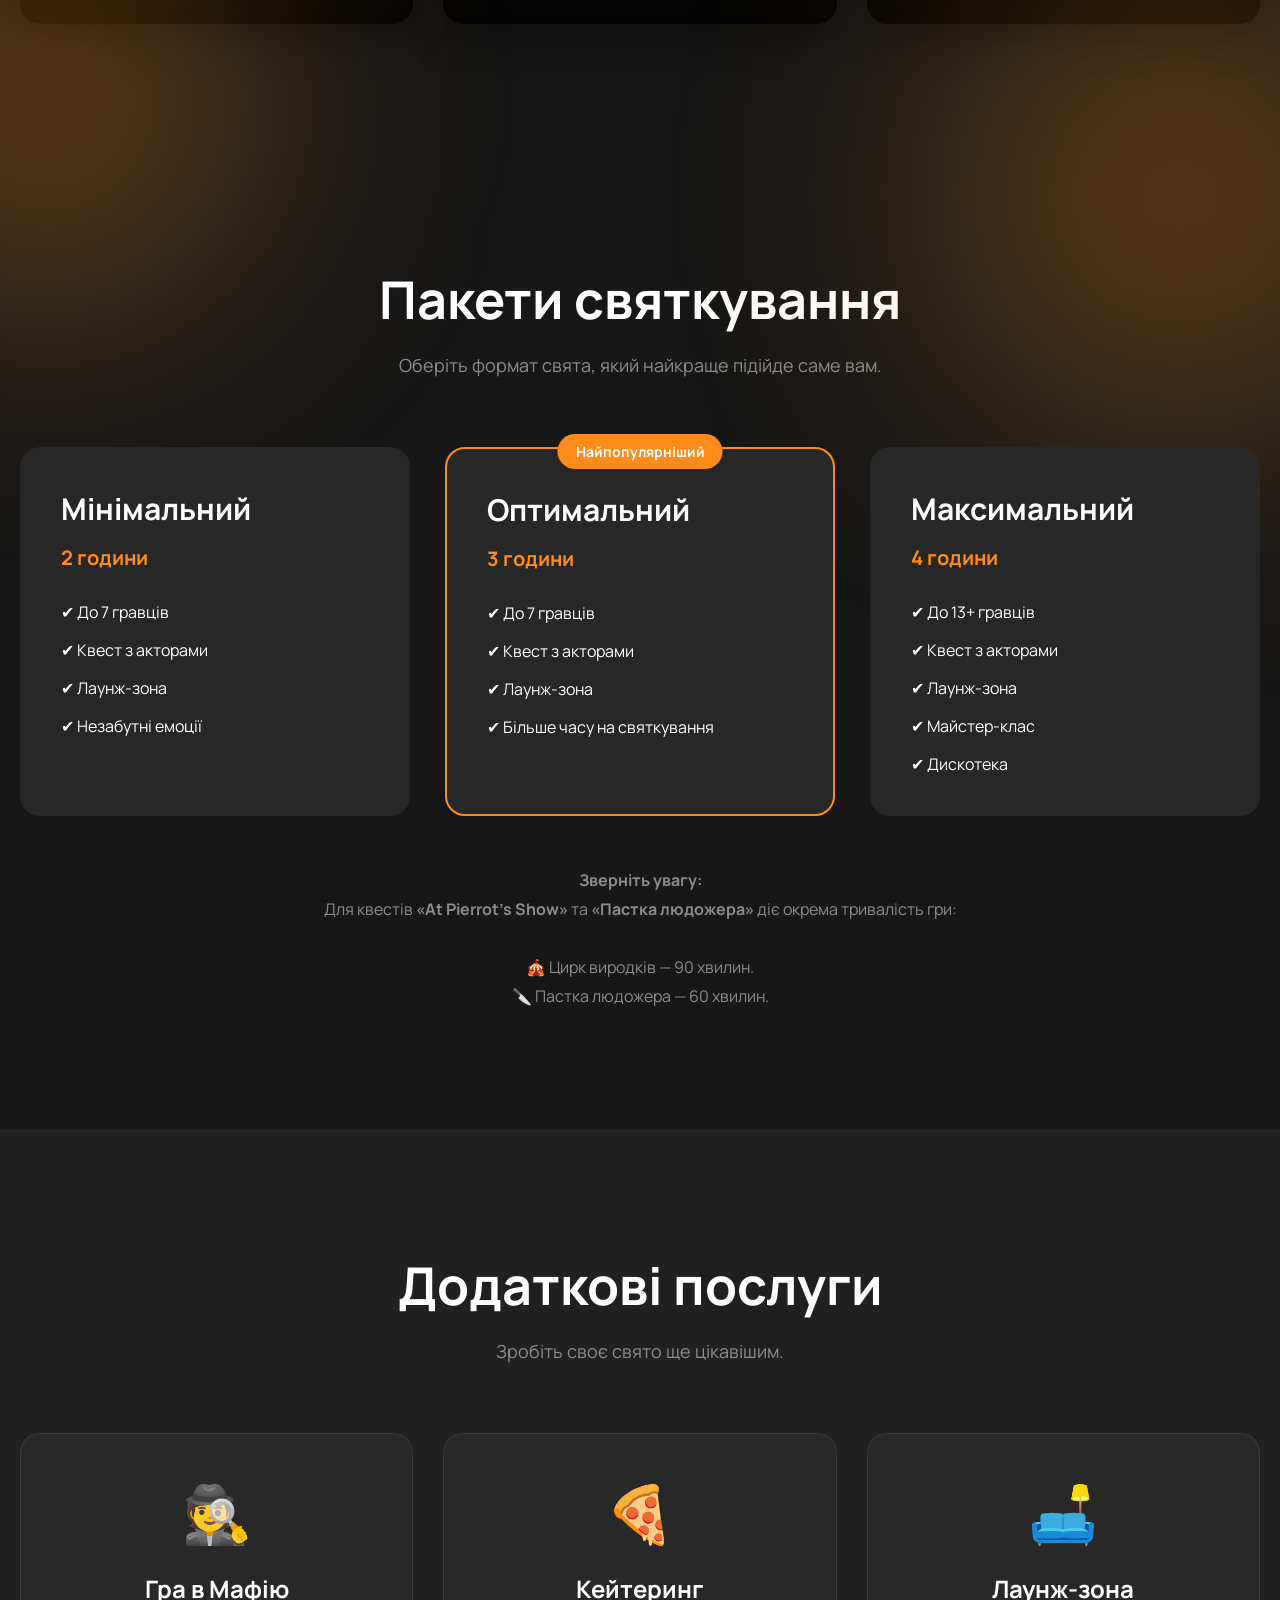
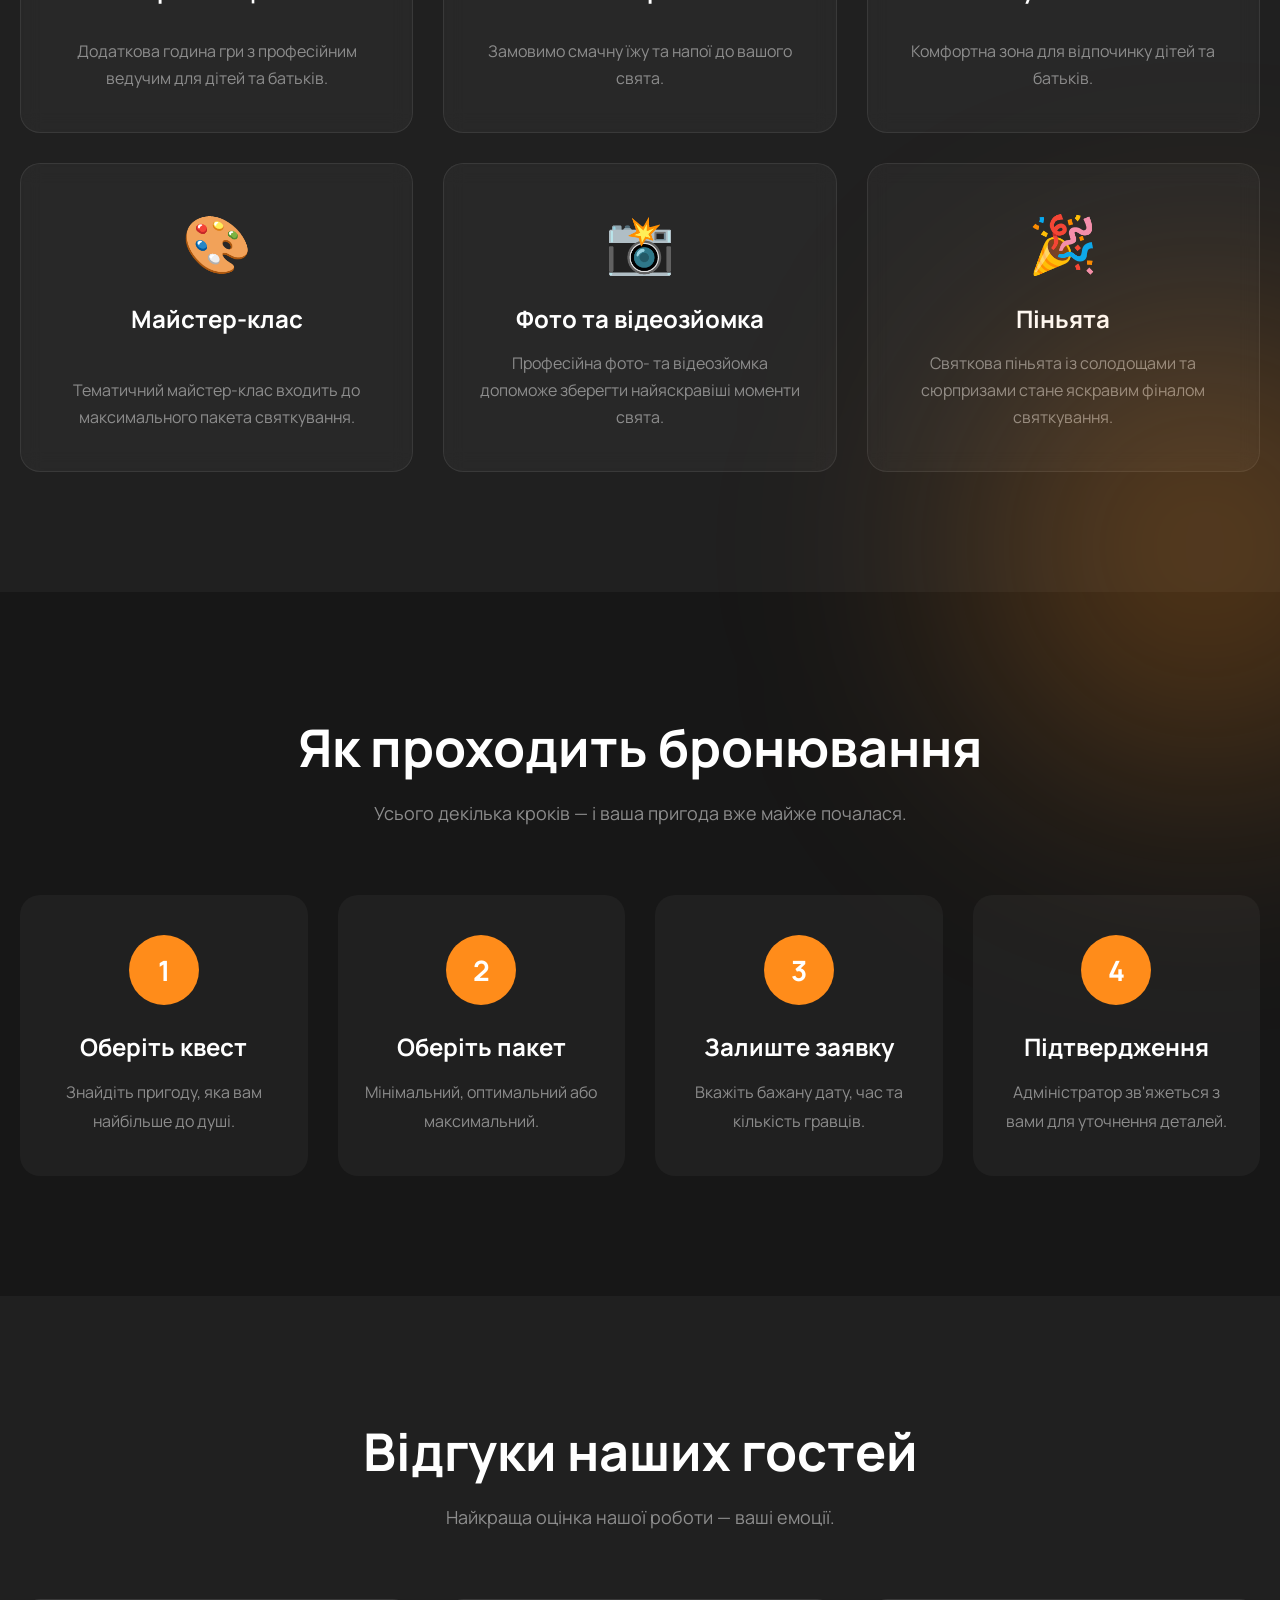
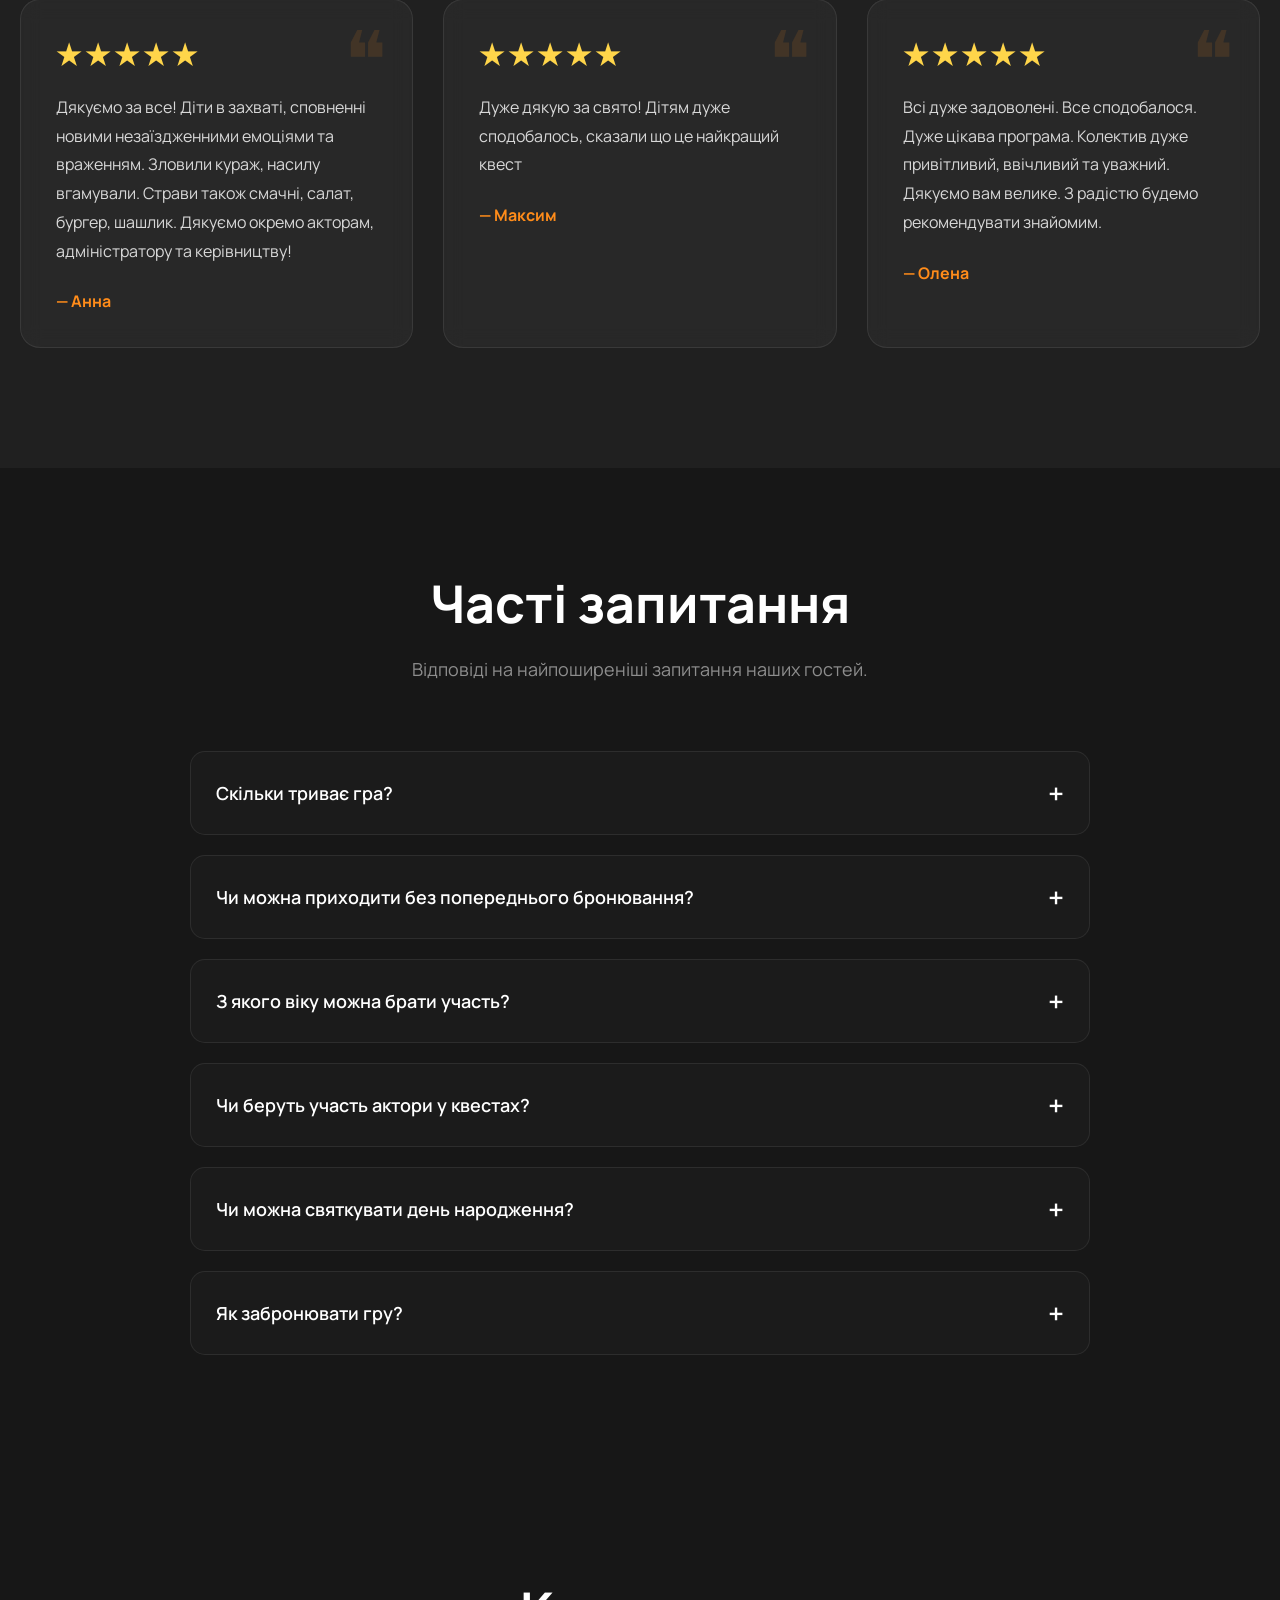
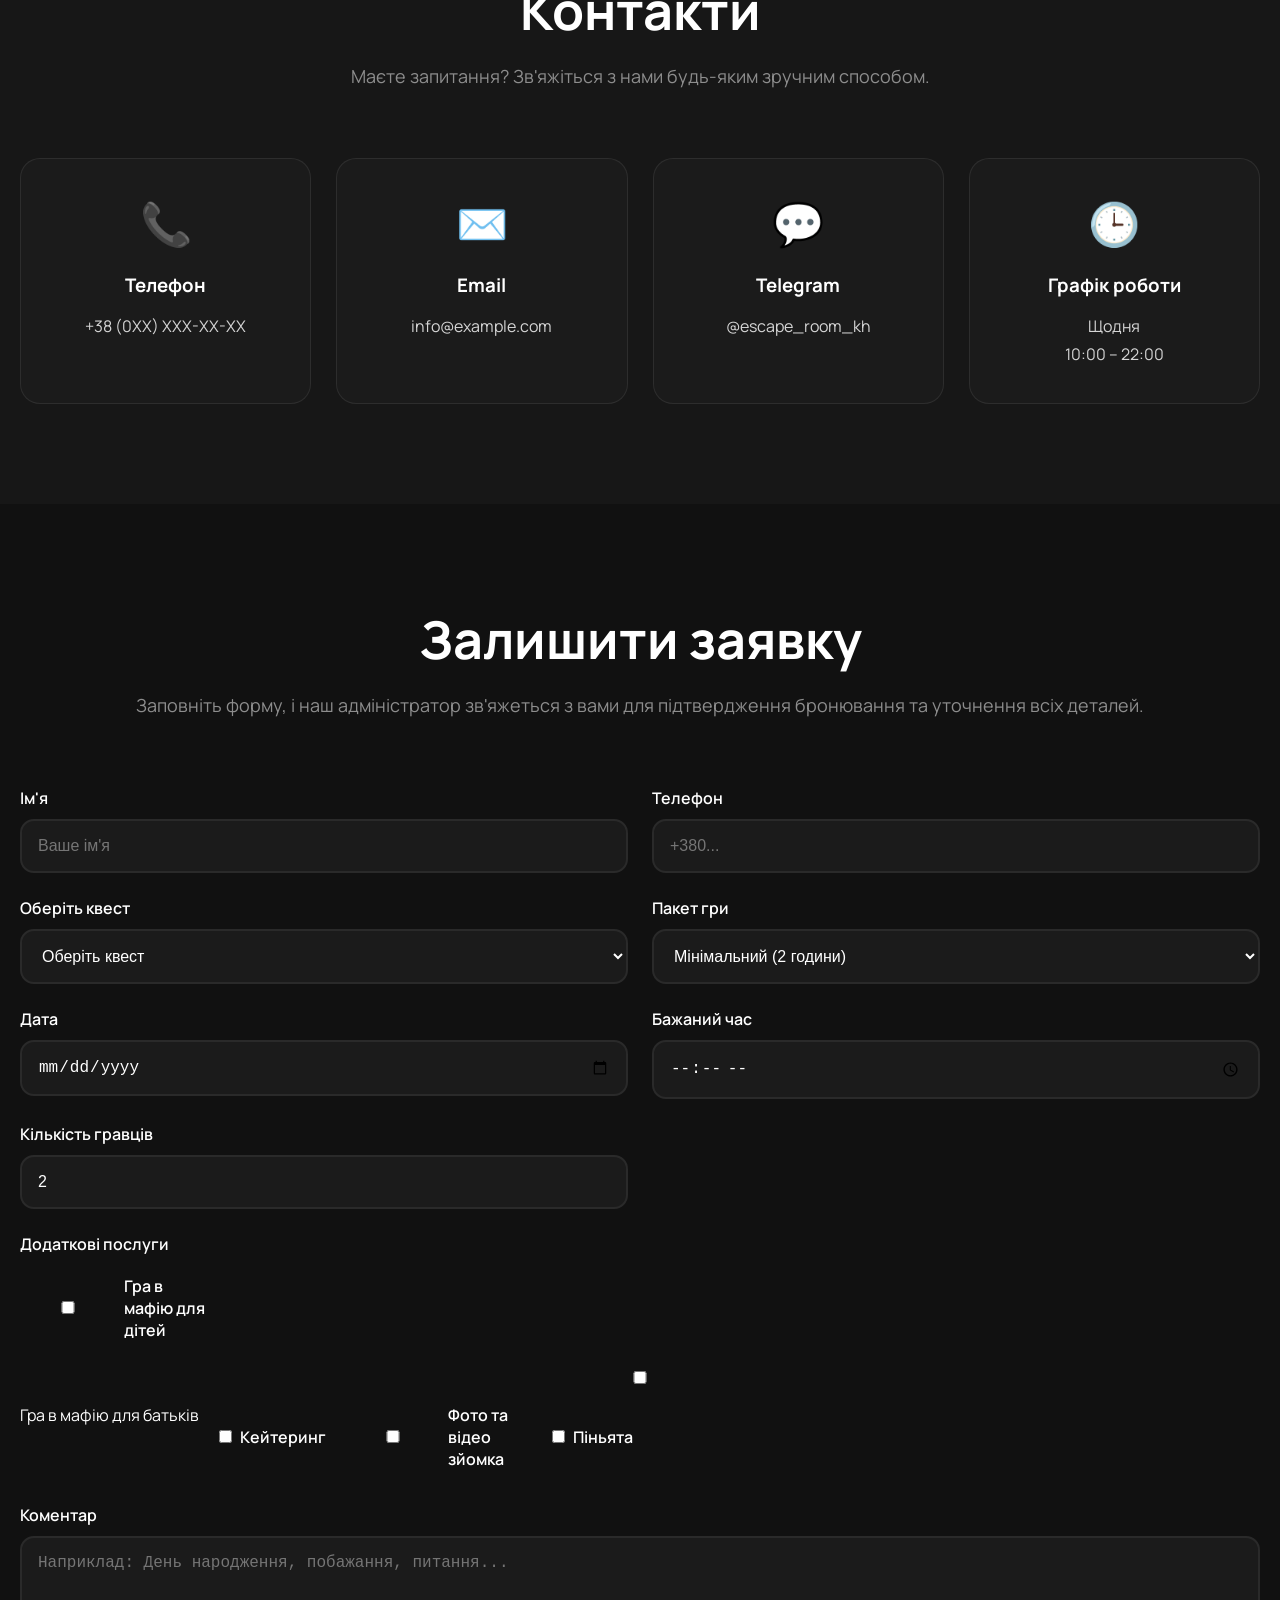
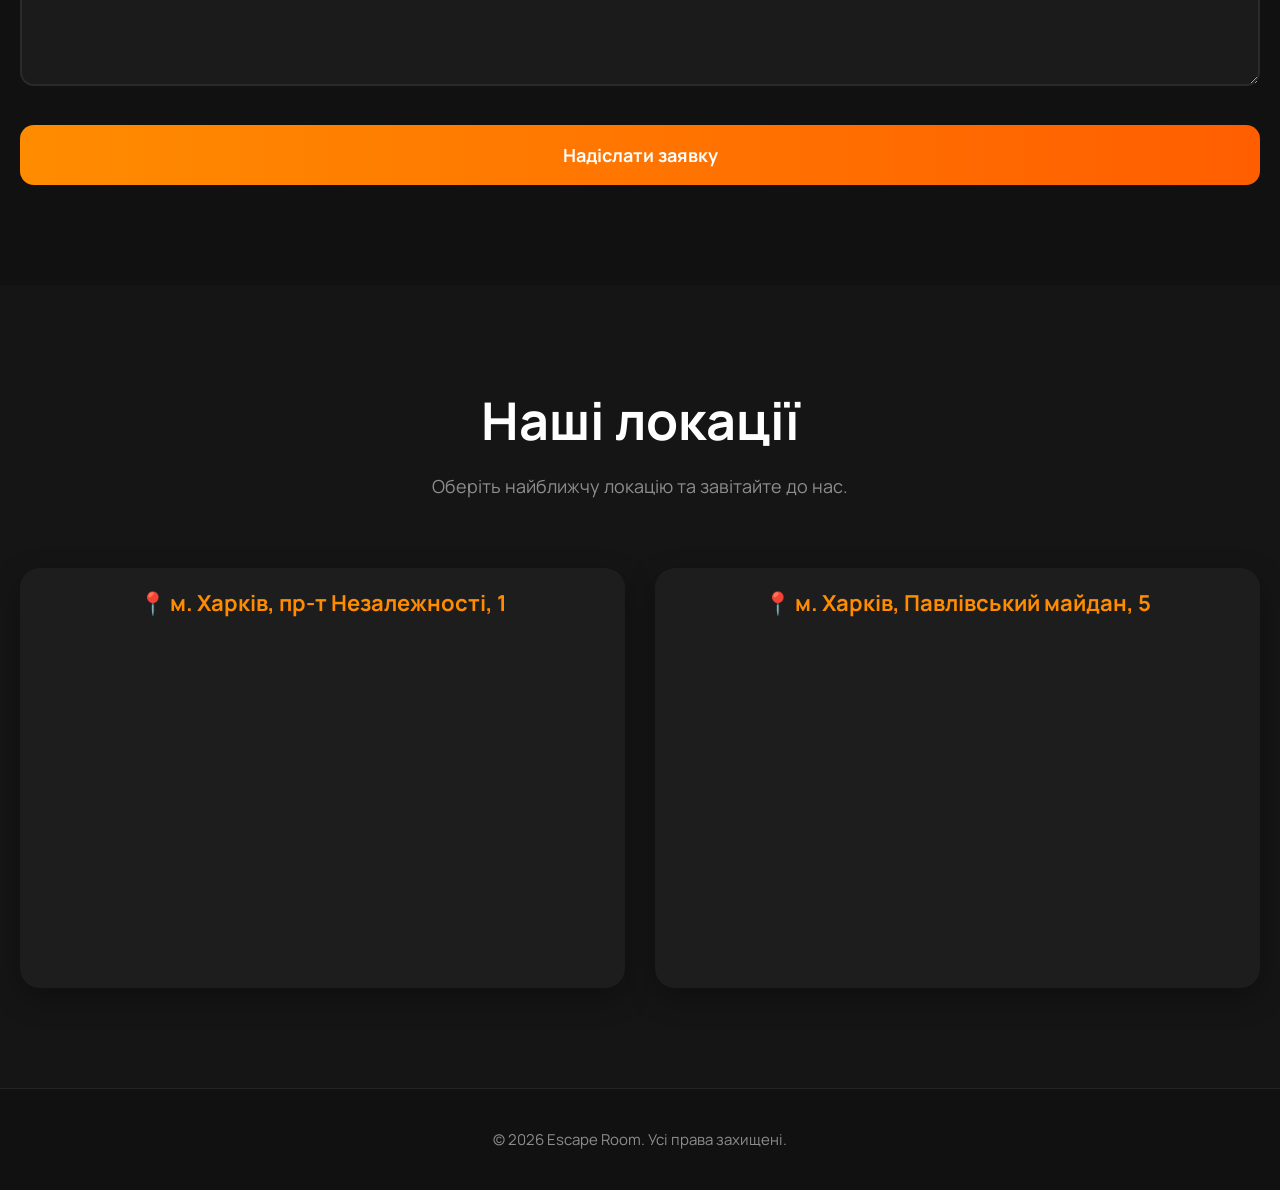
==== commit fd8d7e96: "changes" ====
--- a/index.html
+++ b/index.html
@@ -170,7 +170,7 @@
             <img src="images/quests/pirates.jpg" alt="Пірати" />
 
             <div class="quest-overlay">
-              <h3>Пірати</h3>
+              <h3>Пірати Карибського моря</h3>
 
               <div class="quest-info">
                 <p>🎭 З акторами</p>
@@ -372,7 +372,7 @@
 
         <h3>Гра в Мафію</h3>
 
-        <p>Додаткова година гри з професійним ведучим для дітей та дорослих.</p>
+        <p>Додаткова година гри з професійним ведучим для дітей та батьків.</p>
       </div>
 
       <div class="service-card">
@@ -467,8 +467,10 @@
             <h3>★★★★★</h3>
 
             <p>
-              Це був найкращий день народження! Діти були у захваті від акторів
-              та атмосфери.
+              Дякуємо за все! Діти в захваті,
+               сповненні новими незаїздженними емоціями та враженням.
+                Зловили кураж, насилу вгамували. Страви також смачні, салат,
+                 бургер, шашлик. Дякуємо окремо акторам, адміністратору та керівництву!
             </p>
 
             <span>— Анна</span>
@@ -477,7 +479,7 @@
           <div class="review-card">
             <h3>★★★★★</h3>
 
-            <p>Дуже сподобалася організація. Все продумано до дрібниць.</p>
+            <p>Дуже дякую за свято! Дітям дуже сподобалось, сказали що це найкращий квест</p>
 
             <span>— Максим</span>
           </div>
@@ -485,7 +487,9 @@
           <div class="review-card">
             <h3>★★★★★</h3>
 
-            <p>Обов'язково повернемося ще. Було дуже атмосферно!</p>
+            <p>Всі дуже задоволені. Все сподобалося. Дуже цікава програма.
+               Колектив дуже привітливий, ввічливий та уважний. Дякуємо вам велике. 
+               З радістю будемо рекомендувати знайомим.</p>
 
             <span>— Олена</span>
           </div>
@@ -734,7 +738,11 @@
             <div class="checkboxes">
               <label>
                 <input type="checkbox" value="Мафія" />
-                Гра в мафію
+                Гра в мафію для дітей
+              </label>
+
+              <input type="checkbox" value="Мафія" />
+                Гра в мафію для батьків
               </label>
 
               <label>
@@ -743,8 +751,13 @@
               </label>
 
               <label>
-                <input type="checkbox" value="Лаунж-зона" />
-                Лаунж-зона
+                <input type="checkbox" value="Фото та відео зйомка" />
+                Фото та відео зйомка
+              </label>
+
+               <label>
+                <input type="checkbox" value="Піньята" />
+                Піньята
               </label>
             </div>
           </div>
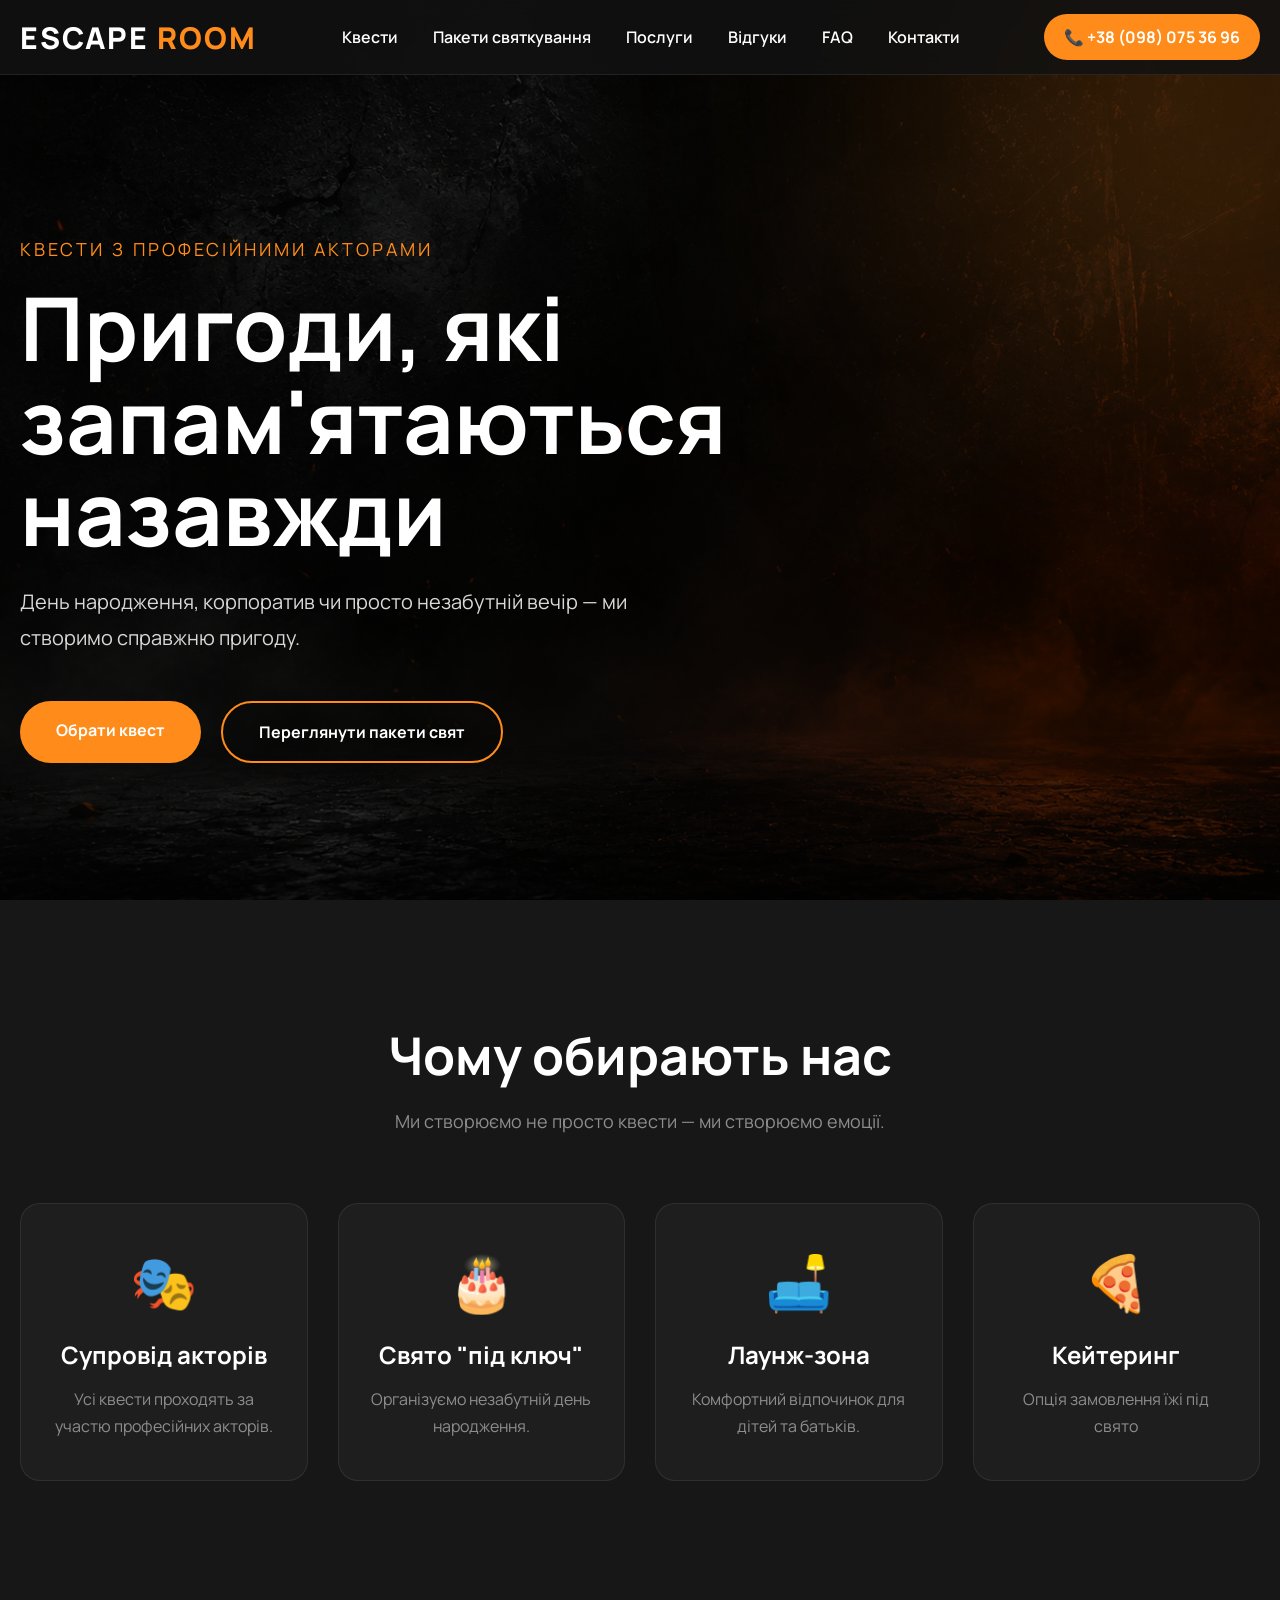
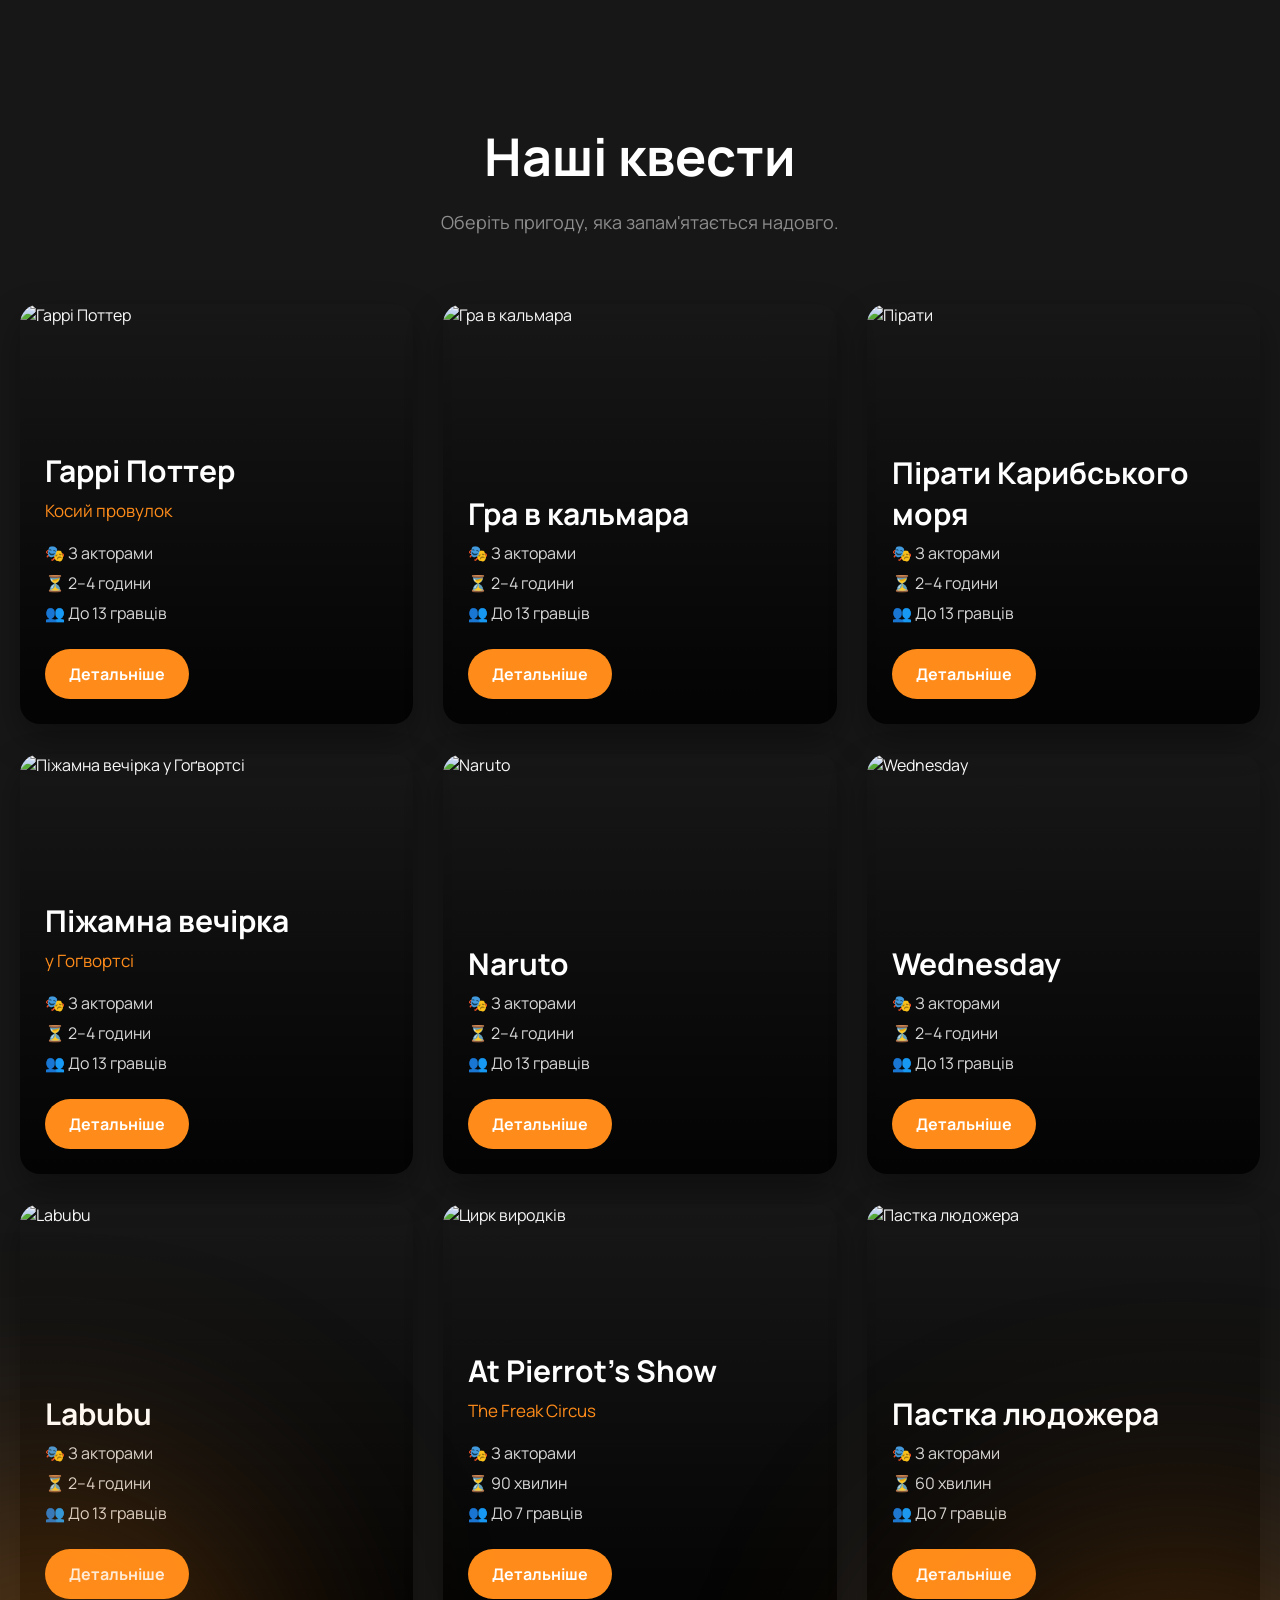
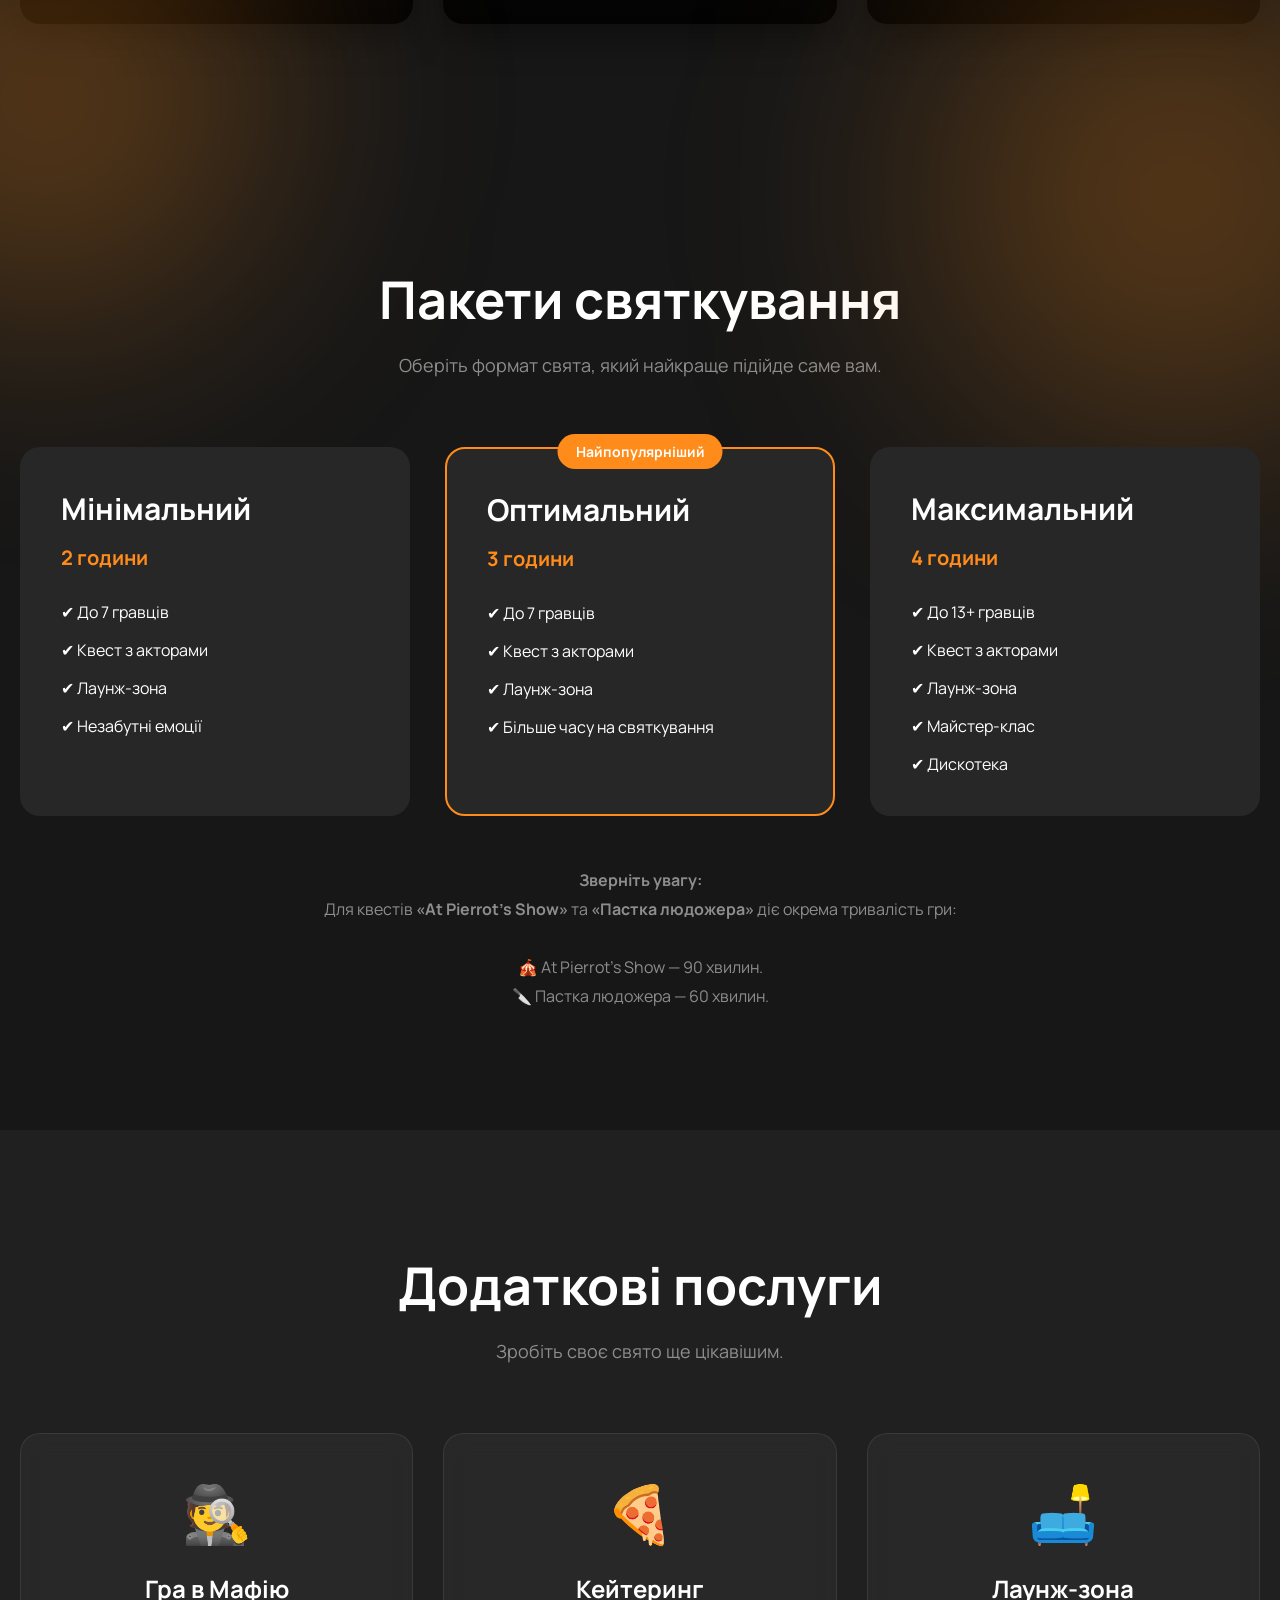
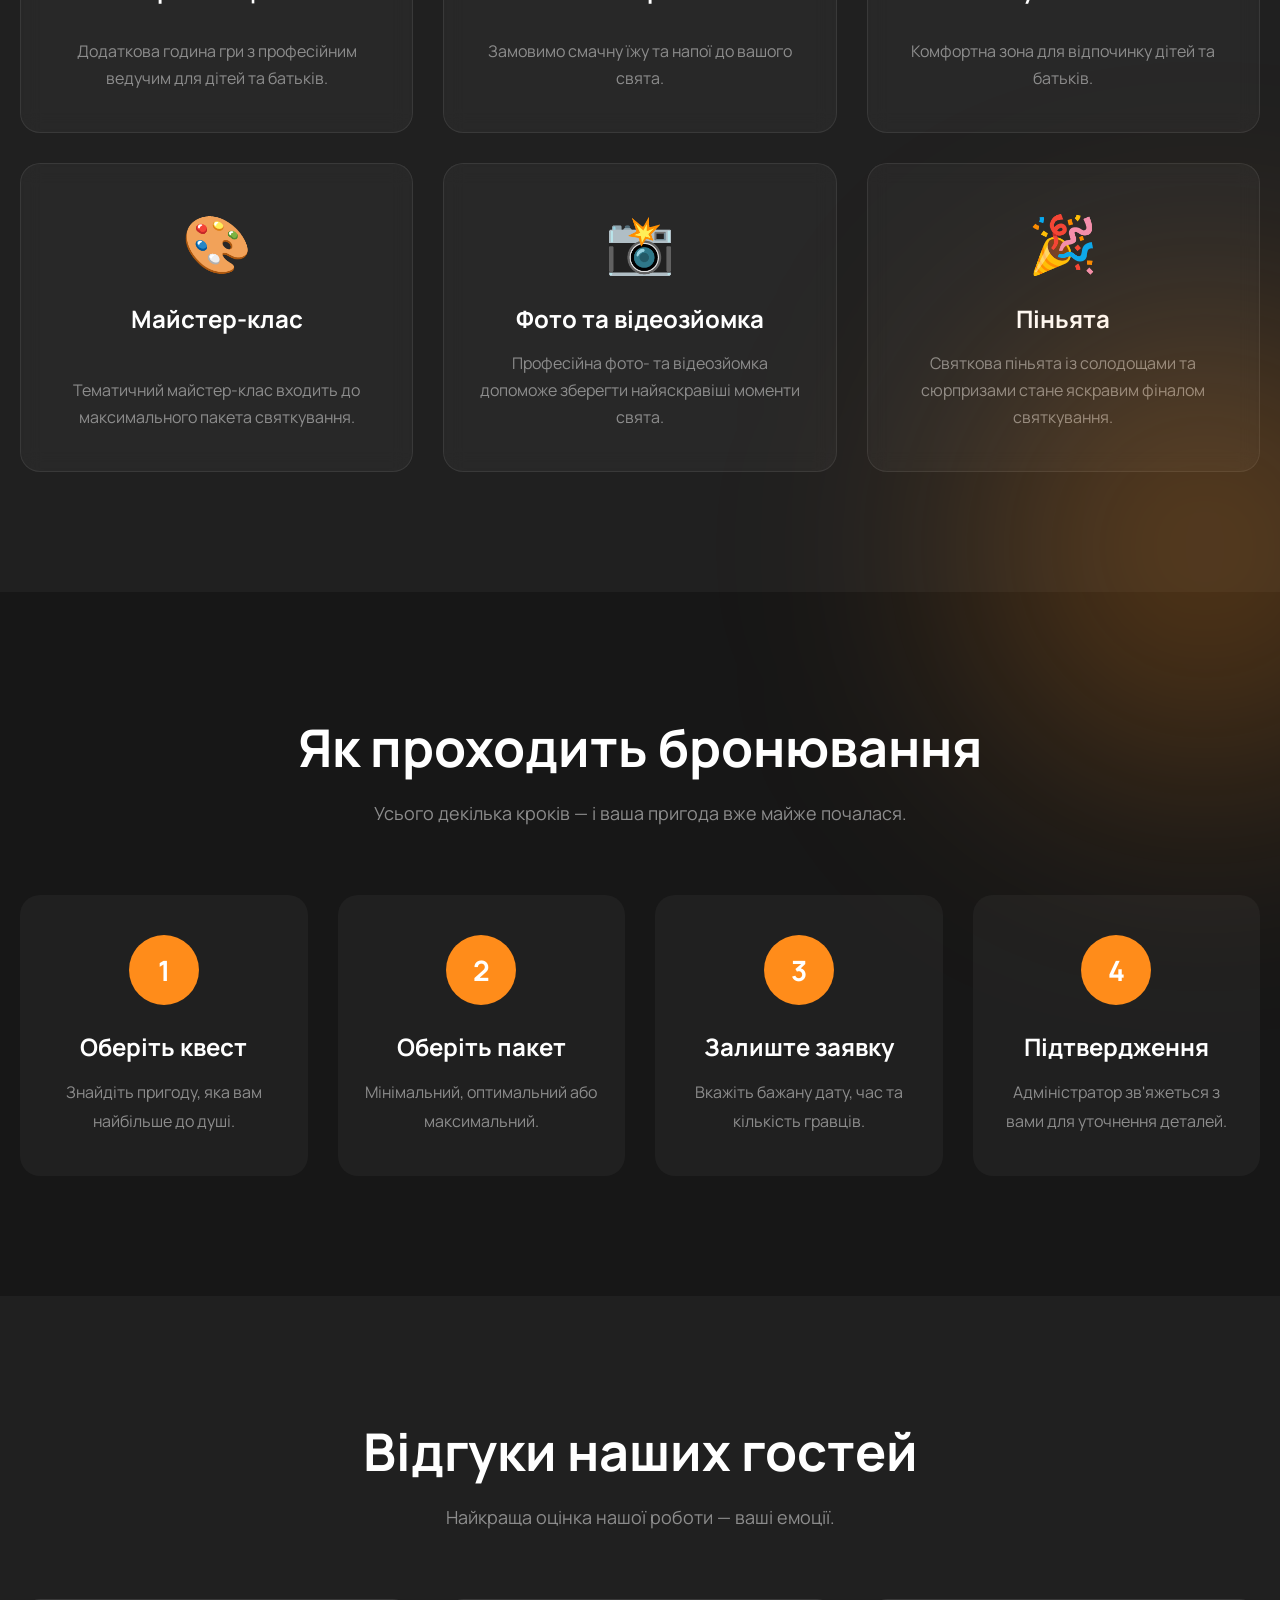
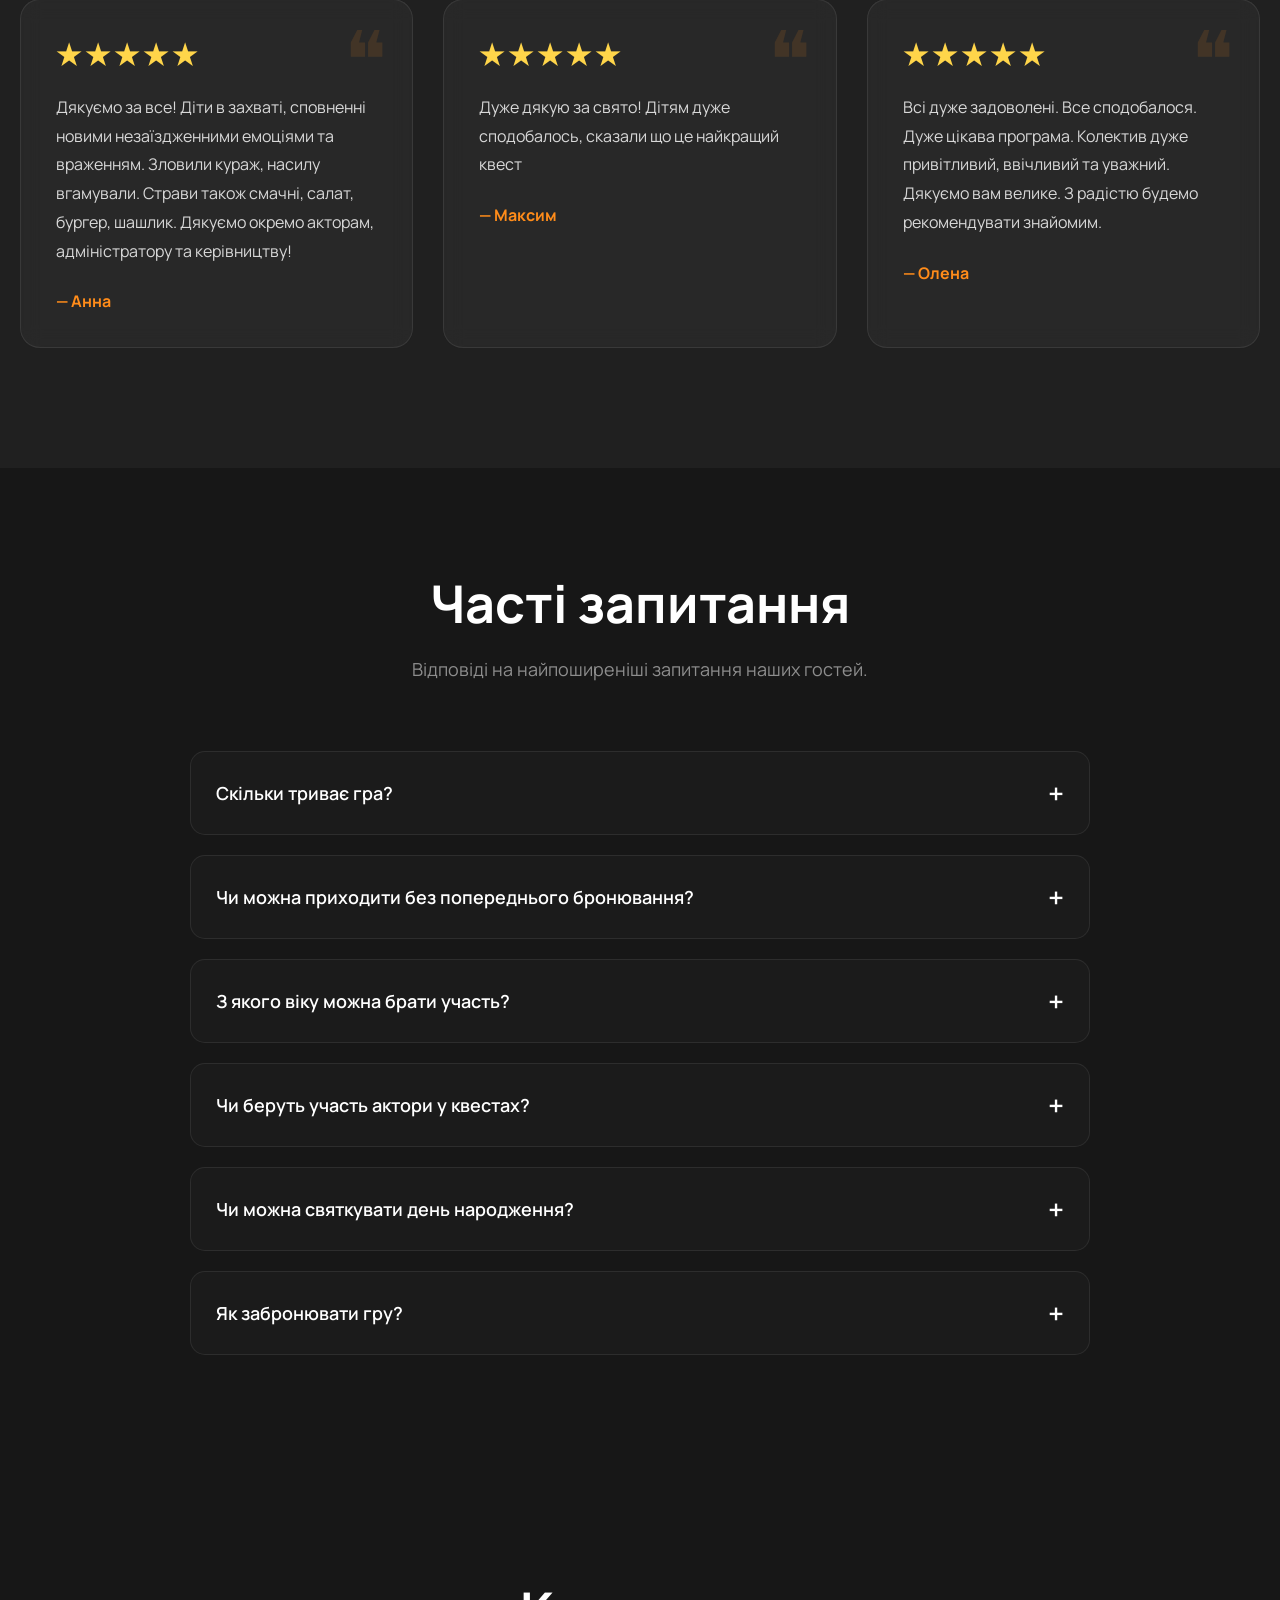
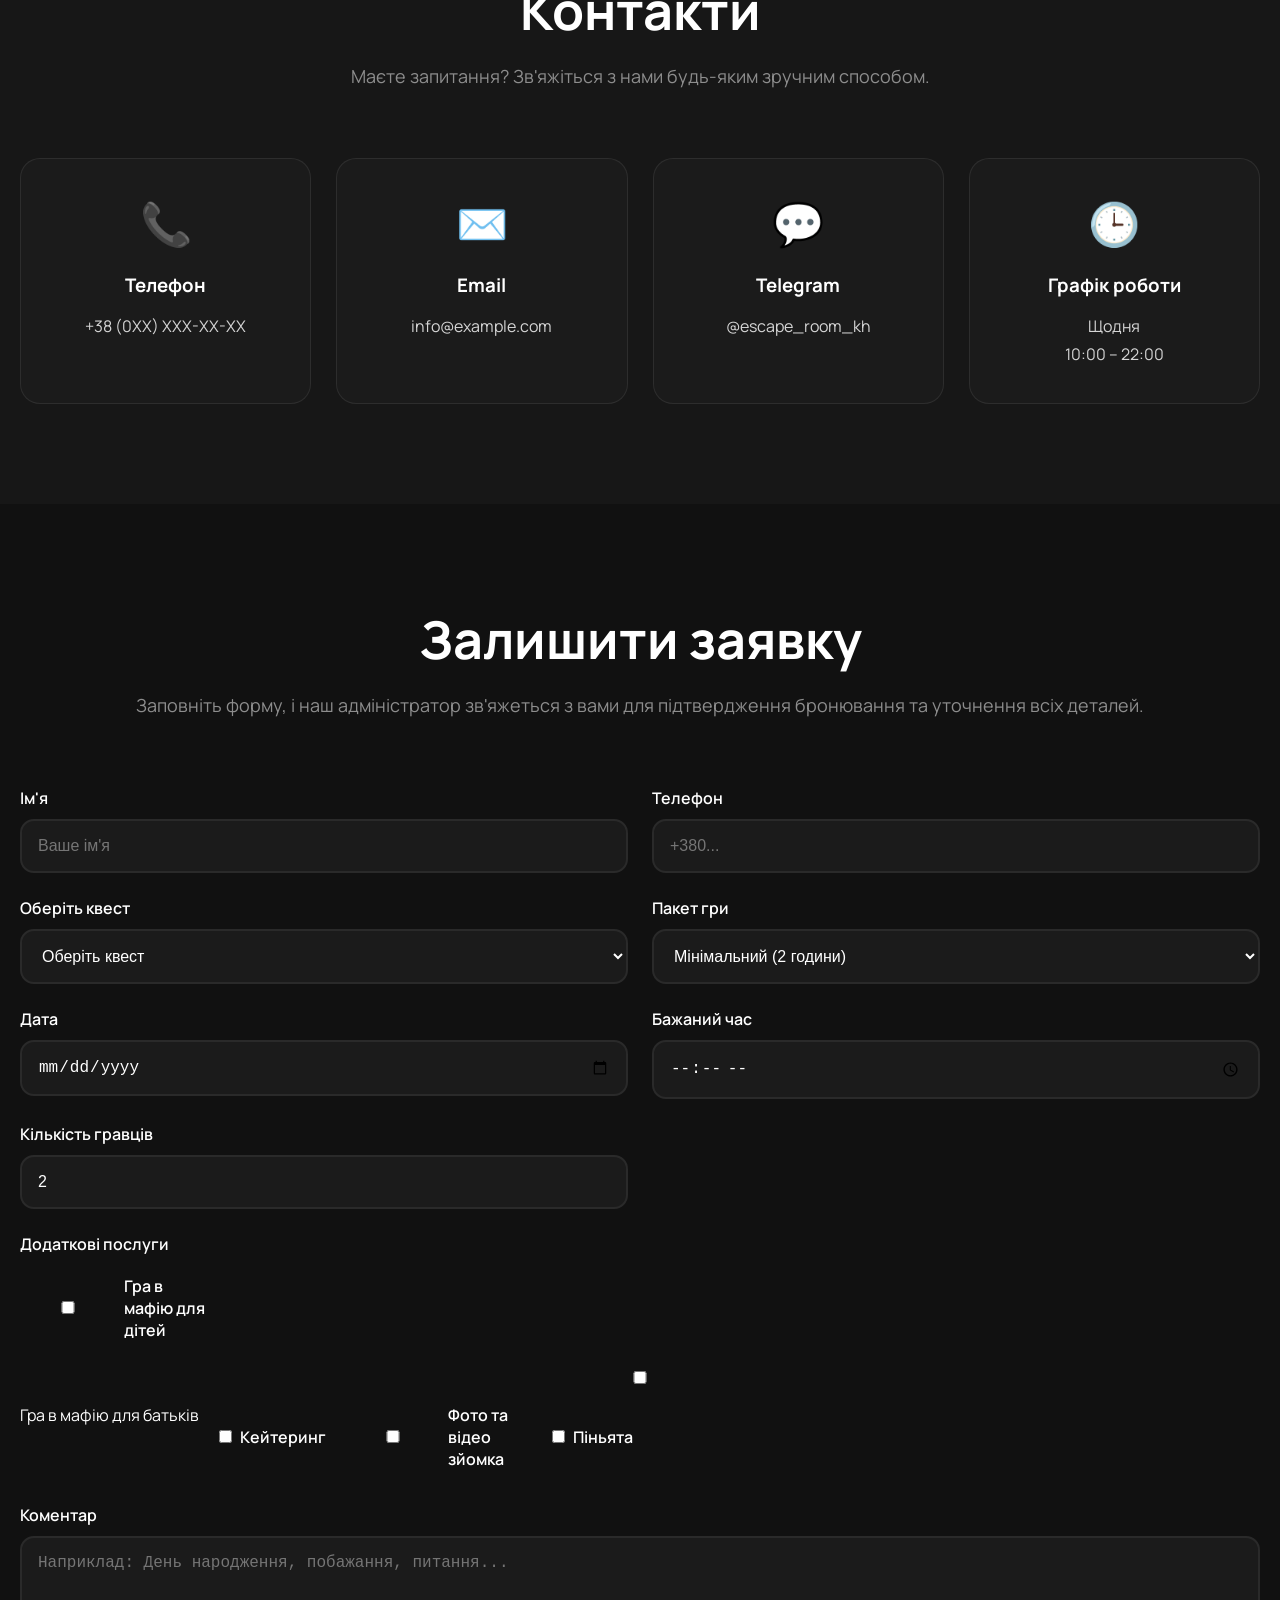
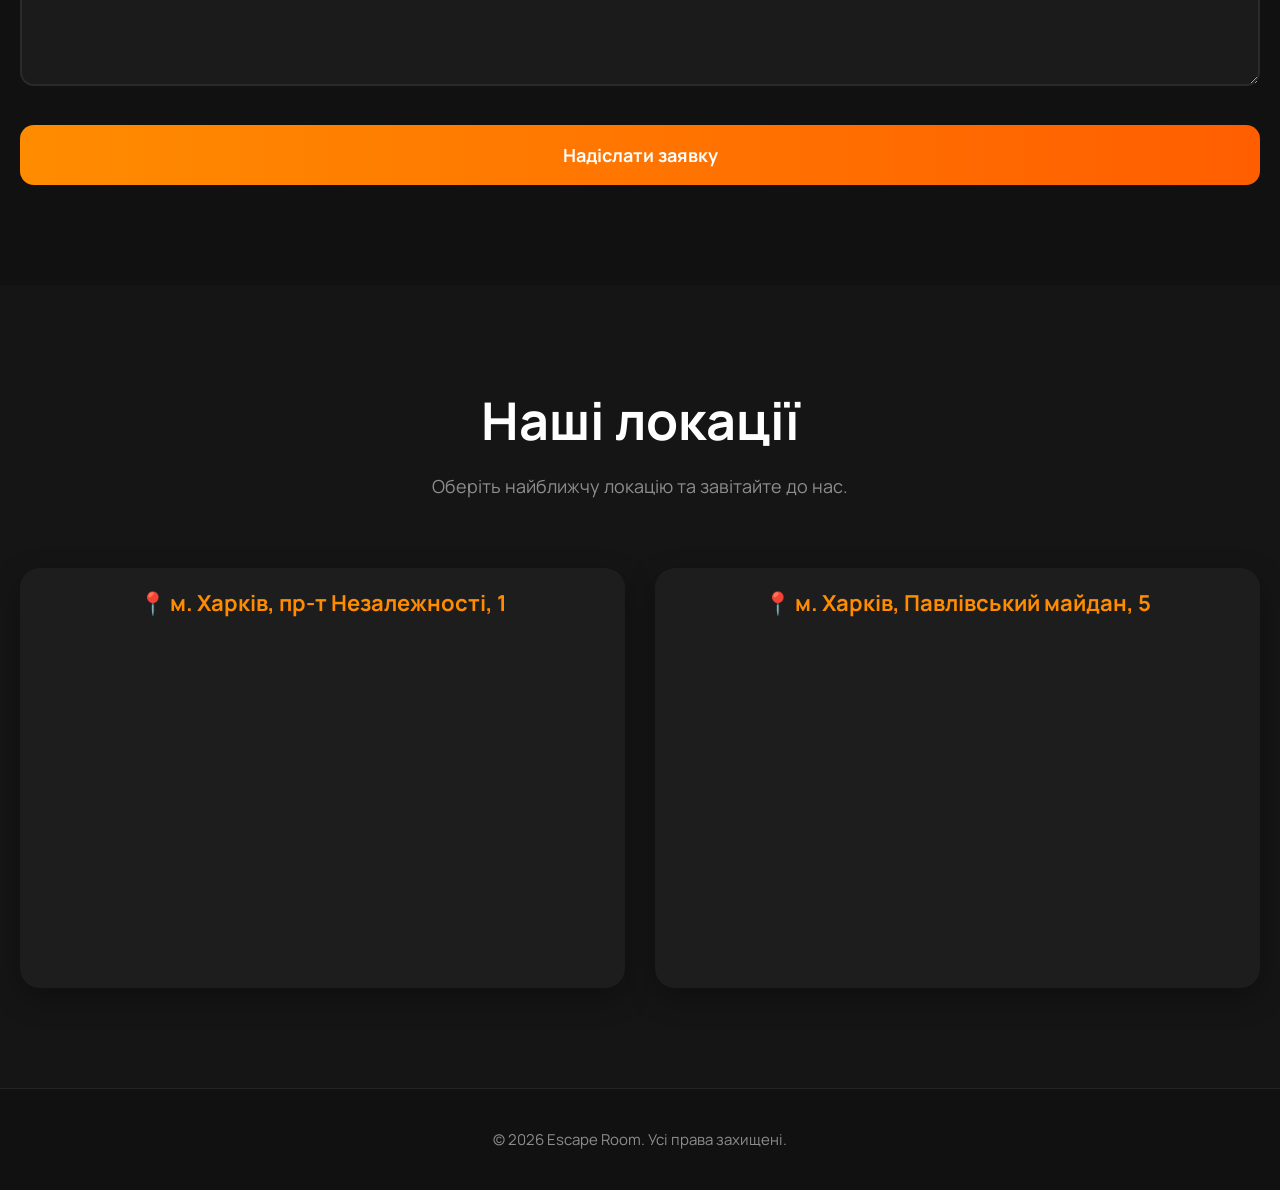
==== commit db33c986: "change" ====
--- a/index.html
+++ b/index.html
@@ -351,7 +351,7 @@
             діє окрема тривалість гри:
             <br /><br />
 
-            🎪 Цирк виродків — 90 хвилин.<br />
+            🎪 At Pierrot's Show — 90 хвилин.<br />
             🔪 Пастка людожера — 60 хвилин.
           </p>
         </div>
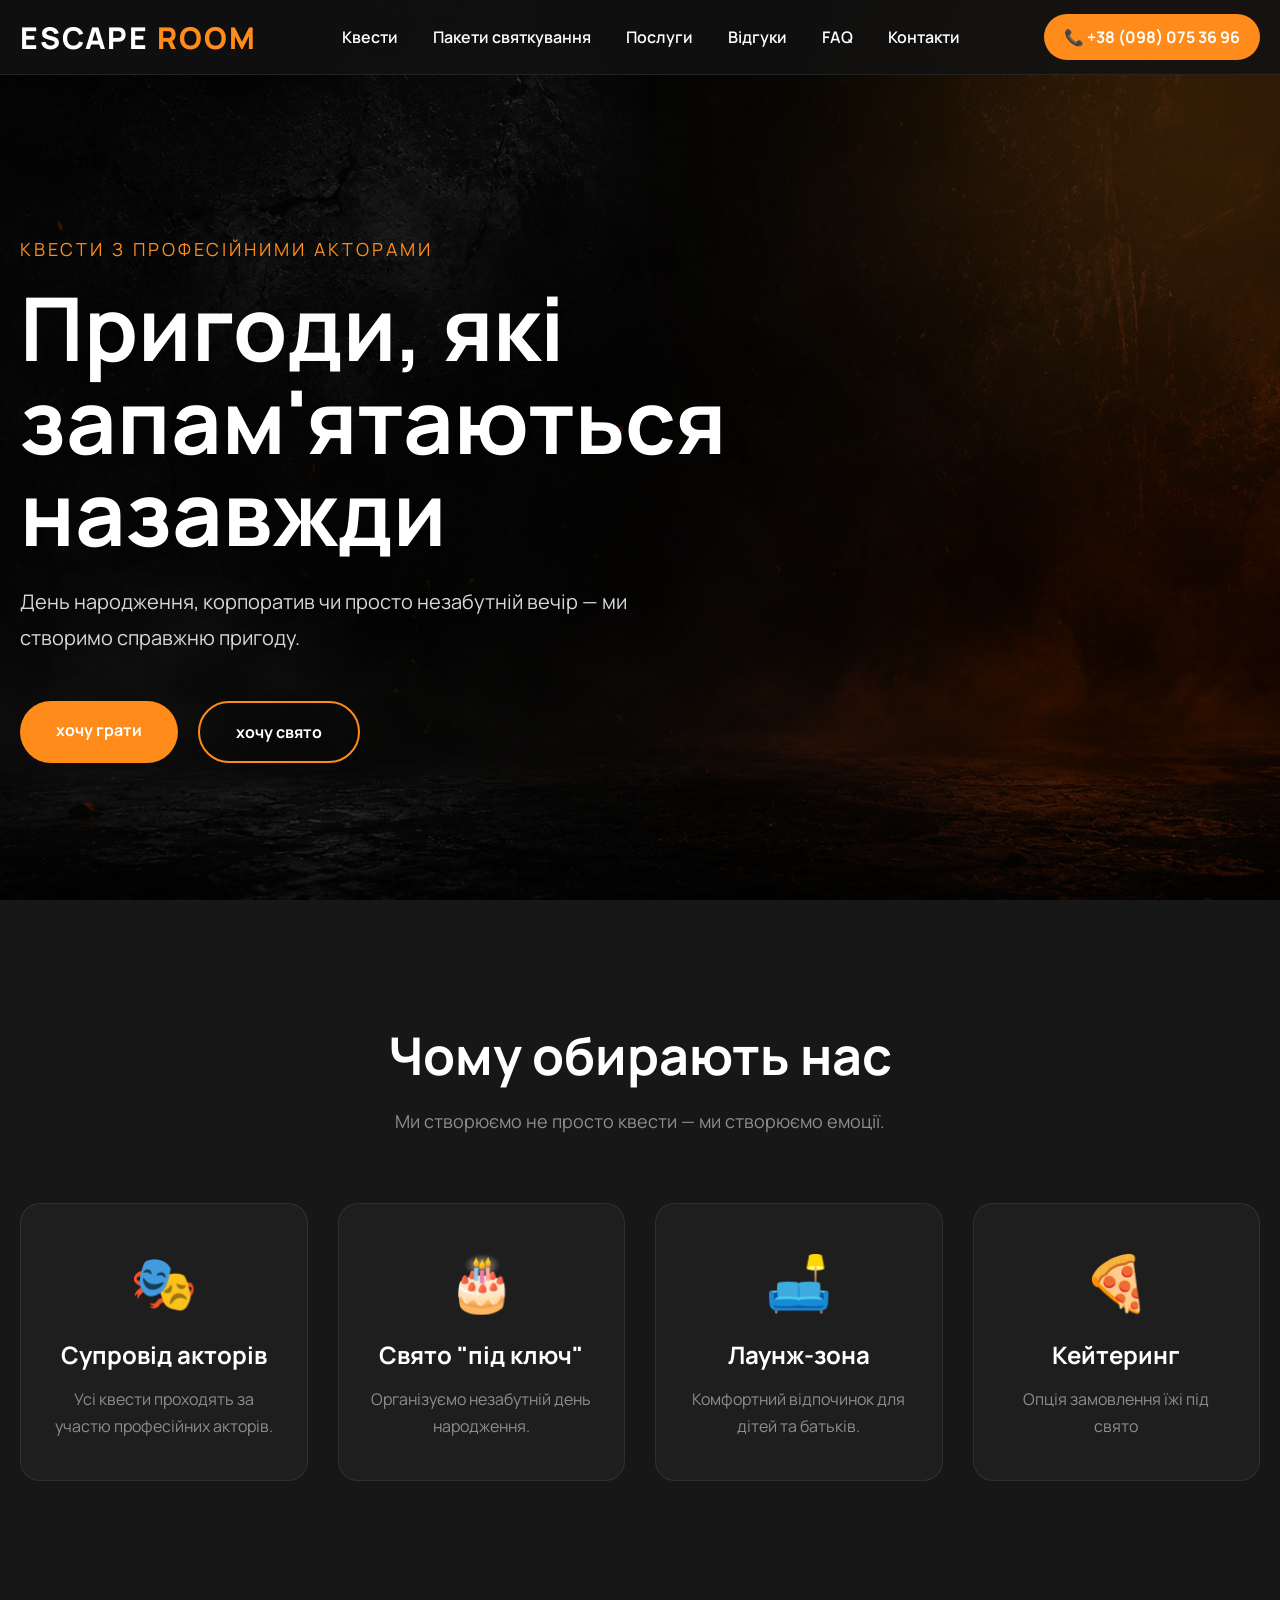
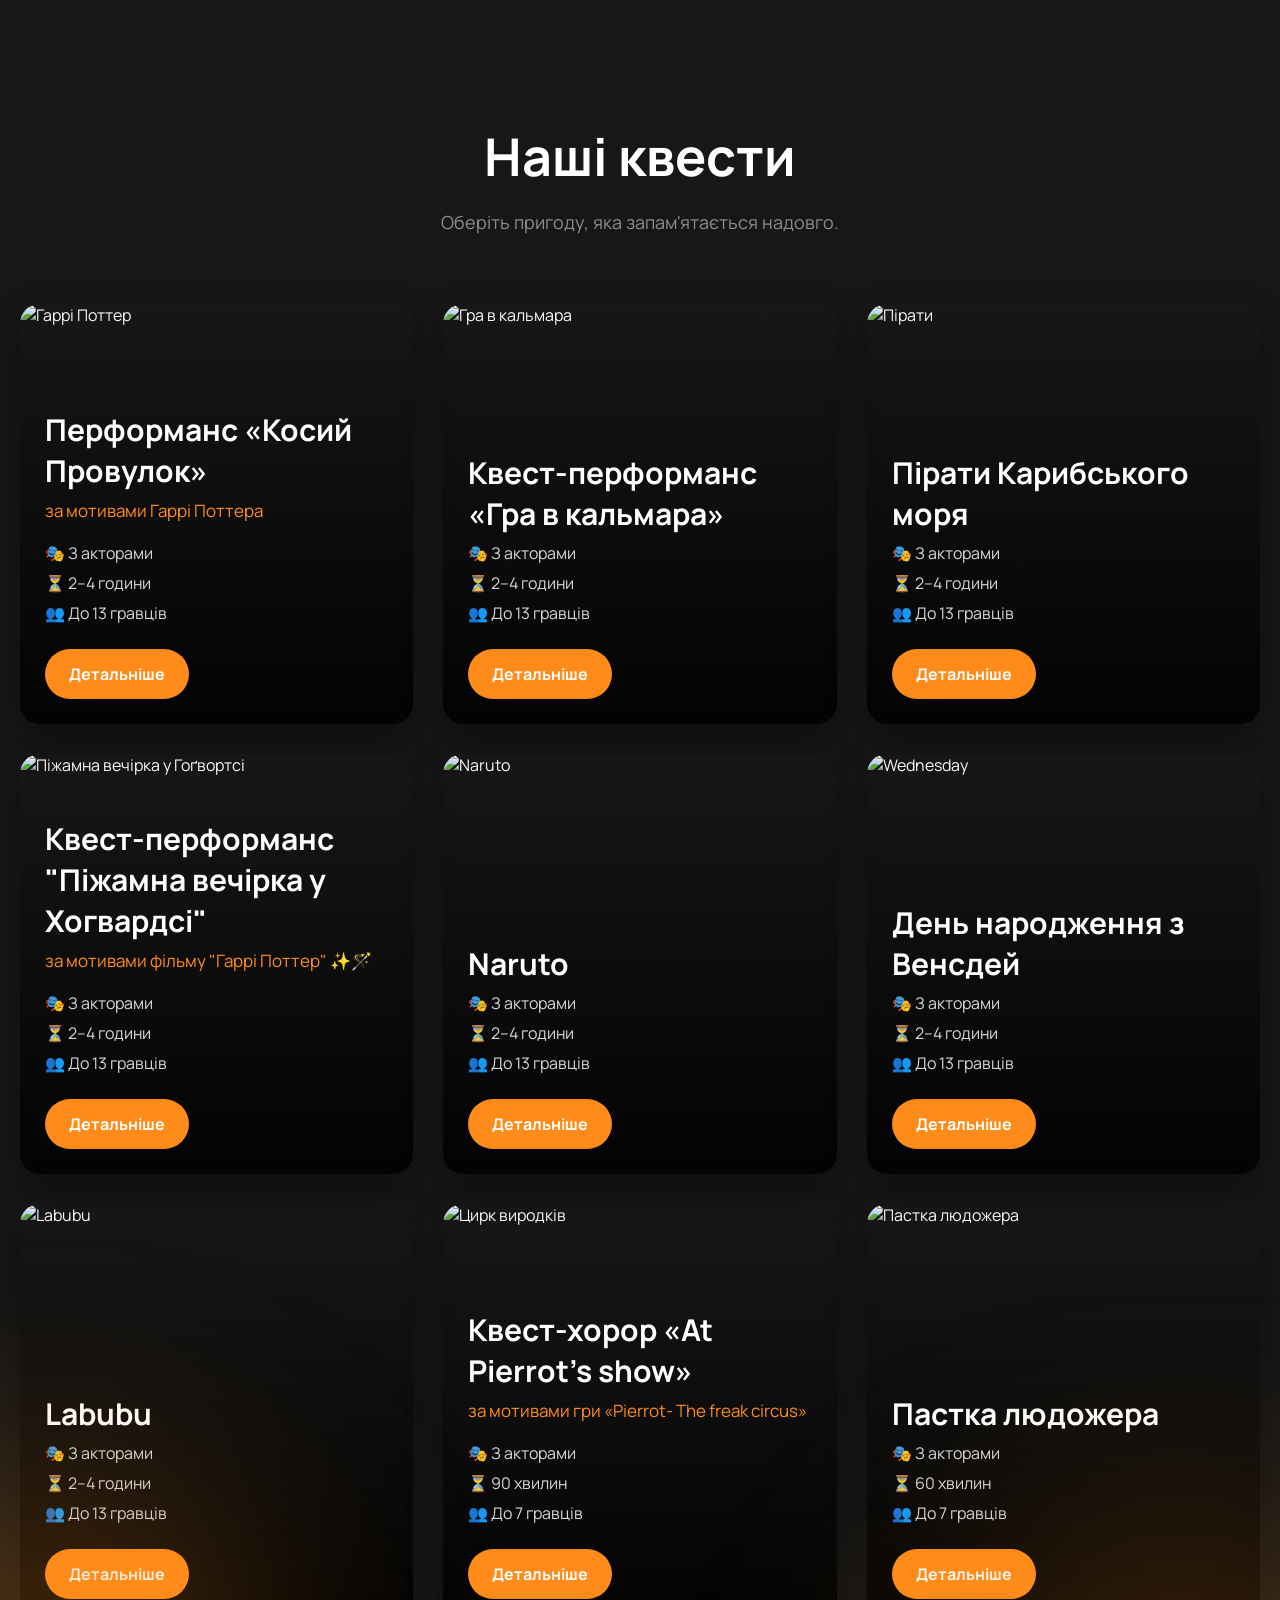
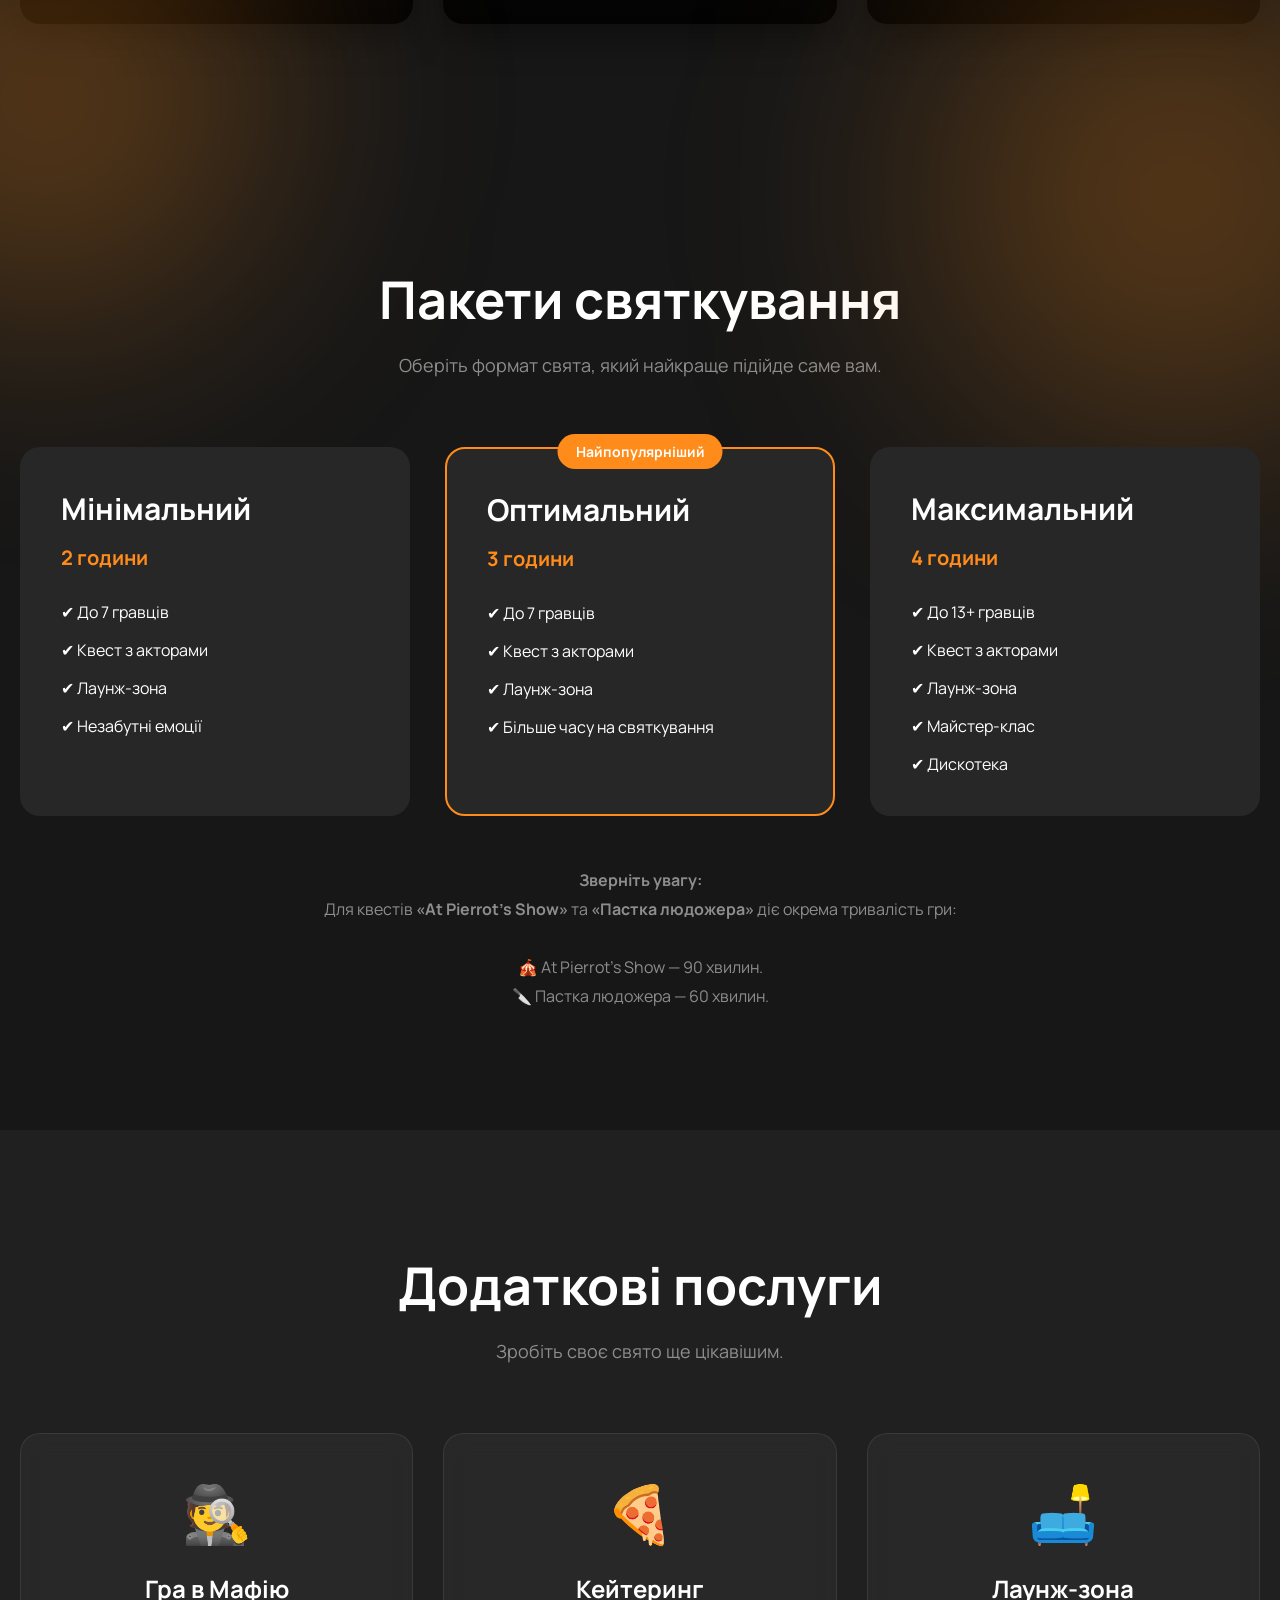
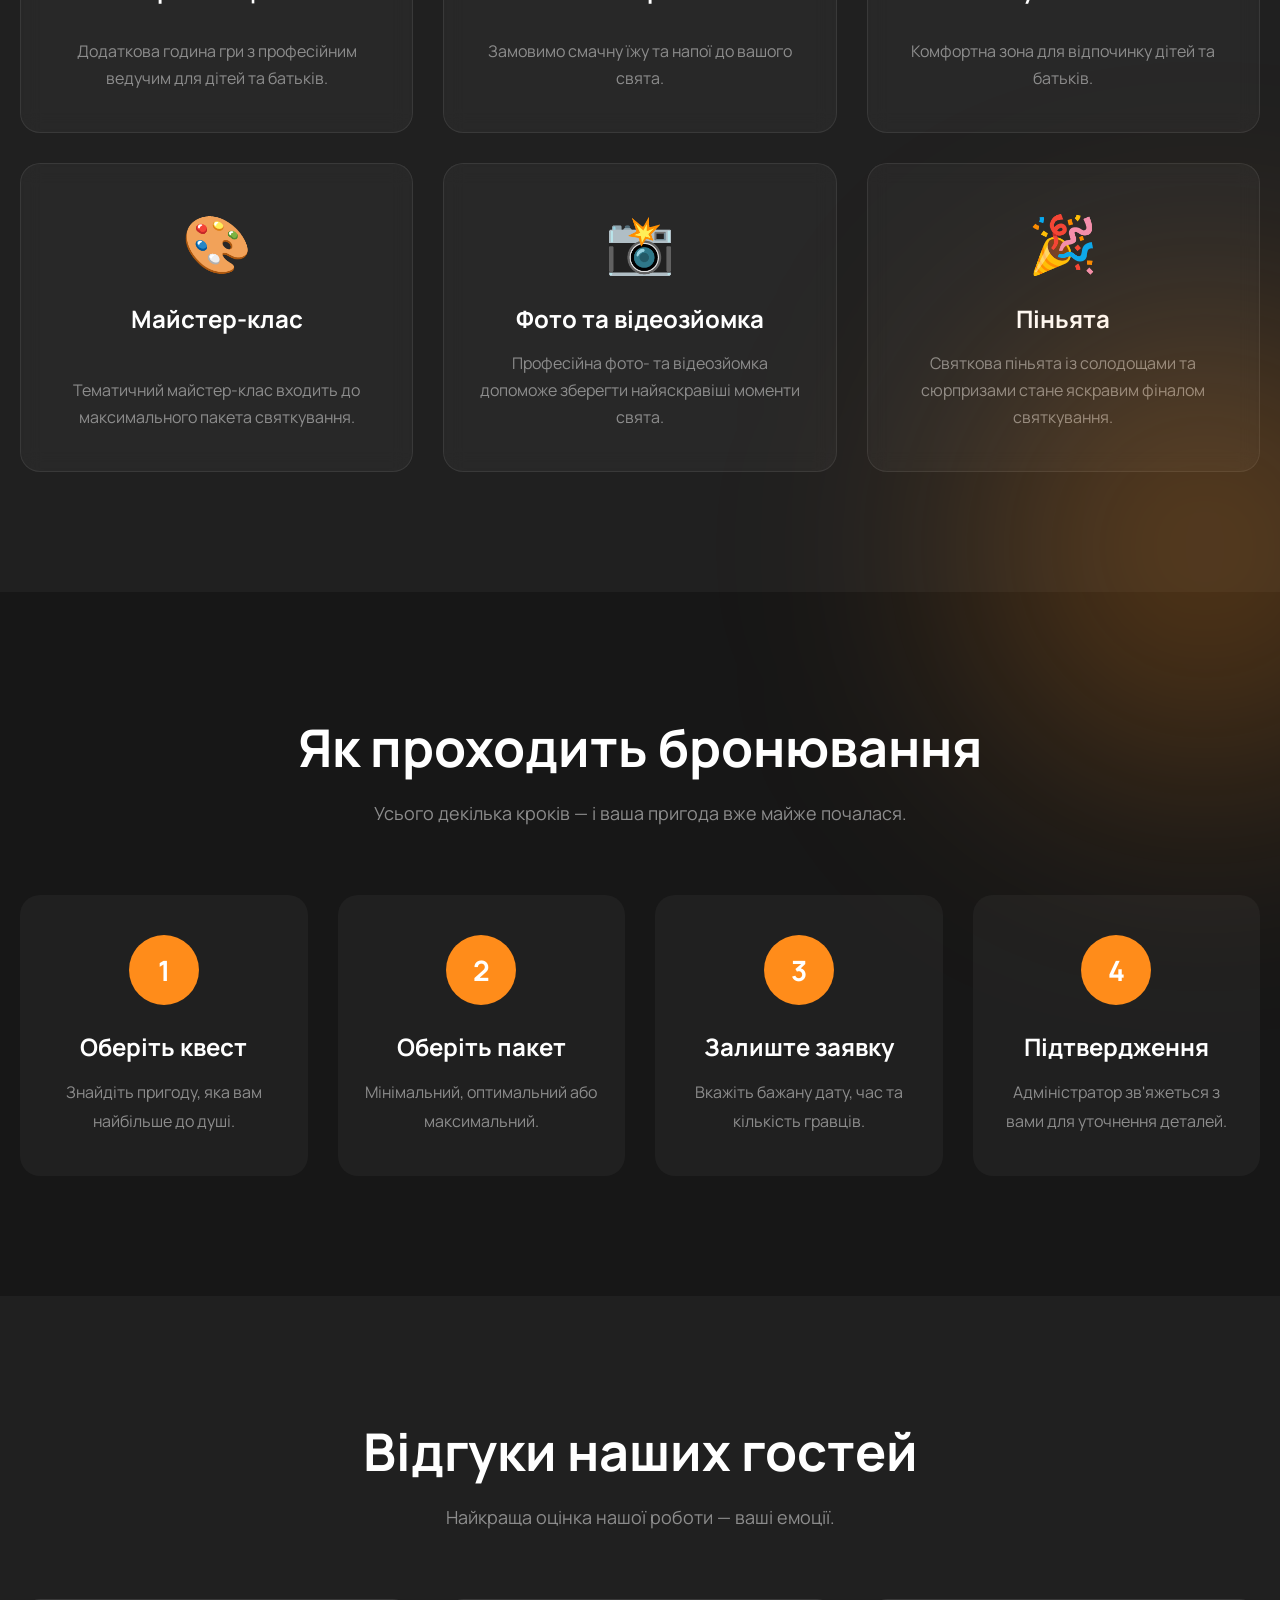
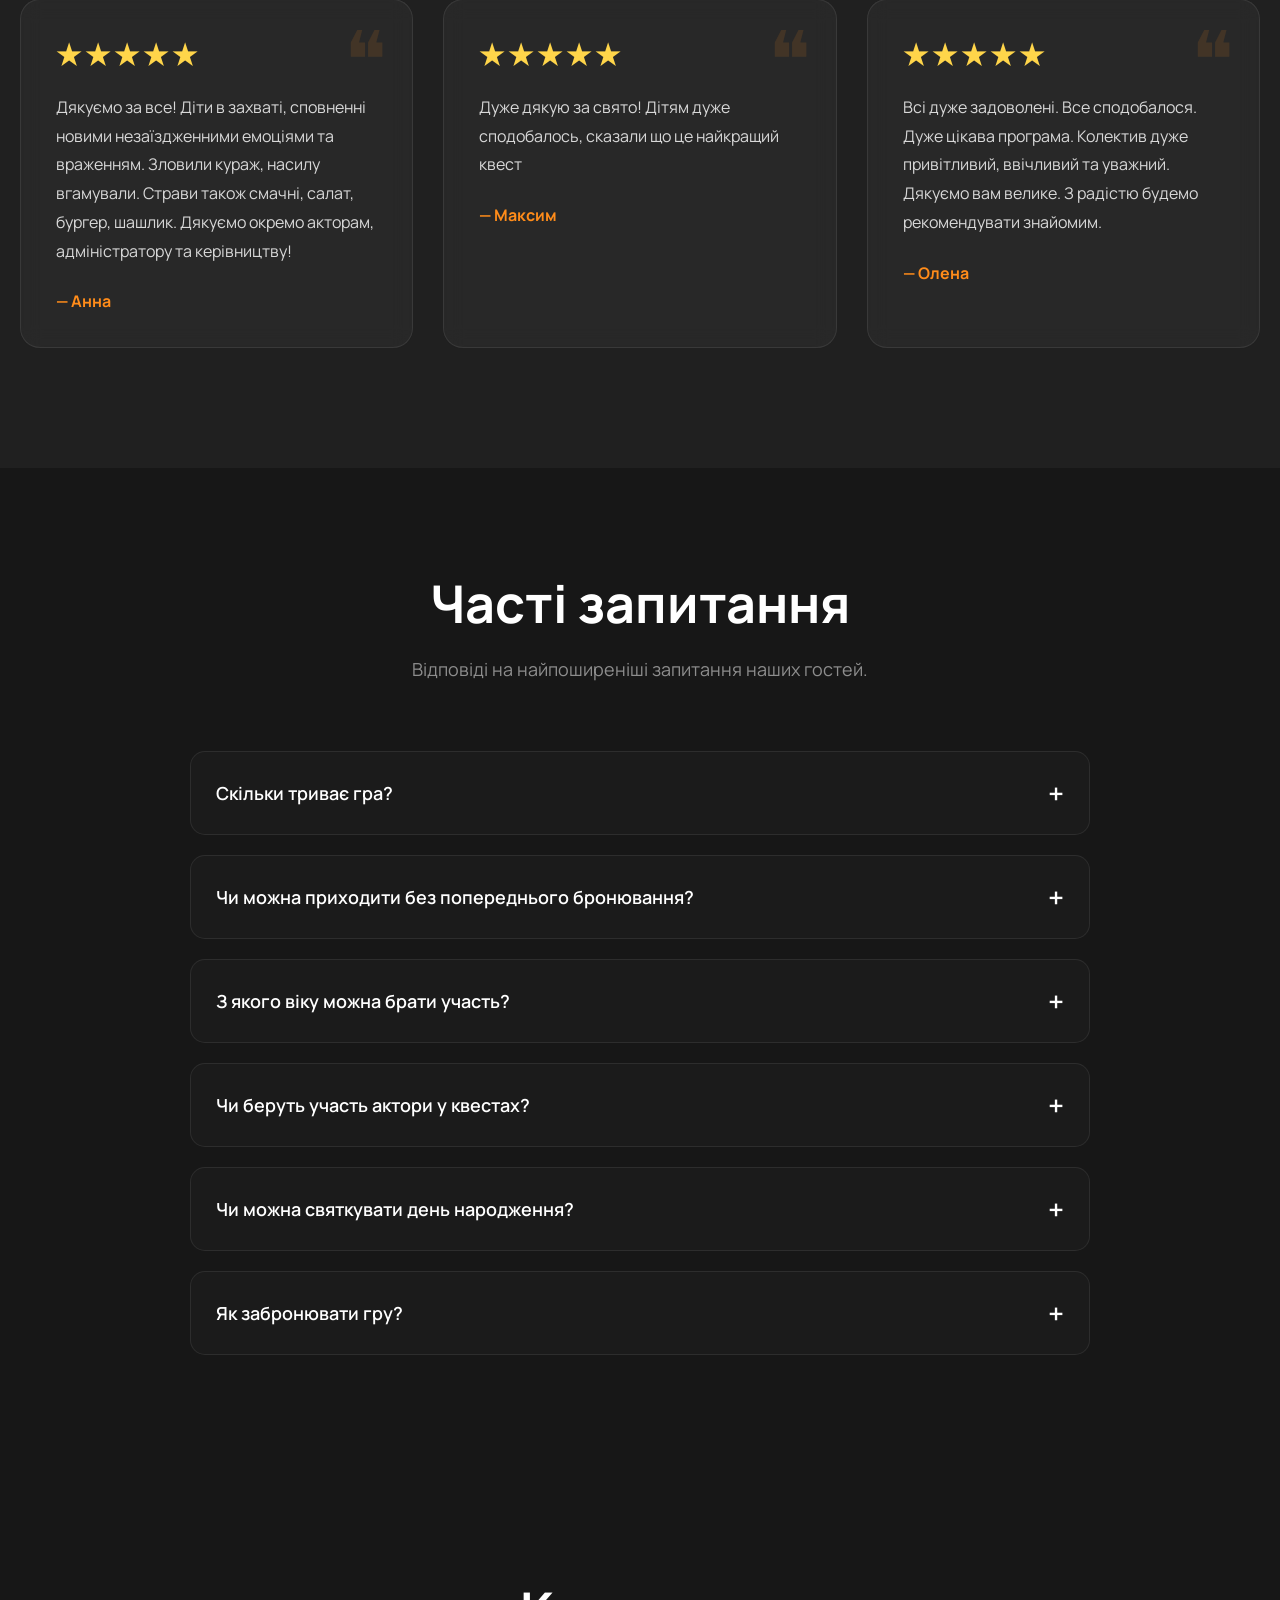
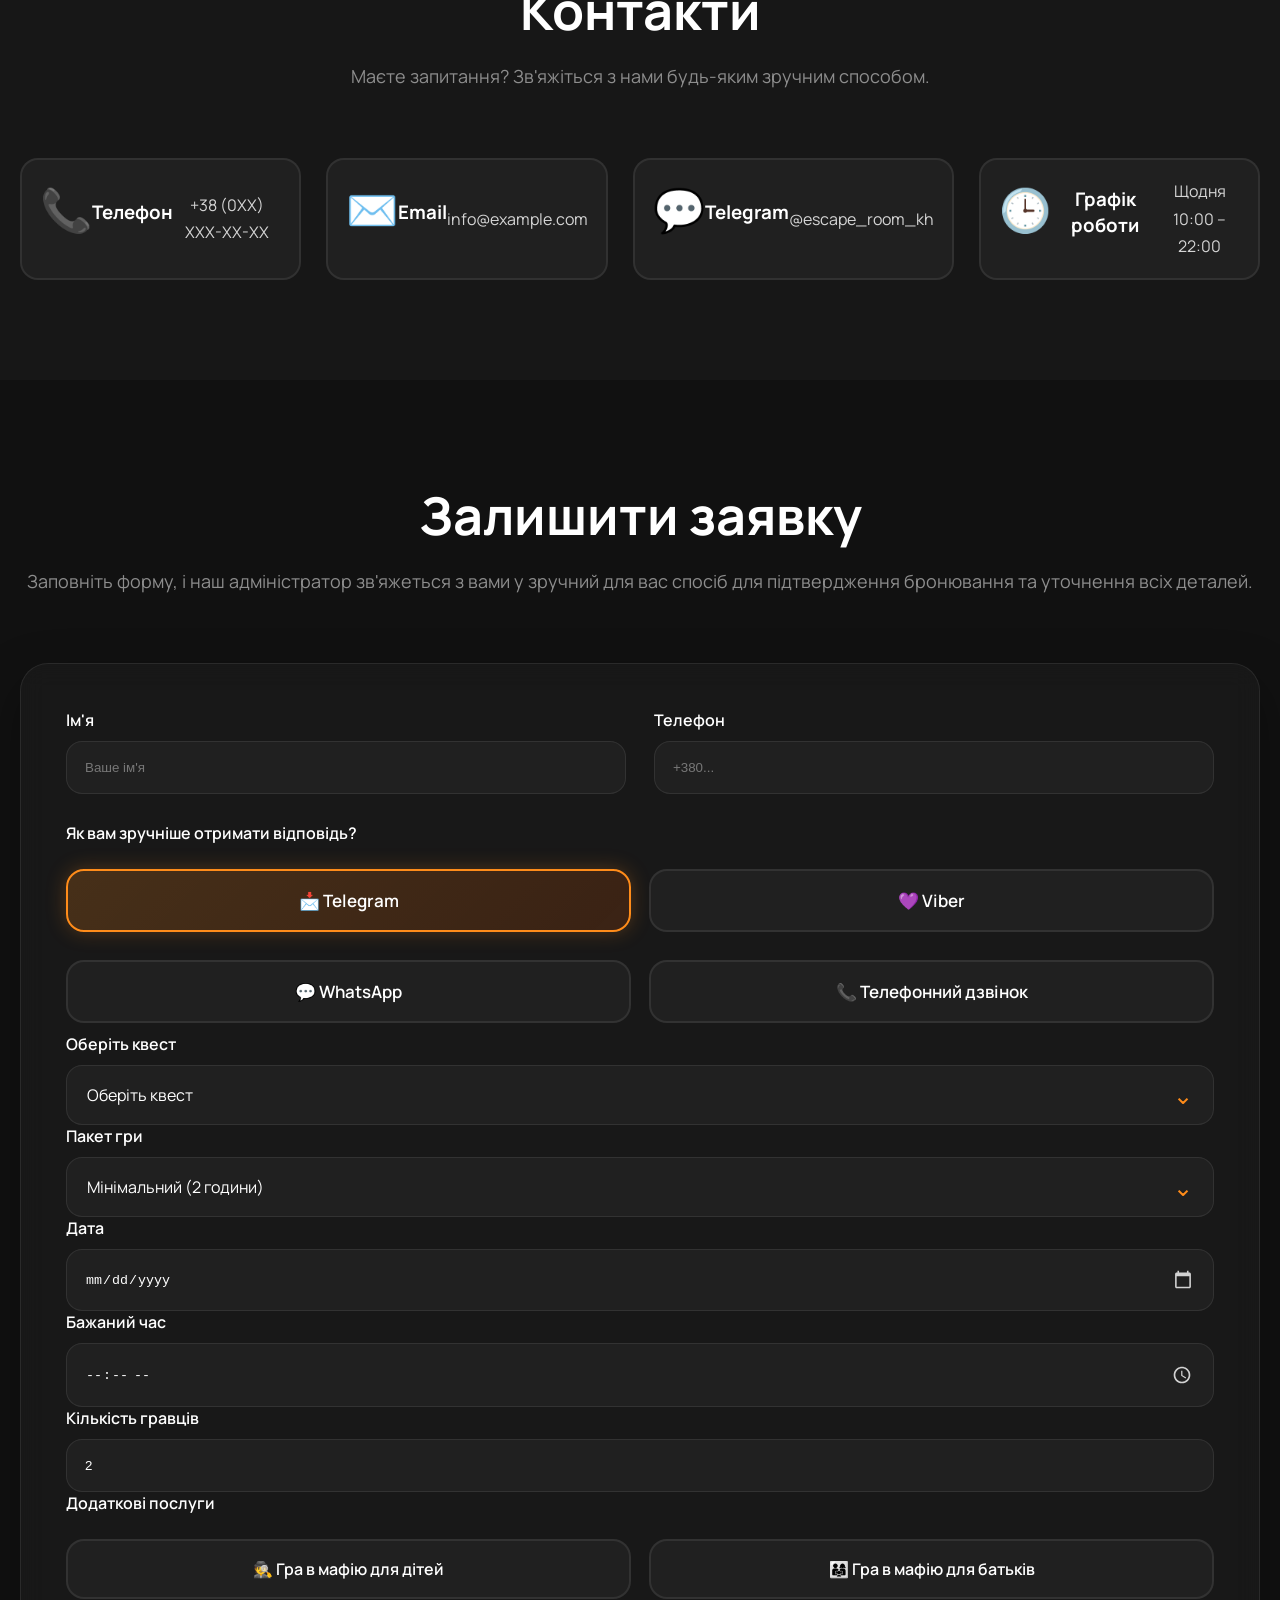
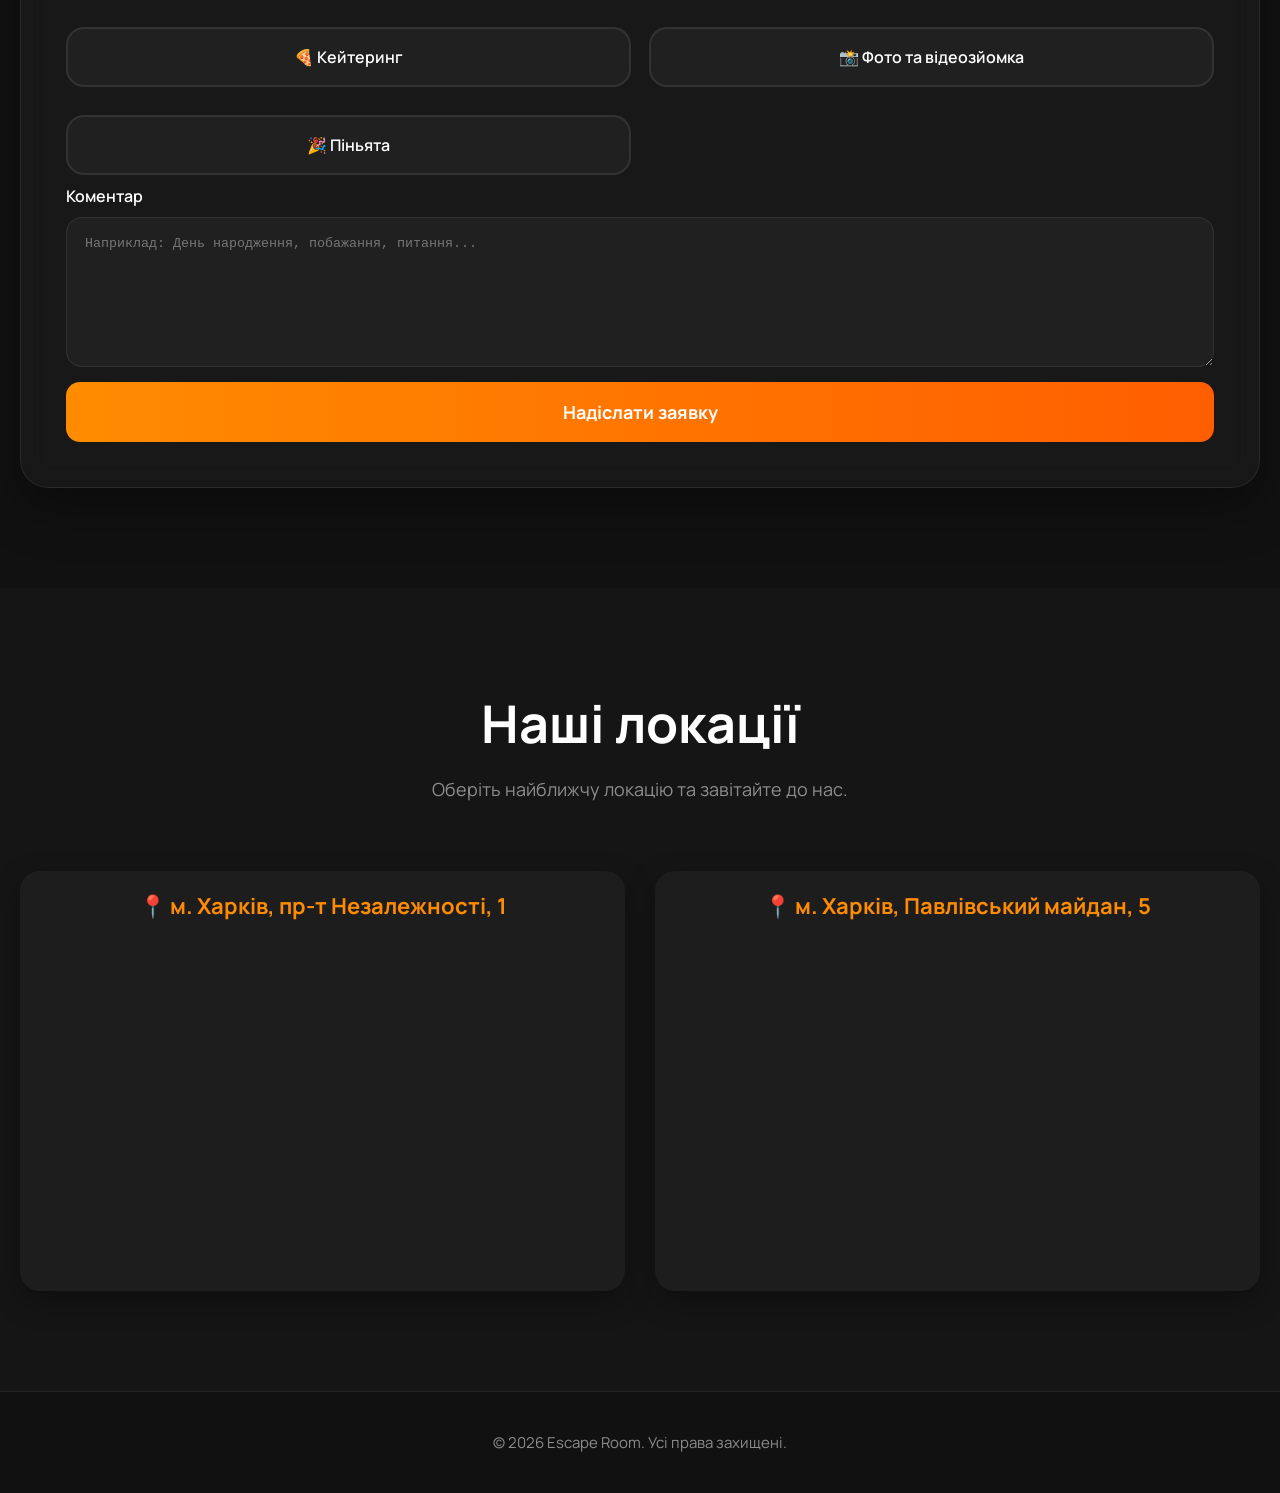
==== commit fd200691: "add all" ====
--- a/index.html
+++ b/index.html
@@ -73,10 +73,10 @@
           </p>
 
           <div class="hero-buttons">
-            <a href="#quests" class="btn"> Обрати квест </a>
+            <a href="#quests" class="btn"> хочу грати </a>
 
             <a href="#packages" class="btn btn-outline">
-              Переглянути пакети свят
+              хочу свято
             </a>
           </div>
         </div>
@@ -138,9 +138,9 @@
             <img src="images/quests/harry.jpg" alt="Гаррі Поттер" />
 
             <div class="quest-overlay">
-              <h3>Гаррі Поттер</h3>
-
-              <span>Косий провулок</span>
+              <h3>Перформанс «Косий Провулок»</h3>
+
+              <span>за мотивами Гаррі Поттера</span>
 
               <div class="quest-info">
                 <p>🎭 З акторами</p>
@@ -155,7 +155,7 @@
             <img src="images/quests/squid.jpg" alt="Гра в кальмара" />
 
             <div class="quest-overlay">
-              <h3>Гра в кальмара</h3>
+              <h3>Квест-перформанс «Гра в кальмара»</h3>
 
               <div class="quest-info">
                 <p>🎭 З акторами</p>
@@ -188,9 +188,9 @@
             />
 
             <div class="quest-overlay">
-              <h3>Піжамна вечірка</h3>
-
-              <span>у Гоґвортсі</span>
+              <h3>Квест-перформанс "Піжамна вечірка у Хогвардсі"</h3>
+
+              <span>за мотивами фільму "Гаррі Поттер" ✨🪄</span>
 
               <div class="quest-info">
                 <p>🎭 З акторами</p>
@@ -220,7 +220,7 @@
             <img src="images/quests/wednesday.jpg" alt="Wednesday" />
 
             <div class="quest-overlay">
-              <h3>Wednesday</h3>
+              <h3> День народження з Венсдей</h3>
 
               <div class="quest-info">
                 <p>🎭 З акторами</p>
@@ -250,9 +250,9 @@
             <img src="images/quests/circus.jpg" alt="Цирк виродків" />
 
             <div class="quest-overlay">
-              <h3>At Pierrot's Show</h3>
-
-              <span>The Freak Circus</span>
+              <h3>Квест-хорор «At Pierrot’s show»</h3>
+
+              <span>за мотивами гри «Pierrot- The freak circus»</span>
 
               <div class="quest-info">
                 <p>🎭 З акторами</p>
@@ -646,77 +646,219 @@
         </div>
       </div> -->
     </section>
-    <section class="booking" id="booking">
-      <div class="container">
-        <div class="section-title">
-          <h2>Залишити заявку</h2>
-          <p>
-            Заповніть форму, і наш адміністратор зв'яжеться з вами для
-            підтвердження бронювання та уточнення всіх деталей.
-          </p>
-        </div>
-
-        <form class="booking-form" id="bookingForm">
-          <div class="form-group">
-            <label for="name">Ім'я</label>
-            <input
-              type="text"
-              id="name"
-              name="name"
-              placeholder="Ваше ім'я"
-              required
-            />
-          </div>
-
-          <div class="form-group">
-            <label for="phone">Телефон</label>
-            <input
-              type="tel"
-              id="phone"
-              name="phone"
-              placeholder="+380..."
-              required
-            />
-          </div>
-
-          <div class="form-group">
-            <label for="quest">Оберіть квест</label>
-
-            <select id="quest" name="quest" required>
-              <option value="">Оберіть квест</option>
-
-              <option>Гаррі Поттер</option>
-              <option>Піжамна вечірка у Гоґвортсі</option>
-              <option>Наруто</option>
-              <option>Пірати Карибського моря</option>
-              <option>Венздей</option>
-              <option>At Pierrot's Show</option>
-              <option>Пастка людожера</option>
-              <option>Лабубу</option>
-            </select>
-          </div>
-
-          <div class="form-group">
-            <label for="package">Пакет гри</label>
-
-            <select id="package" name="package">
-              <option>Мінімальний (2 години)</option>
-              <option>Оптимальний (3 години)</option>
-              <option>Максимальний (4 години)</option>
-            </select>
-          </div>
-
-          <div class="form-group">
-            <label for="date">Дата</label>
-
-            <input type="date" id="date" name="date" required />
-          </div>
-
-          <div class="form-group">
-            <label for="time">Бажаний час</label>
-
-            <input type="time" id="time" name="time" required />
-          </div>
+   <section class="booking" id="booking">
+  <div class="container">
+    <div class="section-title">
+      <h2>Залишити заявку</h2>
+
+      <p>
+        Заповніть форму, і наш адміністратор зв'яжеться з вами у зручний для вас спосіб для підтвердження бронювання та уточнення всіх деталей.
+      </p>
+    </div>
+
+    <form class="booking-form" id="bookingForm">
+
+      <div class="form-group">
+        <label for="name">Ім'я</label>
+        <input
+          type="text"
+          id="name"
+          name="name"
+          placeholder="Ваше ім'я"
+          required
+        />
+      </div>
+
+      <div class="form-group">
+        <label for="phone">Телефон</label>
+        <input
+          type="tel"
+          id="phone"
+          name="phone"
+          placeholder="+380..."
+          required
+        />
+      </div>
+
+      <!-- Новый блок -->
+
+     
+
+        <div class="form-group full-width">
+  <label>Як вам зручніше отримати відповідь?</label>
+
+  <div class="contact-methods">
+    <label class="contact-card">
+      <input type="radio" name="contact" value="Telegram" checked>
+      <span>📩 Telegram</span>
+    </label>
+
+    <label class="contact-card">
+      <input type="radio" name="contact" value="Viber">
+      <span>💜 Viber</span>
+    </label>
+
+    <label class="contact-card">
+      <input type="radio" name="contact" value="WhatsApp">
+      <span>💬 WhatsApp</span>
+    </label>
+
+    <label class="contact-card">
+      <input type="radio" name="contact" value="Дзвінок">
+      <span>📞 Телефонний дзвінок</span>
+    </label>
+  
+
+
+        </div>
+      
+
+          <div class="form-group full-width">
+    <label>Оберіть квест</label>
+
+    <div class="custom-select" id="questSelect">
+
+        <input
+            type="hidden"
+            id="quest"
+            name="quest"
+            value=""
+            required
+        />
+
+        <button
+            type="button"
+            class="custom-select-trigger"
+        >
+            <span class="selected-value">
+                Оберіть квест
+            </span>
+
+            <span class="select-arrow">⌄</span>
+        </button>
+
+        <div class="custom-select-options">
+
+            <div class="custom-option" data-value="Гаррі Поттер">
+                Гаррі Поттер: Косий провулок
+            </div>
+
+            <div
+                class="custom-option"
+                data-value="Піжамна вечірка у Гоґвортсі"
+            >
+                Піжамна вечірка у Гоґвортсі
+            </div>
+
+            <div class="custom-option" data-value="Наруто">
+                Наруто
+            </div>
+
+            <div
+                class="custom-option"
+                data-value="Пірати Карибського моря"
+            >
+                Пірати Карибського моря
+            </div>
+
+            <div class="custom-option" data-value="Венздей">
+                Венздей
+            </div>
+
+            <div
+                class="custom-option"
+                data-value="At Pierrot's Show"
+            >
+                At Pierrot's Show
+            </div>
+
+            <div
+                class="custom-option"
+                data-value="Пастка людожера"
+            >
+                Пастка людожера
+            </div>
+
+            <div class="custom-option" data-value="Лабубу">
+                Лабубу
+            </div>
+
+        </div>
+    </div>
+</div>
+
+         <div class="form-group">
+    <label>Пакет гри</label>
+
+    <div class="custom-select" id="packageSelect">
+
+        <input
+            type="hidden"
+            id="package"
+            name="package"
+            value="Мінімальний (2 години)"
+        />
+
+        <button
+            type="button"
+            class="custom-select-trigger"
+        >
+            <span class="selected-value">
+                Мінімальний (2 години)
+            </span>
+
+            <span class="select-arrow">⌄</span>
+        </button>
+
+        <div class="custom-select-options">
+
+            <div
+                class="custom-option selected"
+                data-value="Мінімальний (2 години)"
+            >
+                Мінімальний — 2 години
+            </div>
+
+            <div
+                class="custom-option"
+                data-value="Оптимальний (3 години)"
+            >
+                Оптимальний — 3 години
+            </div>
+
+            <div
+                class="custom-option"
+                data-value="Максимальний (4 години)"
+            >
+                Максимальний — 4 години
+            </div>
+
+        </div>
+
+    </div>
+</div>
+
+       <div class="form-group">
+    <label for="date">Дата</label>
+
+    <input
+        type="date"
+        id="date"
+        name="date"
+        required
+    />
+</div>
+
+<div class="form-group">
+    <label for="time">Бажаний час</label>
+
+    <input
+        type="time"
+        id="time"
+        name="time"
+        required
+    />
+</div>
 
           <div class="form-group">
             <label for="players">Кількість гравців</label>
@@ -733,34 +875,68 @@
           </div>
 
           <div class="form-group full-width">
+  <label>Додаткові послуги</label>
+
+  <div class="services-options">
+
+    <label class="service-option">
+      <input type="checkbox" value="Мафія для дітей" />
+      <span>🕵️ Гра в мафію для дітей</span>
+    </label>
+
+    <label class="service-option">
+      <input type="checkbox" value="Мафія для батьків" />
+      <span>👨‍👩‍👧 Гра в мафію для батьків</span>
+    </label>
+
+    <label class="service-option">
+      <input type="checkbox" value="Кейтеринг" />
+      <span>🍕 Кейтеринг</span>
+    </label>
+
+    <label class="service-option">
+      <input type="checkbox" value="Фото та відеозйомка" />
+      <span>📸 Фото та відеозйомка</span>
+    </label>
+
+    <label class="service-option">
+      <input type="checkbox" value="Піньята" />
+      <span>🎉 Піньята</span>
+    </label>
+
+  </div>
+</div>
+
+          <!-- <div class="form-group full-width">
             <label>Додаткові послуги</label>
 
             <div class="checkboxes">
-              <label>
-                <input type="checkbox" value="Мафія" />
-                Гра в мафію для дітей
-              </label>
-
-              <input type="checkbox" value="Мафія" />
-                Гра в мафію для батьків
-              </label>
-
-              <label>
-                <input type="checkbox" value="Кейтеринг" />
-                Кейтеринг
-              </label>
-
-              <label>
-                <input type="checkbox" value="Фото та відео зйомка" />
-                Фото та відео зйомка
-              </label>
-
-               <label>
-                <input type="checkbox" value="Піньята" />
-                Піньята
-              </label>
-            </div>
-          </div>
+             <label>
+    <input type="checkbox" value="Мафія для дітей" />
+    Гра в мафію для дітей
+</label>
+
+<label>
+    <input type="checkbox" value="Мафія для батьків" />
+    Гра в мафію для батьків
+</label>
+
+<label>
+    <input type="checkbox" value="Кейтеринг" />
+    Кейтеринг
+</label>
+
+<label>
+    <input type="checkbox" value="Фото та відеозйомка" />
+    Фото та відеозйомка
+</label>
+
+<label>
+    <input type="checkbox" value="Піньята" />
+    Піньята
+</label>
+            </div>
+          </div> -->
 
           <div class="form-group full-width">
             <label for="comment">Коментар</label>
--- a/css/style.css
+++ b/css/style.css
@@ -1616,7 +1616,6 @@
 /* ==========================================================
    QUEST MODAL
 ========================================================== */
-
 .quest-modal {
 
     position: fixed;
@@ -1629,7 +1628,11 @@
 
     justify-content: center;
 
-    align-items: center;
+    align-items: flex-start;
+
+    overflow-y: auto;
+
+    padding: 40px 0;
 
     opacity: 0;
 
@@ -1651,7 +1654,7 @@
 
 .modal-content {
 
-    width: min(900px, 90%);
+    width: min(1000px, 92%);
 
     background: #1d1d1d;
 
@@ -1659,12 +1662,12 @@
 
     overflow: hidden;
 
-    position: relative;
-
     display: grid;
 
     grid-template-columns: 1fr 1fr;
 
+    margin: auto;
+
 }
 
 .modal-image {
@@ -1681,6 +1684,8 @@
 
     padding: 45px;
 
+    overflow-y: auto;
+
 }
 
 .modal-title {
@@ -1712,6 +1717,8 @@
     color: var(--gray);
 
     margin-bottom: 40px;
+
+    white-space: pre-line;
 
 }
 
@@ -1753,10 +1760,27 @@
 }
 
 .booking-form {
+
     display: grid;
+
     grid-template-columns: repeat(2, 1fr);
-    gap: 24px;
+
+    gap: 28px;
+
     margin-top: 60px;
+
+    padding: 45px;
+
+    background: rgba(255, 255, 255, .03);
+
+    border: 1px solid rgba(255, 255, 255, .08);
+
+    border-radius: 28px;
+
+    backdrop-filter: blur(12px);
+
+    box-shadow: 0 20px 50px rgba(0, 0, 0, .35);
+
 }
 
 .form-group {
@@ -1777,15 +1801,21 @@
 .form-group input,
 .form-group select,
 .form-group textarea {
+
     width: 100%;
-    padding: 16px;
-    border: 2px solid #2a2a2a;
-    border-radius: 14px;
-    background: #1b1b1b;
+
+    padding: 18px;
+
+    border-radius: 16px;
+
+    border: 1px solid rgba(255, 255, 255, .08);
+
+    background: rgba(255, 255, 255, .04);
+
     color: white;
-    font-size: 16px;
-    transition: .3s;
-    outline: none;
+
+    transition: .35s;
+
 }
 
 .form-group input:focus,
@@ -1795,12 +1825,401 @@
     box-shadow: 0 0 15px rgba(255, 140, 0, .35);
 }
 
+input::placeholder,
+textarea::placeholder {
+    color: #777;
+}
+
 .form-group textarea {
     resize: vertical;
     min-height: 150px;
 }
 
-.checkboxes {
+/* =========================
+   CONTACT METHODS
+========================= */
+
+.contact-methods {
+
+    display: grid;
+
+    grid-template-columns: repeat(2, 1fr);
+
+    gap: 18px;
+
+    margin-top: 15px;
+
+}
+
+.contact-card {
+
+    position: relative;
+
+    display: flex;
+
+    justify-content: center;
+
+    align-items: center;
+
+    padding: 18px;
+
+    background: rgba(255, 255, 255, .04);
+
+    border: 2px solid rgba(255, 255, 255, .08);
+
+    border-radius: 18px;
+
+    cursor: pointer;
+
+    transition: .35s ease;
+
+}
+
+.contact-card:hover {
+
+    transform: translateY(-3px);
+
+    border-color: var(--orange);
+
+    box-shadow: 0 10px 25px rgba(255, 140, 26, .15);
+
+}
+
+.contact-card span {
+
+    font-size: 17px;
+
+    font-weight: 600;
+
+}
+
+.contact-card input {
+
+    position: absolute;
+
+    opacity: 0;
+
+}
+
+.contact-card:has(input:checked) {
+
+    background: linear-gradient(135deg,
+            rgba(255, 140, 26, .2),
+            rgba(255, 94, 0, .15));
+
+    border-color: var(--orange);
+
+    box-shadow: 0 0 20px rgba(255, 140, 26, .25);
+
+}
+
+/* =========================
+   CUSTOM SELECT
+========================= */
+
+.form-group select {
+
+    appearance: none;
+    -webkit-appearance: none;
+    -moz-appearance: none;
+
+    cursor: pointer;
+
+    padding-right: 55px;
+
+    background:
+        rgba(255, 255, 255, .04) url("data:image/svg+xml,%3Csvg xmlns='http://www.w3.org/2000/svg' width='18' height='18' fill='white' viewBox='0 0 16 16'%3E%3Cpath d='M3.2 5.5L8 10.3l4.8-4.8' stroke='white' stroke-width='1.8' fill='none' stroke-linecap='round' stroke-linejoin='round'/%3E%3C/svg%3E") no-repeat right 20px center;
+
+}
+
+.form-group select:hover {
+
+    border-color: rgba(255, 140, 26, .4);
+
+}
+
+/* =========================
+   CUSTOM QUEST SELECT
+========================= */
+
+.custom-select {
+    position: relative;
+    width: 100%;
+}
+
+/* Кнопка */
+
+.custom-select-trigger {
+    width: 100%;
+    min-height: 60px;
+
+    padding: 16px 20px;
+
+    display: flex;
+    align-items: center;
+    justify-content: space-between;
+
+    border: 1px solid rgba(255, 255, 255, .08);
+    border-radius: 16px;
+
+    background: rgba(255, 255, 255, .04);
+
+    color: white;
+
+    font-size: 16px;
+    font-family: inherit;
+
+    cursor: pointer;
+
+    transition: .3s ease;
+}
+
+.custom-select-trigger:hover {
+    border-color: rgba(255, 140, 26, .5);
+}
+
+.custom-select.open .custom-select-trigger {
+    border-color: var(--orange);
+
+    border-radius: 16px 16px 0 0;
+
+    box-shadow:
+        0 0 20px rgba(255, 140, 26, .18);
+}
+
+/* Текст */
+
+.selected-value {
+    color: white;
+}
+
+/* Стрелочка */
+
+.select-arrow {
+    font-size: 24px;
+    line-height: 1;
+
+    color: var(--orange);
+
+    transition: transform .3s ease;
+}
+
+.custom-select.open .select-arrow {
+    transform: rotate(180deg);
+}
+
+/* Выпадающий список */
+
+.custom-select-options {
+    position: absolute;
+
+    top: calc(100% - 1px);
+    left: 0;
+    right: 0;
+
+    z-index: 100;
+
+    max-height: 300px;
+
+    overflow-y: auto;
+
+    background: #202020;
+
+    border: 1px solid var(--orange);
+    border-top: none;
+
+    border-radius: 0 0 16px 16px;
+
+    opacity: 0;
+    visibility: hidden;
+
+    transform: translateY(-8px);
+
+    transition:
+        opacity .25s ease,
+        visibility .25s ease,
+        transform .25s ease;
+
+    box-shadow:
+        0 15px 35px rgba(0, 0, 0, .4);
+}
+
+.custom-select.open .custom-select-options {
+    opacity: 1;
+    visibility: visible;
+    transform: translateY(0);
+}
+
+/* Отдельный пункт */
+
+.custom-option {
+    padding: 16px 20px;
+
+    color: #fff;
+
+    cursor: pointer;
+
+    transition: .25s ease;
+}
+
+.custom-option:hover {
+    background: rgba(255, 140, 26, .15);
+
+    color: var(--orange);
+}
+
+.custom-option.selected {
+    background: rgba(255, 140, 26, .2);
+
+    color: var(--orange);
+
+    font-weight: 600;
+}
+
+/* Скролл внутри списка */
+
+.custom-select-options::-webkit-scrollbar {
+    width: 6px;
+}
+
+.custom-select-options::-webkit-scrollbar-track {
+    background: #181818;
+}
+
+.custom-select-options::-webkit-scrollbar-thumb {
+    background: var(--orange);
+    border-radius: 10px;
+}
+
+.custom-select-options::-webkit-scrollbar-thumb:hover {
+    background: var(--orange-hover);
+}
+
+/* =========================
+   DATE & TIME
+========================= */
+
+.form-group input[type="date"],
+.form-group input[type="time"] {
+
+    appearance: none;
+    -webkit-appearance: none;
+
+    cursor: pointer;
+
+    min-height: 60px;
+
+}
+
+/* Иконка календаря */
+
+.form-group input[type="date"]::-webkit-calendar-picker-indicator {
+
+    cursor: pointer;
+
+    filter: invert(1);
+
+    opacity: .8;
+
+    width: 20px;
+    height: 20px;
+
+    transition: .3s;
+
+}
+
+.form-group input[type="date"]::-webkit-calendar-picker-indicator:hover {
+
+    opacity: 1;
+
+    filter:
+        invert(60%) sepia(90%) saturate(1500%) hue-rotate(350deg);
+
+}
+
+/* Иконка часов */
+
+.form-group input[type="time"]::-webkit-calendar-picker-indicator {
+
+    cursor: pointer;
+
+    filter: invert(1);
+
+    opacity: .8;
+
+    width: 20px;
+    height: 20px;
+
+    transition: .3s;
+
+}
+
+.form-group input[type="time"]::-webkit-calendar-picker-indicator:hover {
+
+    opacity: 1;
+
+    filter:
+        invert(60%) sepia(90%) saturate(1500%) hue-rotate(350deg);
+
+}
+
+/* =========================
+   EXTRA SERVICES
+========================= */
+
+.services-options {
+    display: grid;
+    grid-template-columns: repeat(2, 1fr);
+    gap: 18px;
+    margin-top: 15px;
+}
+
+.service-option {
+    position: relative;
+    cursor: pointer;
+}
+
+.service-option input {
+    position: absolute;
+    opacity: 0;
+}
+
+.service-option span {
+    display: flex;
+    align-items: center;
+    justify-content: center;
+
+    min-height: 60px;
+    padding: 16px 20px;
+
+    background: rgba(255, 255, 255, .04);
+    border: 2px solid rgba(255, 255, 255, .08);
+    border-radius: 18px;
+
+    color: white;
+    font-weight: 600;
+    text-align: center;
+
+    transition: .35s ease;
+}
+
+.service-option:hover span {
+    transform: translateY(-3px);
+    border-color: rgba(255, 140, 26, .4);
+    box-shadow: 0 10px 25px rgba(255, 140, 26, .15);
+}
+
+.service-option input:checked+span {
+    background: linear-gradient(135deg,
+            rgba(255, 140, 26, .2),
+            rgba(255, 94, 0, .15));
+
+    border-color: var(--orange);
+
+    box-shadow: 0 0 20px rgba(255, 140, 26, .25);
+}
+
+/* .checkboxes {
     display: flex;
     flex-wrap: wrap;
     gap: 20px;
@@ -1813,7 +2232,7 @@
     gap: 8px;
     cursor: pointer;
     color: white;
-}
+} */
 
 .booking-submit {
     margin-top: 15px;
@@ -1932,6 +2351,33 @@
     color: #d5d5d5;
     line-height: 1.8;
 }
+
+/* ======================
+   SCROLLBAR
+====================== */
+
+.quest-modal::-webkit-scrollbar {
+    width: 10px;
+}
+
+.quest-modal::-webkit-scrollbar-track {
+    background: transparent;
+}
+
+.quest-modal::-webkit-scrollbar-thumb {
+    background: linear-gradient(180deg,
+            #ffb347,
+            #ff8c1a);
+    border-radius: 999px;
+    border: 2px solid transparent;
+    background-clip: padding-box;
+}
+
+.quest-modal::-webkit-scrollbar-thumb:hover {
+    background: linear-gradient(180deg,
+            #ffc56b,
+            #ff9f3f);
+}
 /* ==========================================================
    ANIMATIONS
 ========================================================== */
--- a/css/media.css
+++ b/css/media.css
@@ -453,4 +453,22 @@
     .location-card h3 {
         font-size: 18px;
     }
+}
+
+@media (max-width:768px) {
+
+    .contact-methods {
+
+        grid-template-columns: 1fr;
+
+    }
+
+}
+
+@media (max-width: 768px) {
+
+    .services-options {
+        grid-template-columns: 1fr;
+    }
+
 }
